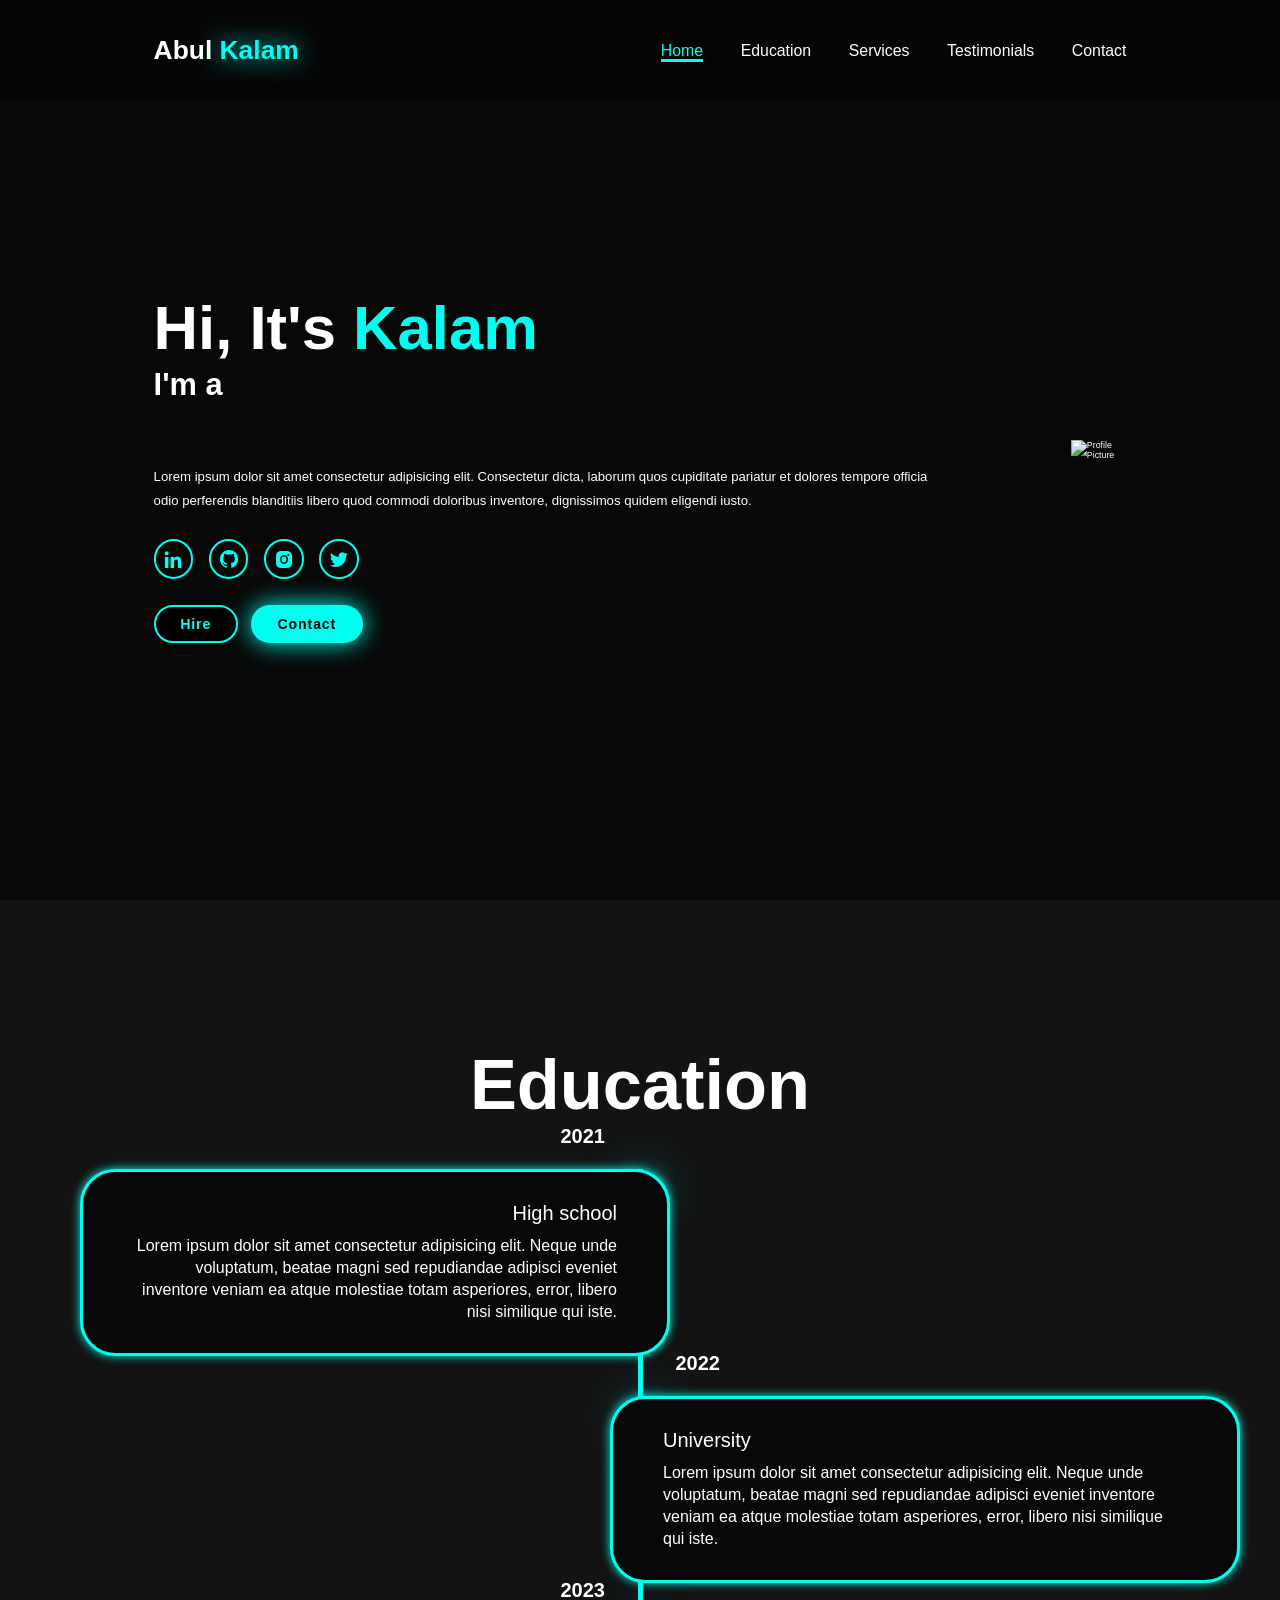
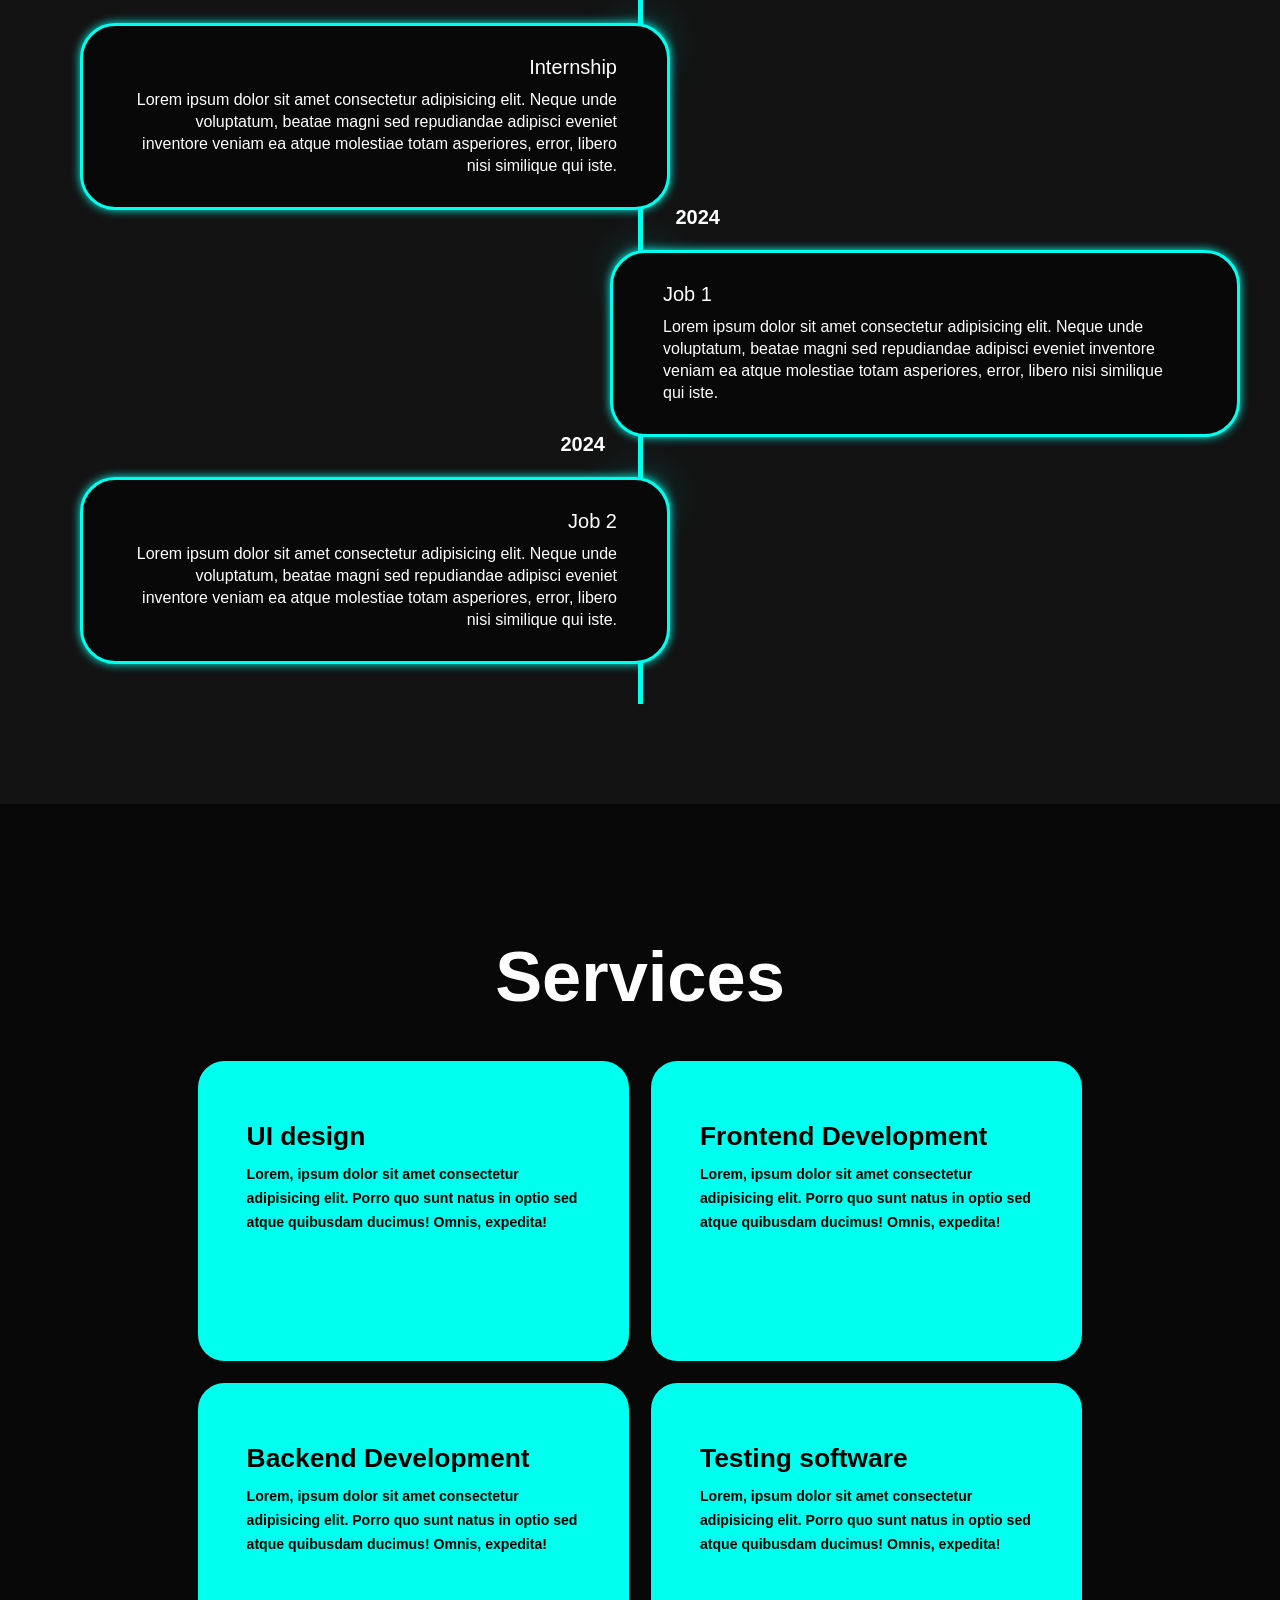
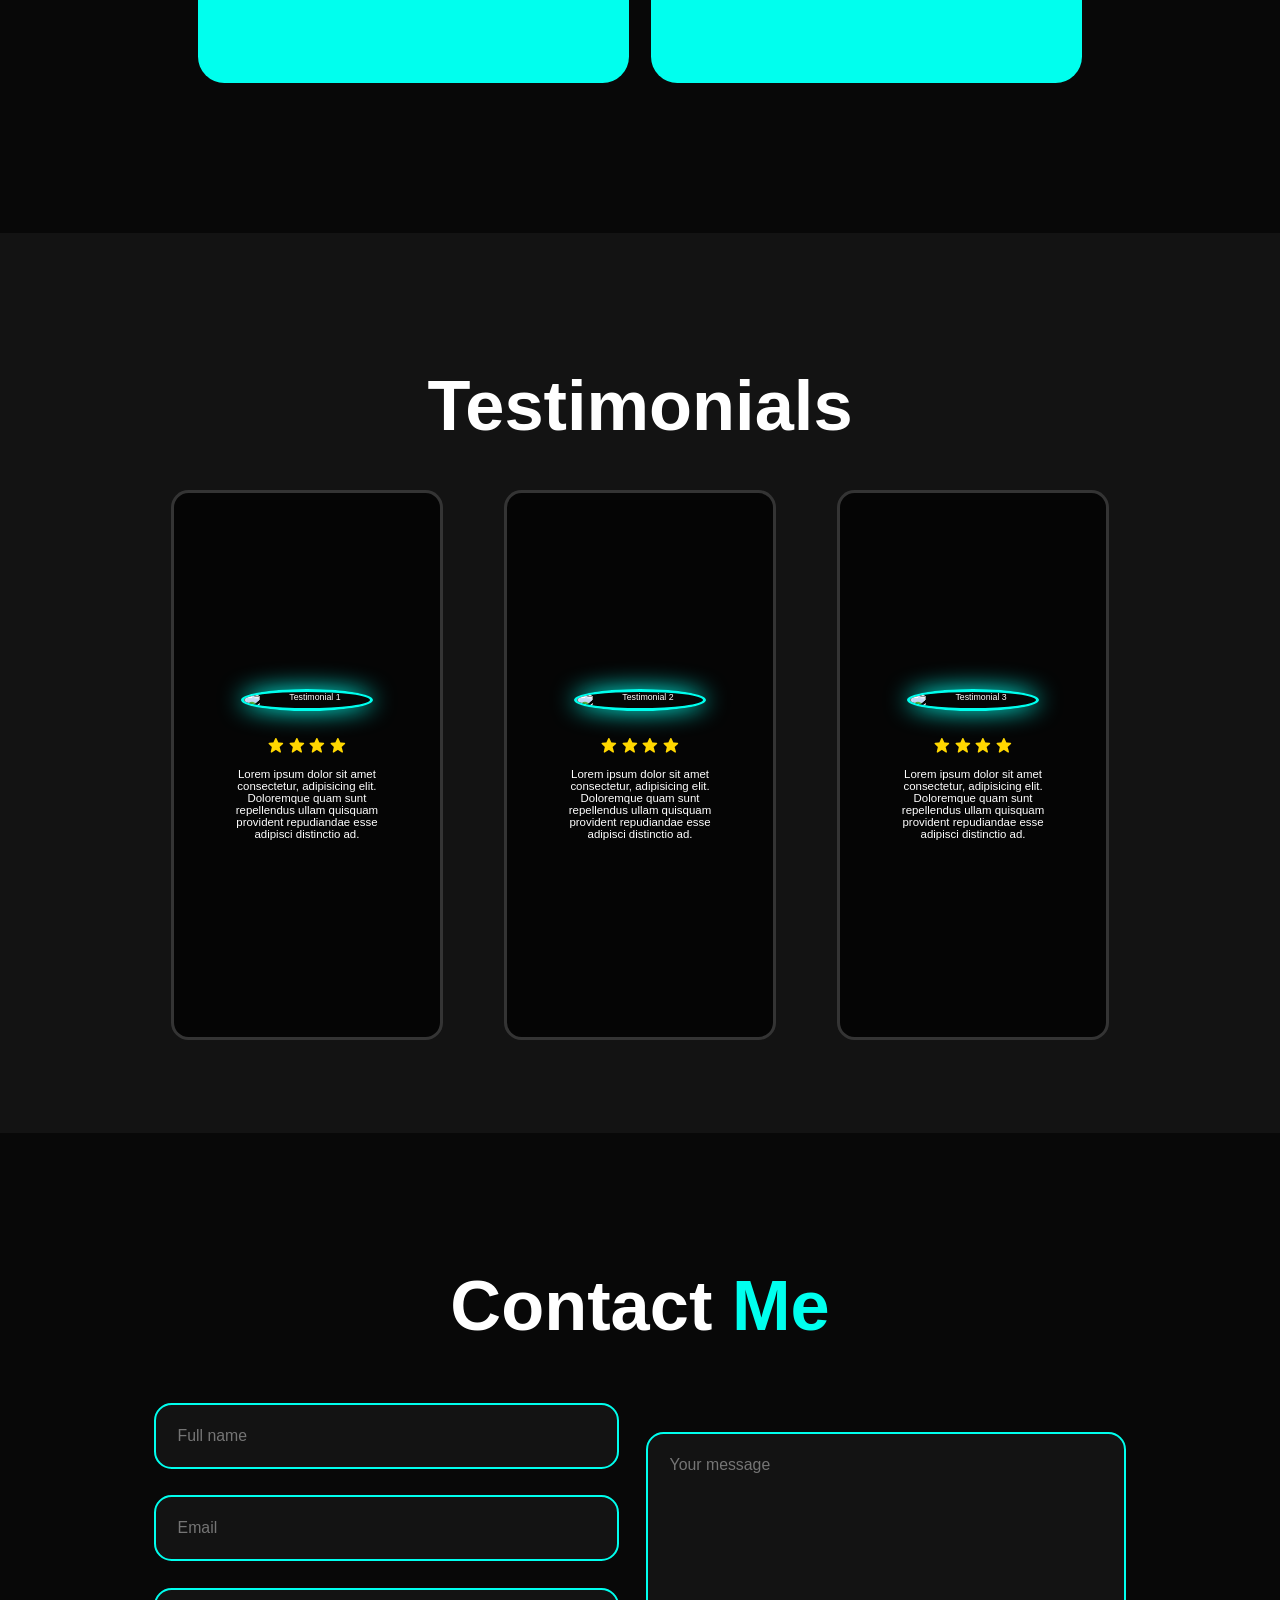
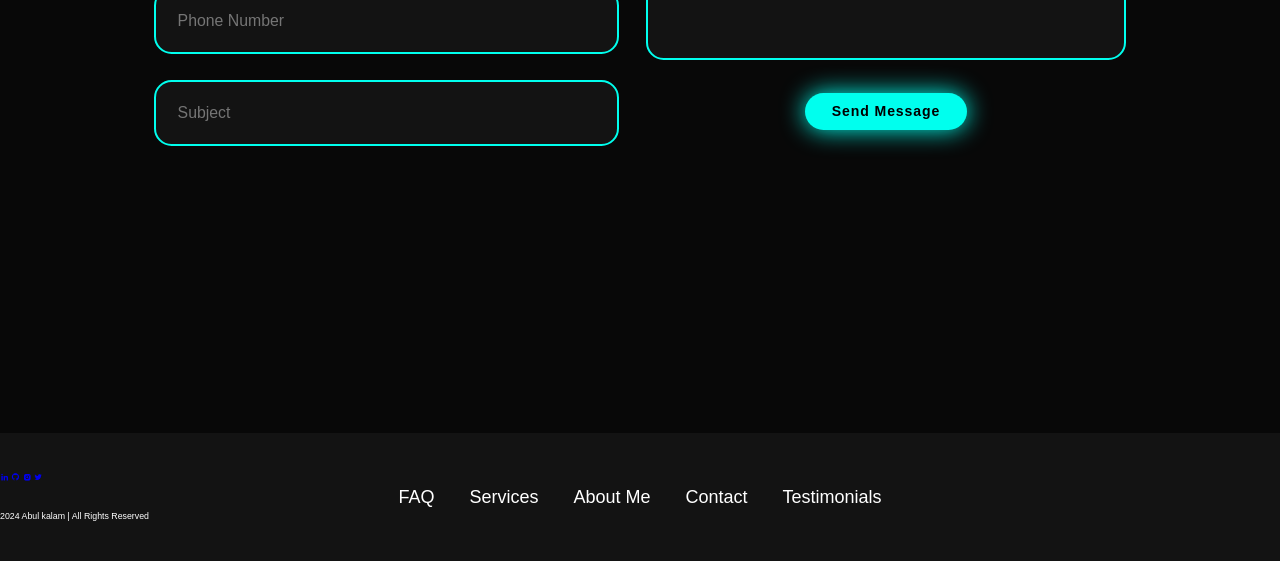
==== index.html @ e7400572 "Update index.html" ====
<!DOCTYPE html>
<html lang="en">
<head>
    <meta charset="UTF-8">
    <meta name="viewport" content="width=device-width, initial-scale=1.0">
    <title>Responsive Portfolio Website</title>
    <link rel="stylesheet" href="styles.css">
    <link href='https://unpkg.com/boxicons@2.1.4/css/boxicons.min.css' rel='stylesheet'>
    <style>
        .timeline-items {
            display: flex;
            flex-direction: column;
            position: relative;
        }

        .timeline-item {
            display: flex;
            align-items: flex-start;
            margin-bottom: 20px;
            padding-left: 40px;
        }

        .timeline-dot {
            position: absolute;
            left: 0;
            top: 10px;
            width: 20px;
            height: 20px;
            background: #333;
            border-radius: 50%;
        }

        .timeline-date {
            position: absolute;
            left: -60px;
            top: 10px;
            width: 50px;
            text-align: right;
            font-weight: bold;
        }

        .timeline-content {
            background: #f9f9f9;
            padding: 10px;
            border-radius: 5px;
            flex-grow: 1;
        }
        * {
    margin: 0;
    padding: 0;
    box-sizing: border-box;
    text-decoration: none;
    border: none;
    outline: none;
    scroll-behavior: smooth;
    font-family: "Poppins", sans-serif;
}
:root {
    --bg-color: #080808;
    --second-bg-color: #131313;
    --text-color: white;
    --main-color: #00ffee;
}

html {
    font-size: 60%;
    overflow-x: hidden;
}
body {
    background: var(--bg-color);
    color: var(--text-color);
}
.header {
    position: fixed;
    top: 0;
    left: 0;
    width: 100%;
    padding: 4rem 12%;
    background: rgba(0, 0, 0, 0.3);
    backdrop-filter: blur(10px);
    display: flex;
    justify-content: space-between;
    align-items: center;
    z-index: 5;
}
.logo {
    font-size: 3rem;
    color: var(--text-color);
    font-weight: 800;
    cursor: pointer;
    transition: 0.3s ease;
}
.logo:hover {
    transform: scale(1.1);
}
.logo span {
    text-shadow: 0 0 25px var(--main-color);
}
.navbar a {
    font-size: 1.8rem;
    color: var(--text-color);
    margin-left: 4rem;
    font-weight: 500;
    transition: 0.3s ease;
    border-bottom: 3px solid transparent;
}
.navbar a:hover,
.navbar a.active {
    color: var(--main-color);
    border-bottom: 3px solid var(--main-color);
}
#menu-icon {
    font-size: 3.6rem;
    color: var(--main-color);
    display: none;
}
section {
    min-height: 100vh;
    padding: 10rem 12%;
}
.home {
    display: flex;
    align-items: center;
    justify-content: center;
    gap: 15rem;
}
.home-content {
    display: flex;
    flex-direction: column;
    align-items: flex-start;
    text-align: left;
    justify-content: center;
    margin-top: 3rem;
}
span {
    color: var(--main-color);
}
.home-content h3 {
    margin-bottom: 7rem;
    margin-top: 1rem;
    font-size: 3.5rem;
}
.home-content h1 {
    font-size: 7rem;
    font-weight: 700;
    margin-top: 1.5rem;
    line-height: 1;
}
.home-img {
    border-radius: 50%;
}
.home-img img {
    position: relative;
    top: 3rem;
    width: 32vw;
    border-radius: 50%;
    box-shadow: 0 0 25px var(--main-color);
    cursor: pointer;
    transition: 0.4s ease-in-out;
}
.home-img img:hover {
    box-shadow: 0 0 25px var(--main-color),
                0 0 50px var(--main-color),
                0 0 100px var(--main-color);
}
.home-content p {
    font-size: 1.5rem;
    font-weight: 500;
    line-height: 1.8;
    max-width: 1000px;
}
.social-icons a {
    display: inline-flex;
    justify-content: center;
    align-items: center;
    width: 4.5rem;
    height: 4.5rem;
    background: transparent;
    border: 2px solid var(--main-color);
    font-size: 2.5rem;
    border-radius: 50%;
    color: var(--main-color);
    margin: 3rem 1.5rem 3rem 0;
    transition: 0.3s ease-in-out;
}
.social-icons a:hover {
    color: var(--main-color);
    transform: scale(1.3) translateY(-5px);
    box-shadow: 0 0 25px var(--main-color);
    background-color: var(--main-color);
}
.btn {
    display: inline-block;
    padding: 1rem 2.8rem;
    background: var(--main-color);
    box-shadow: 0 0 25px var(--main-color);
    border-radius: 4rem;
    font-size: 1.6rem;
    color: black;
    border: 2px solid transparent;
    letter-spacing: 0.1rem;
    font-weight: 600;
    transition: 0.3s ease-in-out;
    cursor: pointer;
}
.btn:hover {
    transform: scale(1.05);
    box-shadow: 0 0 50px var(--main-color);
}
.btn-group {
    display: flex;
    align-items: center;
    gap: 1.5rem;
}
.btn-group a:nth-last-of-type(2) {
    background-color: black;
    color: var(--main-color);
    border: 2px solid var(--main-color);
    box-shadow: 0 0 25px transparent;
}
.btn-group a:nth-of-type(2):hover {
    box-shadow: 0 0 25px var(--main-color);
    background-color: var(--main-color);
    color: black;
}
.text-animation {
    font-size: 3.4rem;
    font-weight: 600;
    min-width: 280px;
}
.text-animation span {
    position: relative;
}
.text-animation span::before {
    content: "Web Developer";
    color: var(--main-color);
    animation: words 20s infinite;
}
.text-animation span::after {
    content: "";
    background-color: var(--bg-color);
    position: absolute;
    width: calc(100% + 8px);
    height: 100%;
    border-left: 3px solid var(--bg-color);
    right: -8px;
    animation: cursor 0.6s infinite, typing 20s steps(14) infinite;
}
@keyframes cursor {
    to {
        border-left: 2px solid var(--main-color);
    }
}
@keyframes words {
    0%, 20% {
        content: " Frontend Designer";
    }
    21%, 40% {
        content: " Web Designer";
    }
    41%, 60% {
        content: " UI / UX Designer";
    }
    61%, 80% {
        content: " Web Developer";
    }
    81%, 100% {
        content: " Software Tester";
    }
}
@keyframes typing {
    10%, 15%, 30%, 35%, 50%, 55%, 70%, 75%, 90%, 95%{
        width: 0;
    }
    5%, 20%, 25%, 40%, 45%, 60%, 65%, 80%, 85% {
        width: calc(100% + 8px);
    }
}
.heading {
    font-size: 8rem;
    text-align: center;
    margin: 5rem 0;
}
.education {
    padding: 100px 15px;
    background: var(--second-bg-color);
}
.education h2 {
    margin-bottom: 5rem;
}
.timeline-items {
    max-width: 1200px;
    margin: auto;
    display: flex;
    flex-wrap: wrap;
    position: relative;
}
.timeline-items::before {
    content: "";
    position: absolute;
    width: 5px;
    height: 100%;
    background-color: var(--main-color);
    left: calc(50% - 2.5px);
}
.timeline-item {
    margin-bottom: 40px;
    width: 100%;
    position: relative;
}

.timeline-item:nth-child(odd) {
    padding-right: calc(50% - 30px);
    text-align: right;
}

.timeline-item:nth-child(even) {
    padding-left: calc(50% - 30px);
    text-align: left;
}

.timeline-date {
    font-size: 20px;
    font-weight: 800;
    color: white;
    margin: 6px 0 15px;
    position: absolute;
    top: -50px; /* Adjusted to move the years up */
}

.timeline-item:nth-child(odd) .timeline-date {
    left: calc(50% - 85px); /* Adjust this value as needed to position correctly */
}

.timeline-item:nth-child(even) .timeline-date {
    left: calc(50% + 30px); /* Adjust this value as needed to position correctly */
}

.timeline-content {
    background-color: var(--bg-color);
    border: 3px solid var(--main-color);
    padding: 30px 50px;
    border-radius: 4rem;
    box-shadow: 0 0 10px var(--main-color);
    cursor: pointer;
    transition: 0.3s ease-in-out;
    position: relative;
}

.timeline-dot {
    height: 21px;
    width: 21px;
    background-color: var(--main-color);
    box-shadow: 0 0 25px var(--main-color), 0 0 50px var(--main-color);
    position: absolute;
    left: calc(50% - 8px);
    border-radius: 50%;
    top: 10px;
}

.timeline-content:hover {
    transform: scale(1.05);
    box-shadow: 0 0 25px var(--main-color);
}

.timeline-content h3 {
    font-size: 20px;
    color: white;
    margin: 0 0 10px;
    font-weight: 500;
}

.timeline-content p {
    color: white;
    font-size: 16px;
    font-weight: 300;
    line-height: 22px;
}


::-webkit-scrollbar {
    width: 15px;
}
::-webkit-scrollbar-thumb {
    background-color: var(--main-color);
}
::-webkit-scrollbar-track {
    background-color: var(--bg-color);
    width: 50px;
}
.services{
    background: var(--bg-color);
    color: black;
}
.services h2{
    margin-bottom: 5rem;
    color: white;
}
.services-container{
    display: grid;
    grid-template-columns: repeat(2,1fr);
    align-items: center;
    gap: 2.5rem;
}
.service-box{
    background-color: var(--main-color);
    height: 300px;
    border-radius: 3rem;
    border: 5px solid transparent;
    cursor: pointer;
    transition: 0.4s ease-in-out;
}
.service-box:hover{
    background: white;
    color: black;
    border: 5px solid var(--main-color);
    transform: scale(1.03);
}
.service-box .service-info{
    display: flex;
    flex-direction: column;
    text-align: left;
    max-height: 200px;
    justify-content: left;
    align-items: baseline;
    padding: 5rem 5rem;
}
.service-info h4{
    font-size: 3rem;
    font-weight: 800;
    line-height: 2;
}
.service-info p{
    font-size: 1.6rem;
    font-weight: 600;
    max-height: 100px;
    line-height: 1.7;
    margin: auto;
}
.testimonials{
    background: var(--second-bg-color);
}
.testimonials-box{
    background-size: cover;
    display: flex;
    align-items: center;
    justify-content: center;
    flex-direction: column;
}
.testimonials .heading{
    margin-bottom: 5rem;
}
.testimonials-box img{
    width: 15rem;
    border-radius: 50%;
    border: 3px solid var(--main-color);
    box-shadow: 0 0 25px var(--main-color);
}
.wrapper{
    display: grid;
    grid-template-columns: repeat(3,1fr);
    gap: 3rem;
}
.testimonial-item{
    min-height: 550px;
    max-width: 450px;
    background: rgba(0, 0, 0, 0.7);
    border: 3px solid rgba(238, 238, 238, 0.2);
    border-radius: 2rem;
    margin: 0 2rem;
    padding: 30px 60px;
    cursor: pointer;
    display: flex;
    flex-direction: column;
    align-items: center;
    justify-content: center;
    text-align: center;
    gap: 1.5rem;
    color: white;
    transition: 0.4s ease-in-out;
}
.testimonial-item:hover{
    border: 3px solid var(--main-color);
    transform: translateY(-10px)scale(1.03);
    box-shadow: 0 0 50px var(--main-color);
}
.testimonial-item h2{
    font-size: 2.8rem;
}
.testimonial-item p{
    font-size: 1.3rem;
}
#star{
    color: gold;
    font-size: 2rem;
}
.contact{
background-color: var(--bg-color)
}
.contact h2{
    margin-bottom: 3rem;
    color: white;
}
.contact form{
    display: flex;
    align-items: center; 
    justify-content: center;
    gap: 3rem;
    margin: 5rem auto;
    text-align: center;
}
    .contact form .input-box{
    display: flex;
    justify-content: center;
    flex-wrap: wrap;
}
    .contact form .input-box input,
    .contact form textarea{
    width: 100%;
    padding: 2.5rem;
    font-size: 1.8rem;
    color: var(--text-color);
    background: var(--second-bg-color);
    border-radius: 2rem;
    border: 2px solid var(--main-color);
    margin: 1.5rem 0;
    resize: none;
}
.contact form .btn{
        margin-top: 2rem;
}
.footer {
        position: relative;
        bottom: 0;
        width: 100%;
        padding: 40px 0;
        background-color: var(--second-bg-color);
}
.footer.social{
        text-align: center;
        padding-bottom: 25px;
        color: var(--main-color);
}
.footer.social a{
    font-size: 25px;
    color: var(--main-color);
    border: 2px solid var(--main-color);
    width: 42px;
    height: 42px;
    line-height: 42px;
    display: inline-block;
    text-align: center;
    border-radius: 50%;
    margin: 0 10px;
    transition: 0.3s ease-in-out;
}
    .footer .social a:hover{
    transform: scale(1.2) translateY(-10px);
    background-color: var (main-color);
    color: black;
    box-shadow: 0 0 25px var(--main-color);
}
    
.footer ul{
        margin-top: 0;
        padding: 0;
        font-size: 18px;
        line-height: 1.6;
        margin-bottom: 0;
        text-align: center;
}
        footer ul li a{
        color: white;
        border-bottom: 3px solid transparent;
        transition: 0.3s ease-in-out;
}
        footer ul li a:hover{
        border-bottom: 3px solid var(--main-color);
}
        .footer ul li{
        display: inline-block;
        padding: 0 15px;
}
        footer.copyright{
        margin-top: 50px;
        text-align: center;
        font-size: 16px;
        color: white;
}
@media (max-width: 1285px){
    html{
    font-size: 55%;
    }
    .services-container{
    padding-bottom: 7rem;
    grid-template-columns: repeat(2,1fr);
    margin: 0 5rem;
    }
}
    @media (max-width:991px){
    header{
    padding: 2rem 3%;
    }
    section{
    padding: 10rem 3% 2rem;
    }
    .timeline-items::before{
    left: 7px;
    }
    .timeline-item:nth-child(odd){
    padding-right: 0;
text-align: left;
}
.timeline-item:nth-child(odd),
.timeline-item:nth-child(even) {
padding-left: 37px;
}
.timeline-dot{
left: 0;
}
.services{
padding-bottom: 7rem;
}
testimonials .wrapper{
grid-template-columns: repeat(1,1fr);
}
.contact form{
flex-direction: column;
}
.footer {
    padding: 2rem 3%;
    }
}
    @media (max-width:895px){
    #menu-icon{
    display: block;
    }
    .navbar{
    position: absolute;
    top: 100%;
    right: 0;
    width: 50%;
    padding: 1rem 3%;
    background: rgba(0, 0, 0, 0.8);
    backdrop-filter: blur (20px);
    border-bottom-left-radius: 2rem;
    border-left: 2px solid var(--main-color);
    border-bottom: 2px solid var(--main-color);
    display: none;
    }
    .navbar.active{
        display: block;
        }
        .navbar a{
        display: block;
        font-size: 2rem;
        margin: 3rem 0;
        color: white;
        }
        .home{
        flex-direction: column-reverse;
        margin: 5rem 4rem;
        }
        .home-content h3{
        font-size: 2.6rem;
        }
        .home-content h1{
        font-size: 8rem;
        margin-top: 3rem;
        }
        .home-content p{
            max-width: 600px;
            margin: 0 auto;
        }
        .home-img img{
            width: 56vw;
        }
        .services h2{
            margin-bottom: 3rem;
        }
        .services-container{
            grid-template-columns: repeat(1,1fr);
        }
    }


    </style>
</head>
<body>
    <header class="header">
        <a href="#home" class="logo">Abul <span>Kalam</span></a>
        <i class='bx bx-menu' id="menu-icon"></i>

        <nav class="navbar">
            <a href="#home" class="active">Home</a>
            <a href="#education">Education</a>
            <a href="#services">Services</a>
            <a href="#testimonials">Testimonials</a>
            <a href="#contact">Contact</a>
        </nav>
    </header>

    <section class="home" id="home">
        <div class="home-content">
            <h1>Hi, It's <span>Kalam</span></h1>
            <h3 class="text-animation">I'm a <span></span></h3>
            <p>Lorem ipsum dolor sit amet consectetur adipisicing elit.
                Consectetur dicta, laborum quos cupiditate pariatur et dolores
                tempore officia odio perferendis blanditiis libero quod commodi doloribus inventore,
                dignissimos quidem eligendi iusto.</p>

            <div class="social-icons">
                <a href="#"><i class='bx bxl-linkedin'></i></a>
                <a href="#"><i class='bx bxl-github'></i></a>
                <a href="#"><i class='bx bxl-instagram-alt'></i></a>
                <a href="#"><i class='bx bxl-twitter'></i></a>
            </div>
            <div class="btn-group">
                <a href="#" class="btn">Hire</a>
                <a href="#contact" class="btn">Contact</a>
            </div>
        </div>
        <div class="home-jpg">
            <img src="kalam.jpeg" alt="Profile Picture">
        </div>
    </section>

    <section class="education" id="education">
        <h2 class="heading">Education</h2>

        <div class="timeline-items">

            <div class="timeline-item">
                <div class="timeline-dot"></div>
                <div class="timeline-date">2021</div>
                <div class="timeline-content">
                    <h3>High school</h3>
                    <p>Lorem ipsum dolor sit amet consectetur adipisicing elit. Neque unde voluptatum, beatae magni sed repudiandae adipisci eveniet inventore veniam ea atque molestiae totam asperiores, error, libero nisi similique qui iste.</p>
                </div>
            </div>

            <div class="timeline-item">
                <div class="timeline-dot"></div>
                <div class="timeline-date">2022</div>
                <div class="timeline-content">
                    <h3>University</h3>
                    <p>Lorem ipsum dolor sit amet consectetur adipisicing elit. Neque unde voluptatum, beatae magni sed repudiandae adipisci eveniet inventore veniam ea atque molestiae totam asperiores, error, libero nisi similique qui iste.</p>
                </div>
            </div>

            <div class="timeline-item">
                <div class="timeline-dot"></div>
                <div class="timeline-date">2023</div>
                <div class="timeline-content">
                    <h3>Internship</h3>
                    <p>Lorem ipsum dolor sit amet consectetur adipisicing elit. Neque unde voluptatum, beatae magni sed repudiandae adipisci eveniet inventore veniam ea atque molestiae totam asperiores, error, libero nisi similique qui iste.</p>
                </div>
            </div>

            <div class="timeline-item">
                <div class="timeline-dot"></div>
                <div class="timeline-date">2024</div>
                <div class="timeline-content">
                    <h3>Job 1</h3>
                    <p>Lorem ipsum dolor sit amet consectetur adipisicing elit. Neque unde voluptatum, beatae magni sed repudiandae adipisci eveniet inventore veniam ea atque molestiae totam asperiores, error, libero nisi similique qui iste.</p>
                </div>
            </div>

            <div class="timeline-item">
                <div class="timeline-dot"></div>
                <div class="timeline-date">2024</div>
                <div class="timeline-content">
                    <h3>Job 2</h3>
                    <p>Lorem ipsum dolor sit amet consectetur adipisicing elit. Neque unde voluptatum, beatae magni sed repudiandae adipisci eveniet inventore veniam ea atque molestiae totam asperiores, error, libero nisi similique qui iste.</p>
                </div>
            </div>
        </div>
    </section>
    
    <section class="services" id="services">
        <h2 class="heading">Services</h2>
        <div class="services-container">
            <div class="service-box">
                <div class="service-info">
                    <h4> UI design</h4>
                    <p>Lorem, ipsum dolor sit amet consectetur adipisicing elit. Porro quo sunt natus in optio sed atque quibusdam ducimus! Omnis, expedita!</p>
                </div>
            </div>

            <div class="service-box">
                <div class="service-info">
                    <h4> Frontend Development</h4>
                    <p>Lorem, ipsum dolor sit amet consectetur adipisicing elit. Porro quo sunt natus in optio sed atque quibusdam ducimus! Omnis, expedita!</p>
                </div>
            </div>

            <div class="service-box">
                <div class="service-info">
                    <h4> Backend Development</h4>
                    <p>Lorem, ipsum dolor sit amet consectetur adipisicing elit. Porro quo sunt natus in optio sed atque quibusdam ducimus! Omnis, expedita!</p>
                </div>
            </div>

            <div class="service-box">
                <div class="service-info">
                    <h4> Testing software</h4>
                    <p>Lorem, ipsum dolor sit amet consectetur adipisicing elit. Porro quo sunt natus in optio sed atque quibusdam ducimus! Omnis, expedita!</p>
                </div>
            </div>
        </div>
    </section>
    
    <section class="testimonials" id="testimonials">
        <div class="testimonials-box">
            <h2 class="heading">Testimonials</h2>

            <div class="wrapper">
                <div class="testimonial-item">
                    <img src="1.jpg" alt="Testimonial 1">
                    <h2 class="Marilyn"></h2>
                    <div class="rating">
                        <i class='bx bxs-star' id="star"></i>
                        <i class='bx bxs-star' id="star"></i>
                        <i class='bx bxs-star' id="star"></i>
                        <i class='bx bxs-star' id="star"></i>
                    </div>
                    <p>Lorem ipsum dolor sit amet consectetur, adipisicing elit. Doloremque quam sunt repellendus ullam quisquam provident repudiandae esse adipisci distinctio ad.</p>
                </div>

                <div class="testimonial-item">
                    <img src="2.jpg" alt="Testimonial 2">
                    <h2 class="Juliya"></h2>
                    <div class="rating">
                        <i class='bx bxs-star' id="star"></i>
                        <i class='bx bxs-star' id="star"></i>
                        <i class='bx bxs-star' id="star"></i>
                        <i class='bx bxs-star' id="star"></i>
                    </div>
                    <p>Lorem ipsum dolor sit amet consectetur, adipisicing elit. Doloremque quam sunt repellendus ullam quisquam provident repudiandae esse adipisci distinctio ad.</p>
                </div>

                <div class="testimonial-item">
                    <img src="3.jpg" alt="Testimonial 3">
                    <h2 class="Rabecca"></h2>
                    <div class="rating">
                        <i class='bx bxs-star' id="star"></i>
                        <i class='bx bxs-star' id="star"></i>
                        <i class='bx bxs-star' id="star"></i>
                        <i class='bx bxs-star' id="star"></i>
                    </div>
                    <p>Lorem ipsum dolor sit amet consectetur, adipisicing elit. Doloremque quam sunt repellendus ullam quisquam provident repudiandae esse adipisci distinctio ad.</p>
                </div>
            </div>
        </div>
    </section>
    
    <section class="contact" id="contact">
        <h2 class="heading">Contact <span>Me</span></h2>
        
        <form action="">
            <div class="input-group">
                <div class="input-box">
                    <input type="text" placeholder="Full name">
                    <input type="email" placeholder="Email">
                </div>
                <div class="input-box">
                    <input type="number" placeholder="Phone Number">
                    <input type="text" placeholder="Subject">
                </div>
            </div>
            <div class="input-group-2">
                <textarea name="" id="" cols="30" rows="10" placeholder="Your message"></textarea>
                <input type="submit" value="Send Message" class="btn">
            </div>
        </form>
    </section>

    <footer class="footer">
        <div class="social">
            <a href="#"><i class='bx bxl-linkedin'></i></a>
            <a href="#"><i class='bx bxl-github'></i></a>
            <a href="#"><i class='bx bxl-instagram-alt'></i></a>
            <a href="#"><i class='bx bxl-twitter'></i></a>
        </div>

        <ul class="list">
            <li>
                <a href="#">FAQ</a>
            </li>

            <li>
                <a href="#">Services</a>
            </li>

            <li>
                <a href="#">About Me</a>
            </li>

            <li>
                <a href="#">Contact</a>
            </li>

            <li>
                <a href="#">Testimonials</a>
            </li>
        </ul>
        <p class="copyright">
            2024 Abul kalam | All Rights Reserved 
        </p>
    </footer>
    <script>
        let menuIcon = document.querySelector('#menu-icon');
let navbar = document.querySelector('.navbar');
let sections = document.querySelectorAll('section');
let navLinks = document.querySelectorAll('header nava');
window.onscroll = () => {
sections.forEach(sec => {
let top = window.scrollY;
let offset = sec.offsetTop - 150;
let height = sec.offsetHeight;
let id = sec.getAttribute('id');

if(top >= offset && top < offset + height){
navLinks.forEach (links => {
links.classList.remove('active');
document.querySelector('header nav a[href*=' + id +' ]').classList.add
('active')
})
}
})
}
menuIcon.onclick = () => {
    menuIcon.classList.toggle('bx-x');
    navbar.classList.toggle('active')
}
    </script>
</body>
</html>
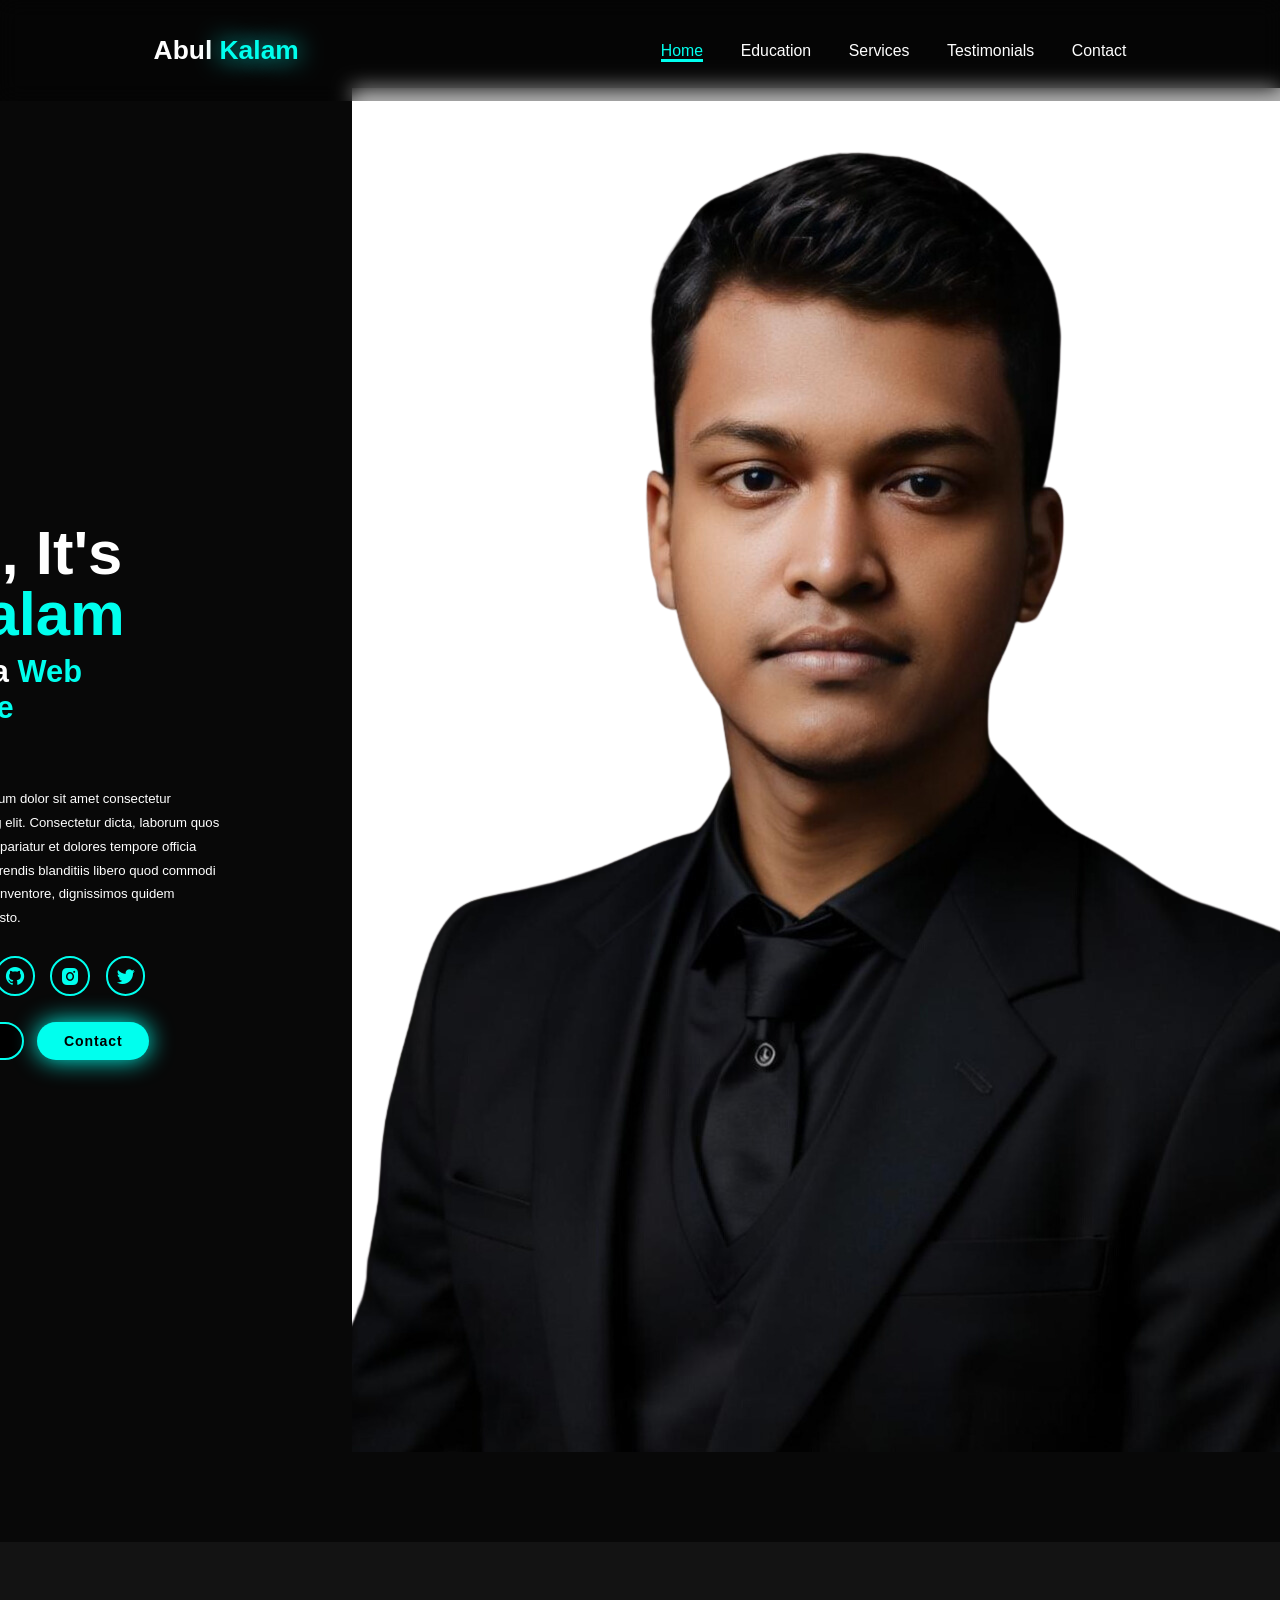
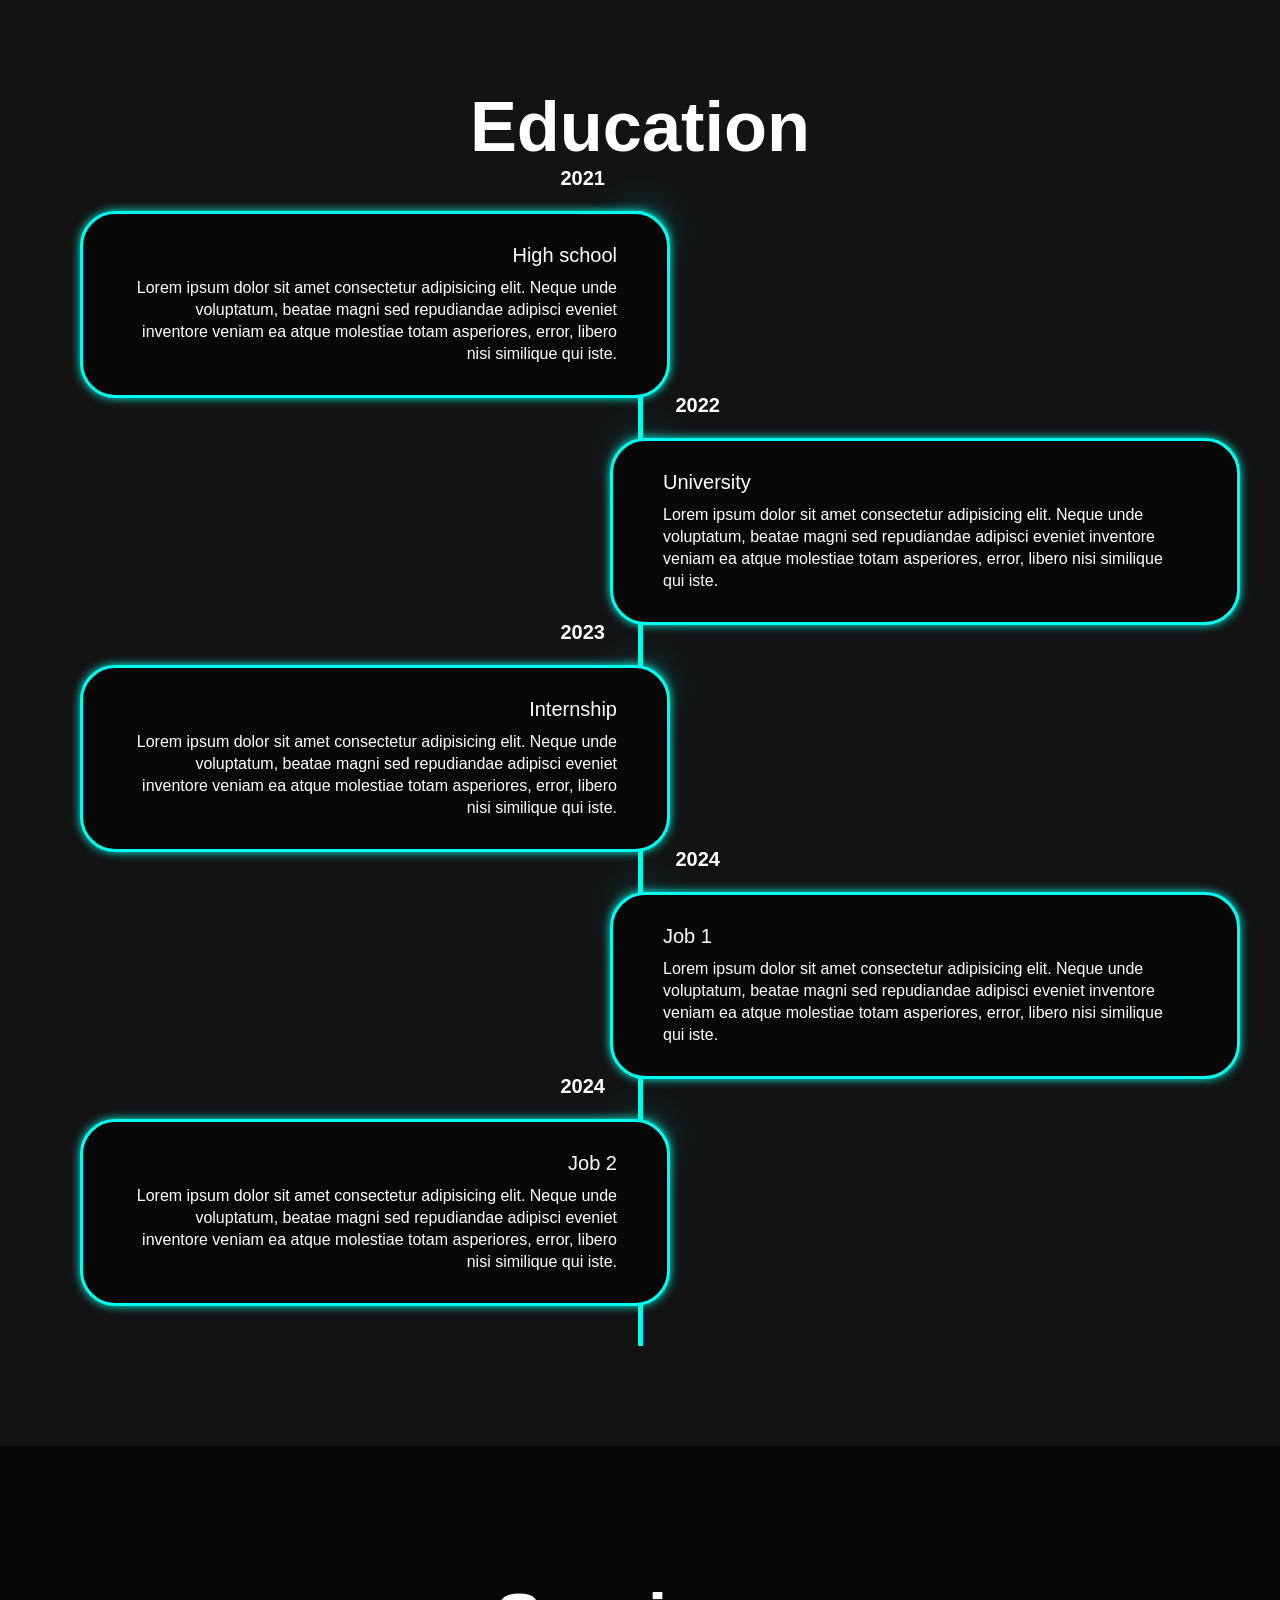
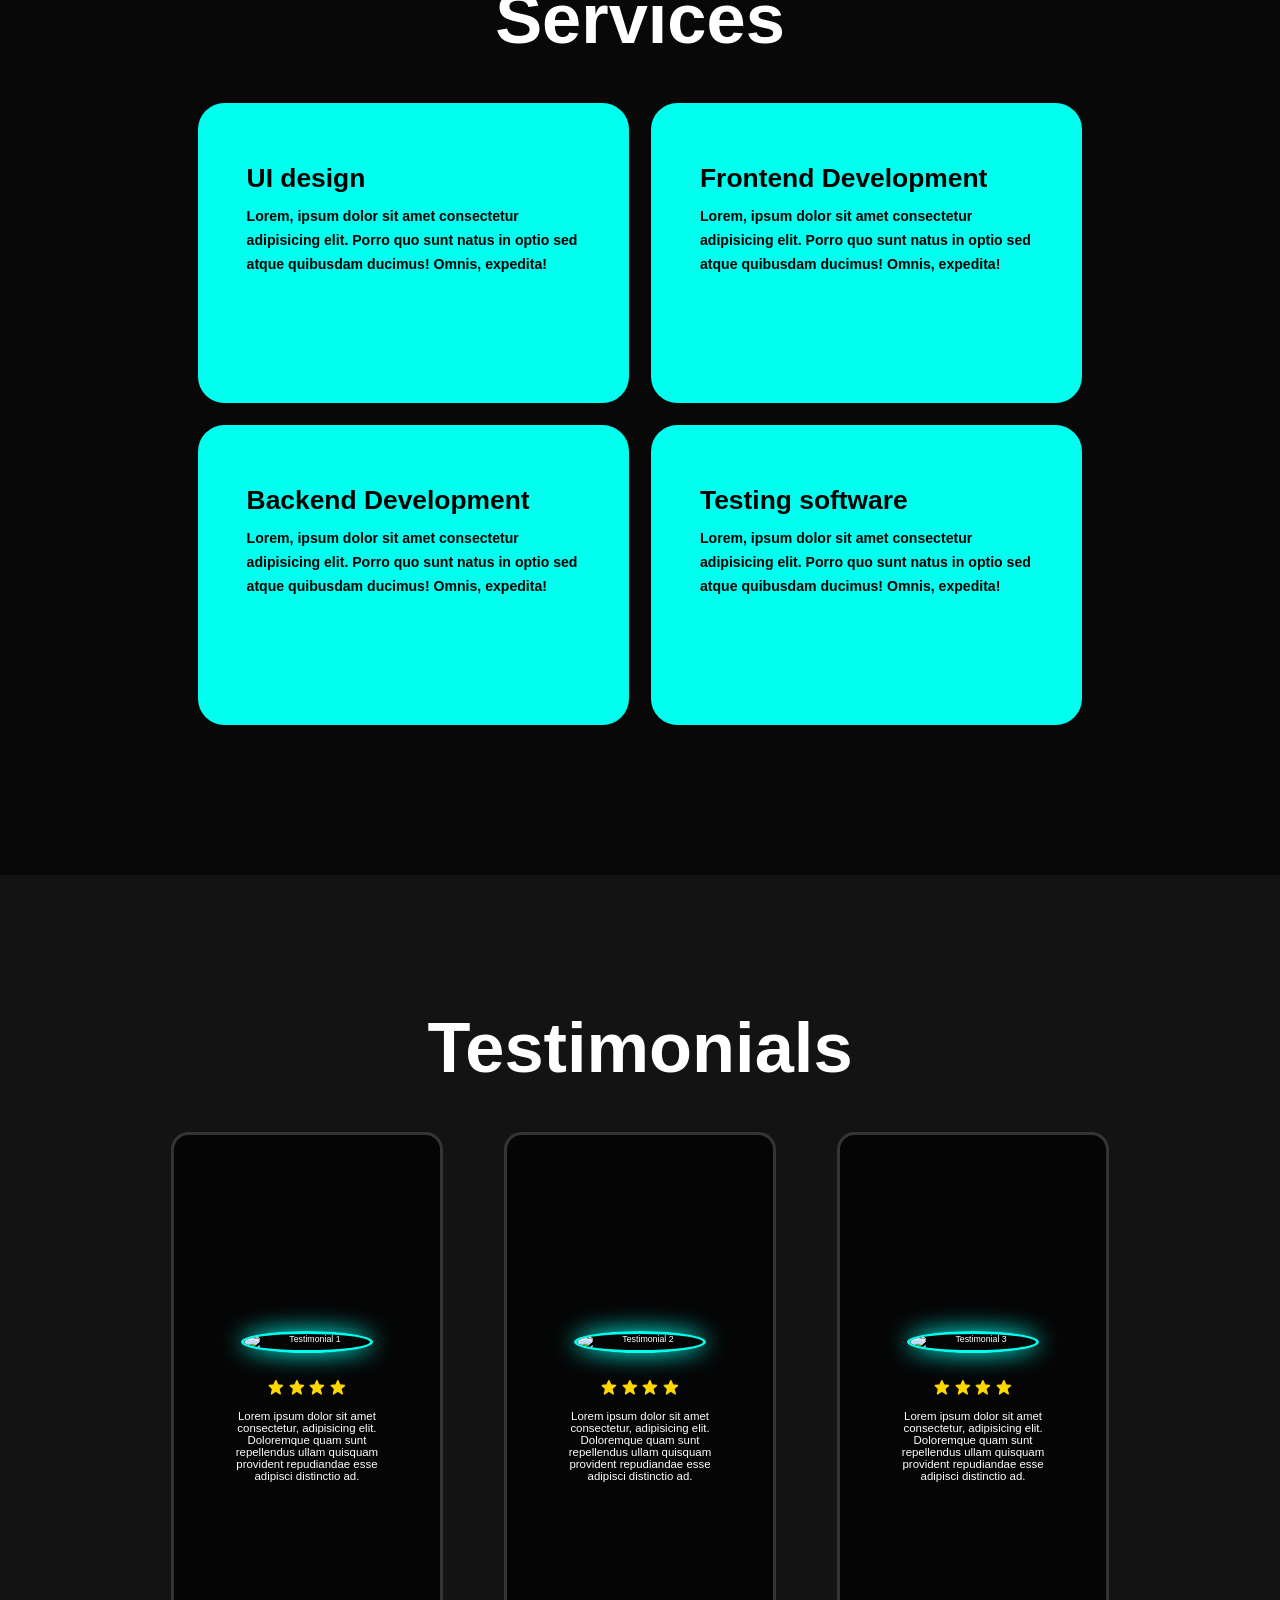
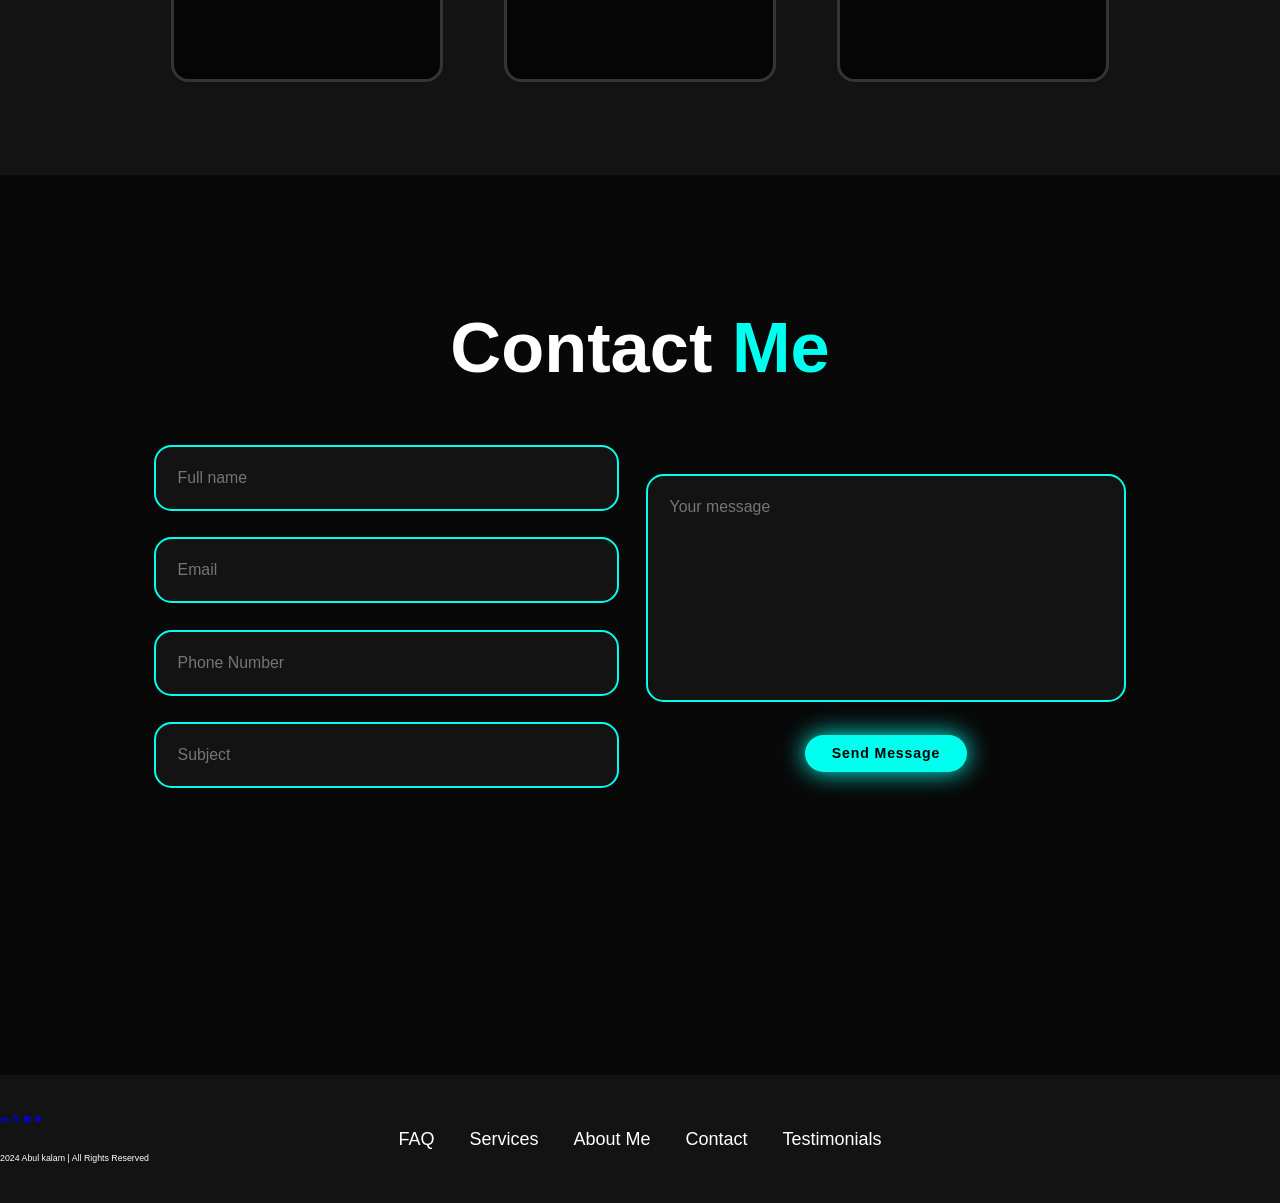
==== commit 5b6b54c3: "Update index.html" ====
--- a/index.html
+++ b/index.html
@@ -721,7 +721,7 @@
             </div>
         </div>
         <div class="home-jpg">
-            <img src="kalam.jpeg" alt="Profile Picture">
+            <img src="Untitled design.png" alt="Profile Picture">
         </div>
     </section>
 
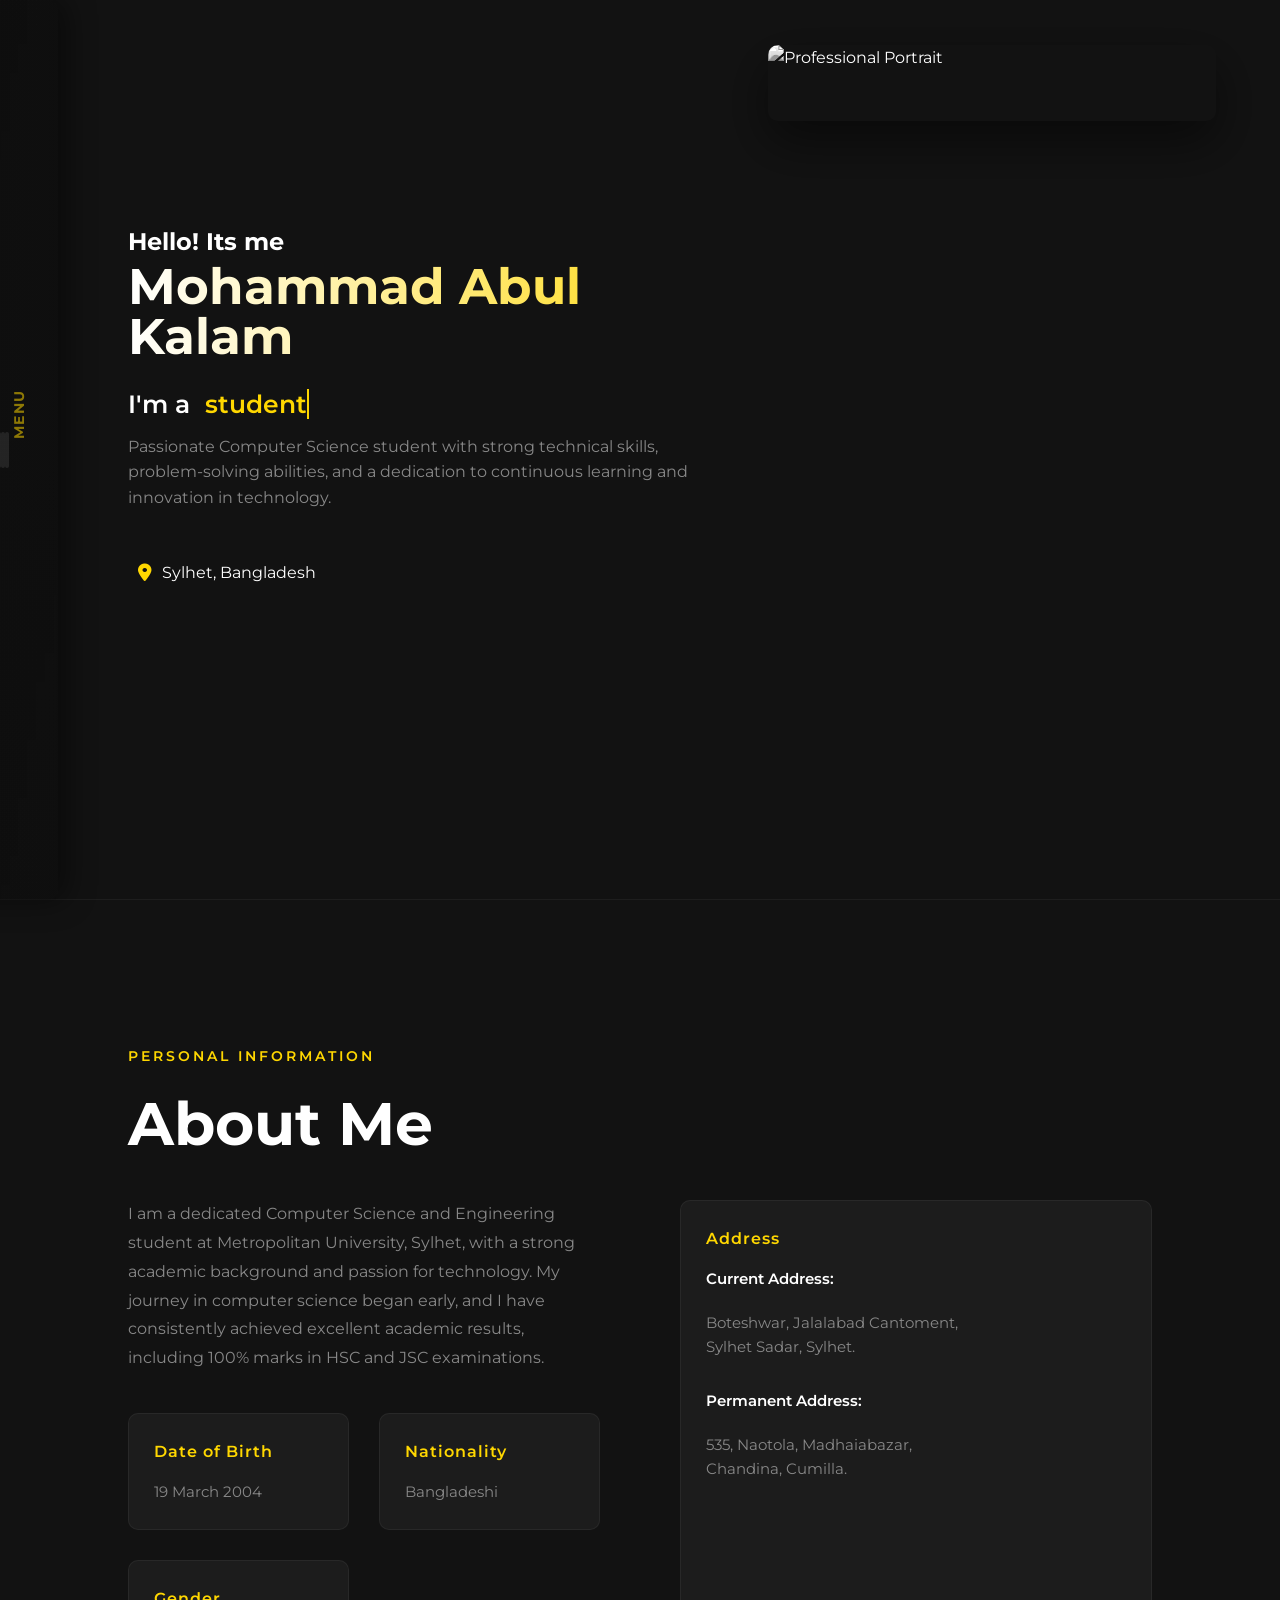
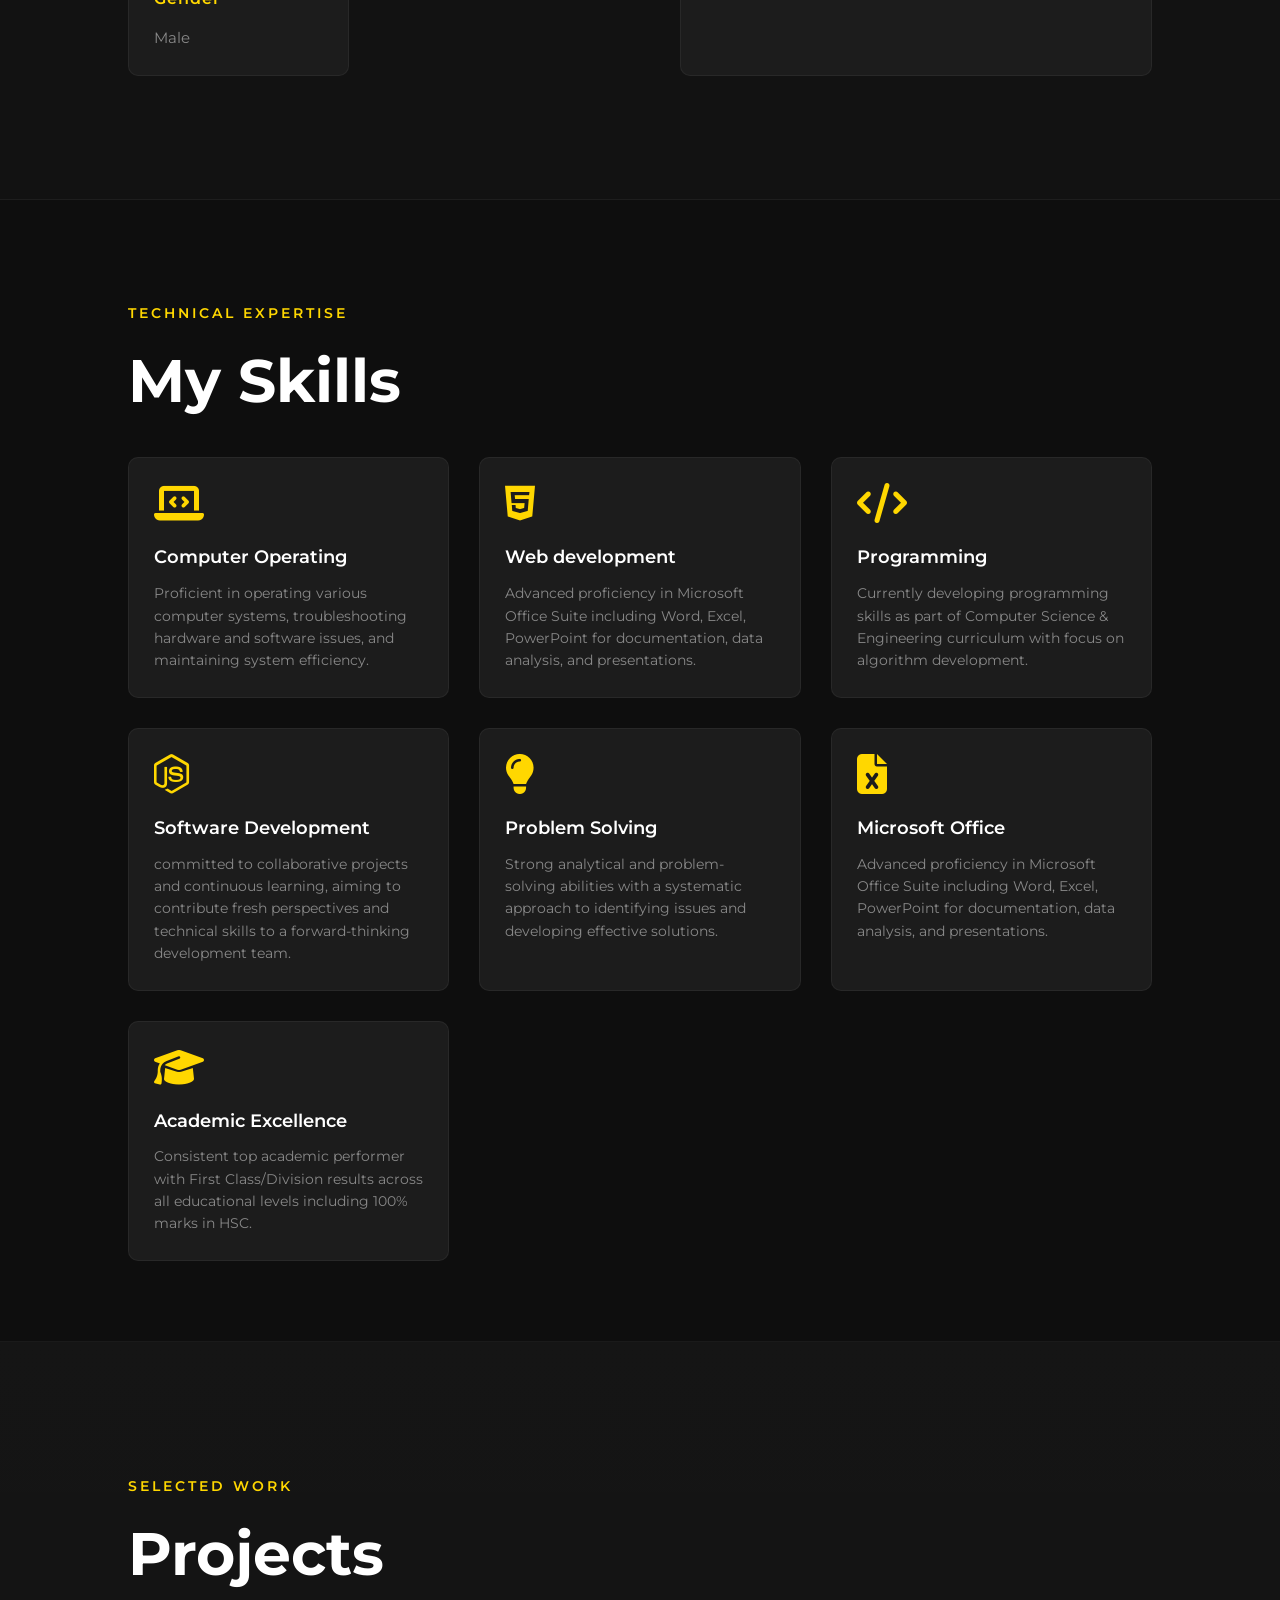
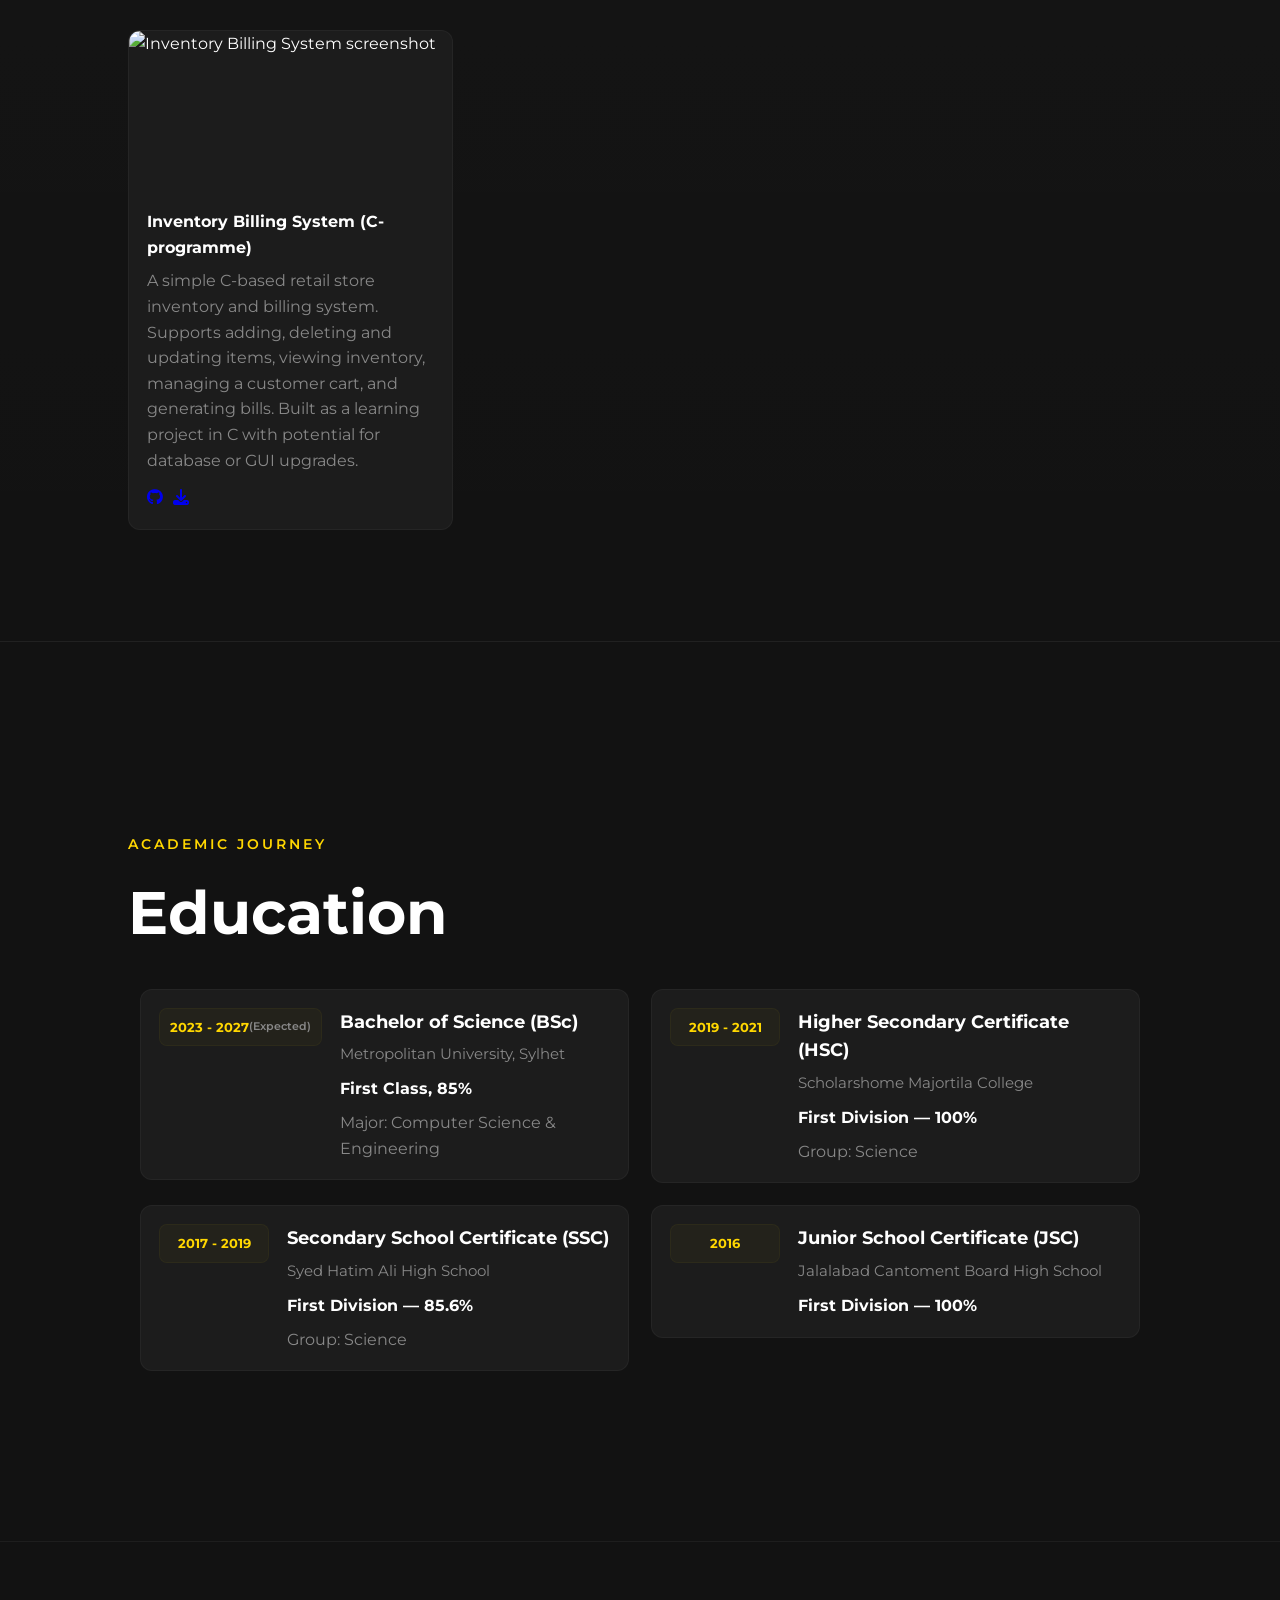
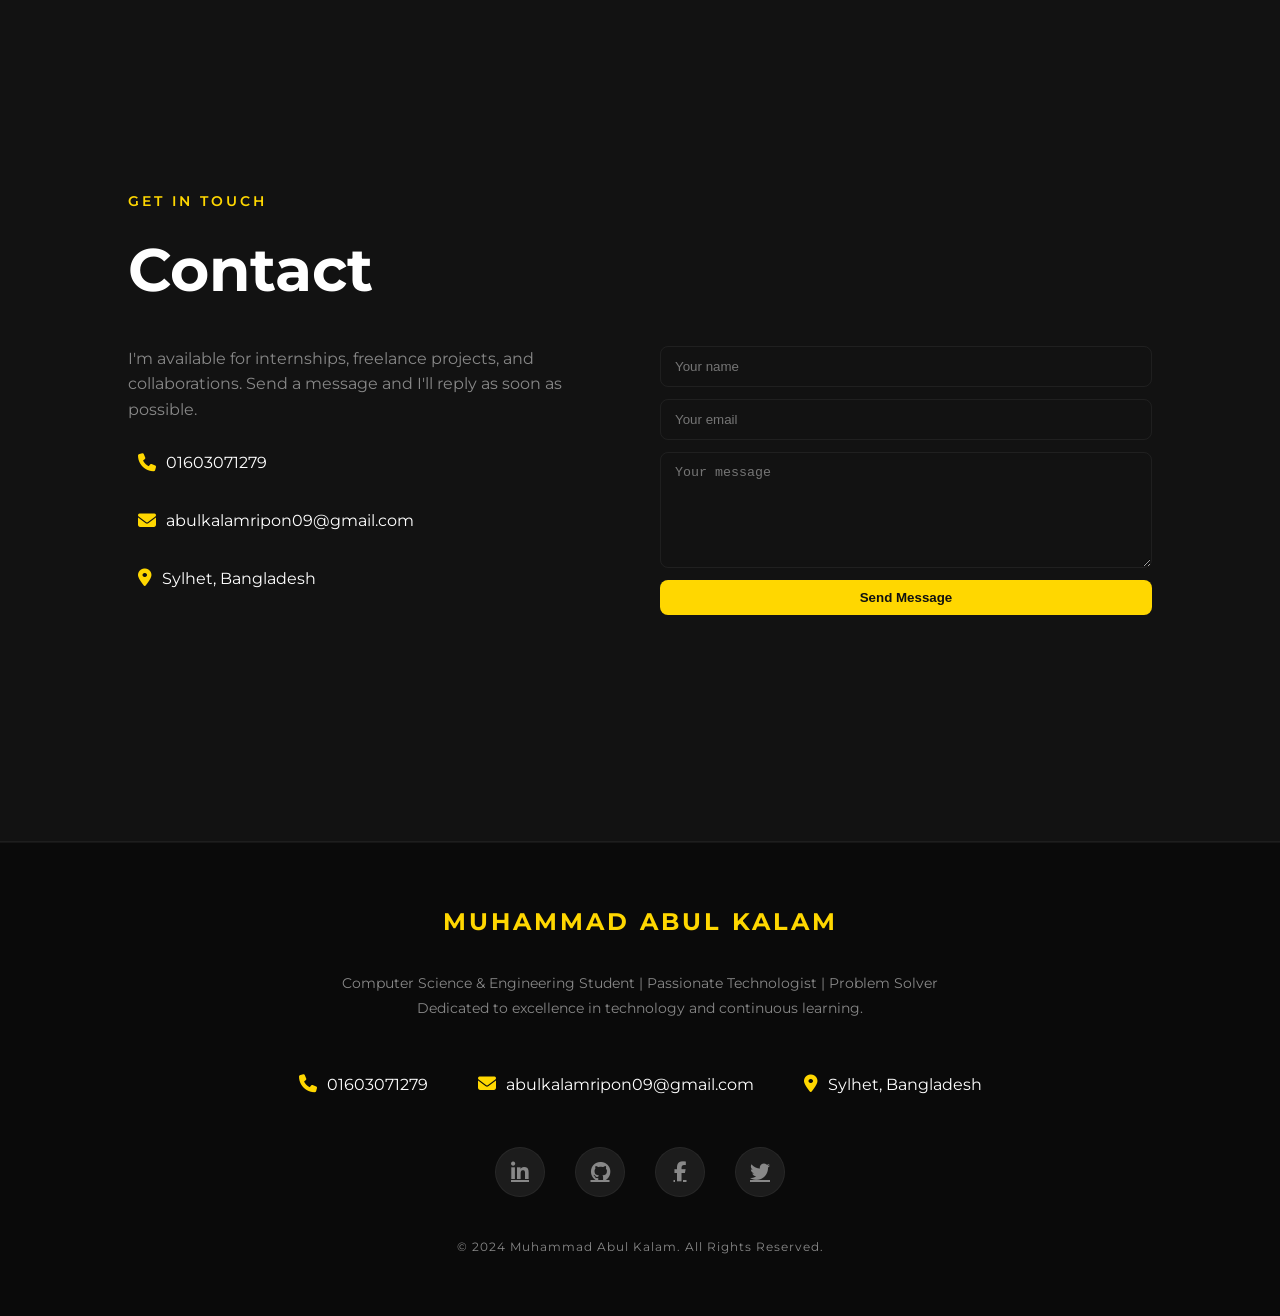
==== commit 6edd97da: "Rename Index.html to index.html" ====
--- a/index.html
+++ b/index.html
@@ -3,936 +3,1424 @@
 <head>
     <meta charset="UTF-8">
     <meta name="viewport" content="width=device-width, initial-scale=1.0">
-    <title>Responsive Portfolio Website</title>
-    <link rel="stylesheet" href="styles.css">
-    <link href='https://unpkg.com/boxicons@2.1.4/css/boxicons.min.css' rel='stylesheet'>
+    <title>Muhammad Abul Kalam | Portfolio</title>
+    <meta name="description" content="Muhammad Abul Kalam — Computer Science & Engineering student. Portfolio showcasing projects, skills, education and contact details." />
+    <meta name="keywords" content="Muhammad Abul Kalam, portfolio, computer science, programming, projects, Sylhet" />
+    <meta name="author" content="Muhammad Abul Kalam" />
+    <meta name="theme-color" content="#121212" />
+    <link rel="icon" href="https://fav.farm/🅼" />
+    <meta property="og:title" content="Muhammad Abul Kalam — Portfolio" />
+    <meta property="og:description" content="Portfolio of Muhammad Abul Kalam — Computer Science & Engineering student. View projects, skills and contact information." />
+    <meta property="og:image" content="https://images.unsplash.com/photo-1516321318423-f06f85e504b3?auto=format&fit=crop&w=1200&q=80" />
+    <meta property="og:type" content="website" />
+    <link href="https://fonts.googleapis.com/css2?family=Montserrat:wght@300;400;500;600;700&family=Playfair+Display:ital@0;1&display=swap" rel="stylesheet">
+    <link rel="stylesheet" href="https://cdnjs.cloudflare.com/ajax/libs/font-awesome/6.4.0/css/all.min.css">
     <style>
-        .timeline-items {
+        /* --- CSS STYLES --- */
+        :root {
+            --bg-dark: #121212;
+            --bg-card: #1c1c1c;
+            --text-main: #ffffff;
+            --text-dim: #888888;
+            --accent: #ffffff;
+            --accent-gold: #FFD700;
+            --transition-smooth: cubic-bezier(0.4, 0, 0.2, 1);
+        }
+
+        * {
+            margin: 0;
+            padding: 0;
+            box-sizing: border-box;
+        }
+
+        body {
+            font-family: 'Montserrat', sans-serif;
+            background-color: var(--bg-dark);
+            color: var(--text-main);
+            line-height: 1.6;
+            overflow-x: hidden;
+        }
+
+        /* Navigation: left sidebar (hidden by default; slides in when opened) */
+        nav {
+            position: fixed;
+            left: 0;
+            top: 0;
+            height: 100vh;
+            width: 220px;
+            padding: 36px 18px;
             display: flex;
             flex-direction: column;
+            gap: 28px;
+            align-items: flex-start;
+            z-index: 1400;
+            background: transparent;
+            border-right: none;
+            transform: translateX(-260px);
+            transition: transform 0.35s var(--transition-smooth), background 0.35s;
+        }
+
+        /* Collapsed, scrolled look (keeps readability on small screens) */
+        nav.scrolled {
+            box-shadow: 0 5px 30px rgba(0,0,0,0.4);
+            background: rgba(12,12,12,0.9);
+            backdrop-filter: blur(8px);
+        }
+
+        /* Main content (no permanent offset; nav overlays when opened) */
+        main {
+            margin-left: 0;
+            transition: margin 0.3s var(--transition-smooth);
+        }
+
+        .logo {
+            font-weight: 700;
+            letter-spacing: 2px;
+            text-transform: uppercase;
+            font-size: 16px;
             position: relative;
-        }
-
-        .timeline-item {
+            overflow: hidden;
+            padding-bottom: 5px;
+            color: var(--accent-gold);
+            display:flex; align-items:center; gap:10px;
+        }
+
+        .logo::after {
+            content: '';
+            position: absolute;
+            bottom: 0;
+            left: 0;
+            width: 100%;
+            height: 2px;
+            background: var(--accent-gold);
+            transform: translateX(-100%);
+            transition: transform 0.6s var(--transition-smooth);
+        }
+
+        .logo:hover::after {
+            transform: translateX(0);
+        }
+
+        .nav-links {
             display: flex;
-            align-items: flex-start;
+            flex-direction: column;
+            gap: 18px;
+            list-style: none;
+            width: 100%;
+        }
+
+        .nav-links li {
+            position: relative;
+            overflow: visible;
+            width: 100%;
+        }
+
+        .nav-links a {
+            color: var(--text-dim);
+            text-decoration: none;
+            font-size: 14px;
+            font-weight: 600;
+            transition: color 220ms var(--transition-smooth), transform 240ms cubic-bezier(0.22,1,0.36,1);
+            position: relative;
+            display: inline-flex;
+            align-items: center;
+            gap: 10px;
+            padding: 8px 12px;
+            width: 100%;
+            border-radius: 8px;
+            will-change: transform;
+            transform: translate3d(0,0,0);
+        }
+
+        /* Slight lift on hover to complement magnetic movement */
+        .nav-links a:hover {
+            transform: translateY(-3px) scale(1.02);
+            color: var(--text-main);
+        }
+
+        .nav-links a::before {
+            content: '';
+            position: absolute;
+            left: 8px;
+            top: 50%;
+            width: 6px;
+            height: 6px;
+            border-radius: 50%;
+            transform: translateY(-50%) scale(0.6);
+            background: transparent;
+            transition: background 240ms var(--transition-smooth), transform 240ms var(--transition-smooth);
+        }
+
+        .nav-links a:hover {
+            color: var(--text-main);
+            transform: translateY(-2px);
+            background: rgba(255,255,255,0.02);
+        }
+
+        .nav-links a:hover::before {
+            background: var(--accent-gold);
+            transform: translateY(-50%) scale(1.1);
+        }
+
+        /* Section Layouts */
+        section {
+            min-height: 100vh;
+            width: 100%;
+            display: flex;
+            align-items: center;
+            position: relative;
+            padding: 100px 10% 80px;
+            overflow: hidden;
+            border-bottom: 1px solid rgba(255, 255, 255, 0.05);
+        }
+
+        /* Hero Section */
+        .hero-section {
+            padding-top: 0px;
+        }
+
+        .hero-content {
+            width: 60%;
+            z-index: 2;
+        }
+
+        .hero-content h1 {
+            font-size: 50px;
+            font-weight: 700;
+            line-height: 1;
             margin-bottom: 20px;
-            padding-left: 40px;
-        }
-
-        .timeline-dot {
+            background: linear-gradient(to right, var(--text-main) 0%, var(--accent-gold) 100%);
+            -webkit-background-clip: text;
+            -webkit-text-fill-color: transparent;
+            background-clip: text;
+        }
+
+        .hero-content .title {
+            font-family: 'Playfair Display', serif;
+            font-style: italic;
+            color: var(--text-dim);
+            font-size: 24px;
+            margin-bottom: 30px;
+            letter-spacing: 1px;
+            display: inline-block;
+            position: relative;
+            padding-left: 60px;
+        }
+
+        .hero-content .title::before {
+            content: '';
             position: absolute;
             left: 0;
-            top: 10px;
-            width: 20px;
-            height: 20px;
-            background: #333;
-            border-radius: 50%;
-        }
-
-        .timeline-date {
-            position: absolute;
-            left: -60px;
-            top: 10px;
+            top: 50%;
             width: 50px;
-            text-align: right;
-            font-weight: bold;
-        }
-
-        .timeline-content {
-            background: #f9f9f9;
+            height: 1px;
+            background: var(--accent-gold);
+        }
+
+        /* Typewriter (small) */
+        .typewrite {
+            color: var(--text-dim);
+            font-size: 25px;
+            font-weight: 600;
+            margin-top: 2px;
+            display: inline-block;
+            padding-bottom: 10px;
+        }
+        .typewrite .prefix { color: var(--text-main); margin-right: 8px; }
+        .typewrite .wrap { border-right: 0.08em solid var(--accent-gold); color: var(--accent-gold); }
+
+        .contact-info {
+            display: flex;
+            flex-wrap: wrap;
+            gap: 30px;
+            margin-top: 40px;
+        }
+
+        .contact-item {
+            display: flex;
+            align-items: center;
+            gap: 10px;
+            transition: all 0.3s var(--transition-smooth);
             padding: 10px;
             border-radius: 5px;
-            flex-grow: 1;
-        }
-        * {
-    margin: 0;
-    padding: 0;
-    box-sizing: border-box;
-    text-decoration: none;
-    border: none;
-    outline: none;
-    scroll-behavior: smooth;
-    font-family: "Poppins", sans-serif;
-}
-:root {
-    --bg-color: #080808;
-    --second-bg-color: #131313;
-    --text-color: white;
-    --main-color: #00ffee;
-}
-
-html {
-    font-size: 60%;
-    overflow-x: hidden;
-}
-body {
-    background: var(--bg-color);
-    color: var(--text-color);
-}
-.header {
-    position: fixed;
-    top: 0;
-    left: 0;
-    width: 100%;
-    padding: 4rem 12%;
-    background: rgba(0, 0, 0, 0.3);
-    backdrop-filter: blur(10px);
-    display: flex;
-    justify-content: space-between;
-    align-items: center;
-    z-index: 5;
-}
-.logo {
-    font-size: 3rem;
-    color: var(--text-color);
-    font-weight: 800;
-    cursor: pointer;
-    transition: 0.3s ease;
-}
-.logo:hover {
-    transform: scale(1.1);
-}
-.logo span {
-    text-shadow: 0 0 25px var(--main-color);
-}
-.navbar a {
-    font-size: 1.8rem;
-    color: var(--text-color);
-    margin-left: 4rem;
-    font-weight: 500;
-    transition: 0.3s ease;
-    border-bottom: 3px solid transparent;
-}
-.navbar a:hover,
-.navbar a.active {
-    color: var(--main-color);
-    border-bottom: 3px solid var(--main-color);
-}
-#menu-icon {
-    font-size: 3.6rem;
-    color: var(--main-color);
-    display: none;
-}
-section {
-    min-height: 100vh;
-    padding: 10rem 12%;
-}
-.home {
-    display: flex;
-    align-items: center;
-    justify-content: center;
-    gap: 15rem;
-}
-.home-content {
-    display: flex;
-    flex-direction: column;
-    align-items: flex-start;
-    text-align: left;
-    justify-content: center;
-    margin-top: 3rem;
-}
-span {
-    color: var(--main-color);
-}
-.home-content h3 {
-    margin-bottom: 7rem;
-    margin-top: 1rem;
-    font-size: 3.5rem;
-}
-.home-content h1 {
-    font-size: 7rem;
-    font-weight: 700;
-    margin-top: 1.5rem;
-    line-height: 1;
-}
-.home-img {
-    border-radius: 50%;
-}
-.home-img img {
-    position: relative;
-    top: 3rem;
-    width: 32vw;
-    border-radius: 50%;
-    box-shadow: 0 0 25px var(--main-color);
-    cursor: pointer;
-    transition: 0.4s ease-in-out;
-}
-.home-img img:hover {
-    box-shadow: 0 0 25px var(--main-color),
-                0 0 50px var(--main-color),
-                0 0 100px var(--main-color);
-}
-.home-content p {
-    font-size: 1.5rem;
-    font-weight: 500;
-    line-height: 1.8;
-    max-width: 1000px;
-}
-.social-icons a {
-    display: inline-flex;
-    justify-content: center;
-    align-items: center;
-    width: 4.5rem;
-    height: 4.5rem;
-    background: transparent;
-    border: 2px solid var(--main-color);
-    font-size: 2.5rem;
-    border-radius: 50%;
-    color: var(--main-color);
-    margin: 3rem 1.5rem 3rem 0;
-    transition: 0.3s ease-in-out;
-}
-.social-icons a:hover {
-    color: var(--main-color);
-    transform: scale(1.3) translateY(-5px);
-    box-shadow: 0 0 25px var(--main-color);
-    background-color: var(--main-color);
-}
-.btn {
-    display: inline-block;
-    padding: 1rem 2.8rem;
-    background: var(--main-color);
-    box-shadow: 0 0 25px var(--main-color);
-    border-radius: 4rem;
-    font-size: 1.6rem;
-    color: black;
-    border: 2px solid transparent;
-    letter-spacing: 0.1rem;
-    font-weight: 600;
-    transition: 0.3s ease-in-out;
-    cursor: pointer;
-}
-.btn:hover {
-    transform: scale(1.05);
-    box-shadow: 0 0 50px var(--main-color);
-}
-.btn-group {
-    display: flex;
-    align-items: center;
-    gap: 1.5rem;
-}
-.btn-group a:nth-last-of-type(2) {
-    background-color: black;
-    color: var(--main-color);
-    border: 2px solid var(--main-color);
-    box-shadow: 0 0 25px transparent;
-}
-.btn-group a:nth-of-type(2):hover {
-    box-shadow: 0 0 25px var(--main-color);
-    background-color: var(--main-color);
-    color: black;
-}
-.text-animation {
-    font-size: 3.4rem;
-    font-weight: 600;
-    min-width: 280px;
-}
-.text-animation span {
-    position: relative;
-}
-.text-animation span::before {
-    content: "Web Developer";
-    color: var(--main-color);
-    animation: words 20s infinite;
-}
-.text-animation span::after {
-    content: "";
-    background-color: var(--bg-color);
-    position: absolute;
-    width: calc(100% + 8px);
-    height: 100%;
-    border-left: 3px solid var(--bg-color);
-    right: -8px;
-    animation: cursor 0.6s infinite, typing 20s steps(14) infinite;
-}
-@keyframes cursor {
-    to {
-        border-left: 2px solid var(--main-color);
-    }
-}
-@keyframes words {
-    0%, 20% {
-        content: " Frontend Designer";
-    }
-    21%, 40% {
-        content: " Web Designer";
-    }
-    41%, 60% {
-        content: " UI / UX Designer";
-    }
-    61%, 80% {
-        content: " Web Developer";
-    }
-    81%, 100% {
-        content: " Software Tester";
-    }
-}
-@keyframes typing {
-    10%, 15%, 30%, 35%, 50%, 55%, 70%, 75%, 90%, 95%{
-        width: 0;
-    }
-    5%, 20%, 25%, 40%, 45%, 60%, 65%, 80%, 85% {
-        width: calc(100% + 8px);
-    }
-}
-.heading {
-    font-size: 8rem;
-    text-align: center;
-    margin: 5rem 0;
-}
-.education {
-    padding: 100px 15px;
-    background: var(--second-bg-color);
-}
-.education h2 {
-    margin-bottom: 5rem;
-}
-.timeline-items {
-    max-width: 1200px;
-    margin: auto;
-    display: flex;
-    flex-wrap: wrap;
-    position: relative;
-}
-.timeline-items::before {
-    content: "";
-    position: absolute;
-    width: 5px;
-    height: 100%;
-    background-color: var(--main-color);
-    left: calc(50% - 2.5px);
-}
-.timeline-item {
-    margin-bottom: 40px;
-    width: 100%;
-    position: relative;
-}
-
-.timeline-item:nth-child(odd) {
-    padding-right: calc(50% - 30px);
-    text-align: right;
-}
-
-.timeline-item:nth-child(even) {
-    padding-left: calc(50% - 30px);
-    text-align: left;
-}
-
-.timeline-date {
-    font-size: 20px;
-    font-weight: 800;
-    color: white;
-    margin: 6px 0 15px;
-    position: absolute;
-    top: -50px; /* Adjusted to move the years up */
-}
-
-.timeline-item:nth-child(odd) .timeline-date {
-    left: calc(50% - 85px); /* Adjust this value as needed to position correctly */
-}
-
-.timeline-item:nth-child(even) .timeline-date {
-    left: calc(50% + 30px); /* Adjust this value as needed to position correctly */
-}
-
-.timeline-content {
-    background-color: var(--bg-color);
-    border: 3px solid var(--main-color);
-    padding: 30px 50px;
-    border-radius: 4rem;
-    box-shadow: 0 0 10px var(--main-color);
-    cursor: pointer;
-    transition: 0.3s ease-in-out;
-    position: relative;
-}
-
-.timeline-dot {
-    height: 21px;
-    width: 21px;
-    background-color: var(--main-color);
-    box-shadow: 0 0 25px var(--main-color), 0 0 50px var(--main-color);
-    position: absolute;
-    left: calc(50% - 8px);
-    border-radius: 50%;
-    top: 10px;
-}
-
-.timeline-content:hover {
-    transform: scale(1.05);
-    box-shadow: 0 0 25px var(--main-color);
-}
-
-.timeline-content h3 {
-    font-size: 20px;
-    color: white;
-    margin: 0 0 10px;
-    font-weight: 500;
-}
-
-.timeline-content p {
-    color: white;
-    font-size: 16px;
-    font-weight: 300;
-    line-height: 22px;
-}
-
-
-::-webkit-scrollbar {
-    width: 15px;
-}
-::-webkit-scrollbar-thumb {
-    background-color: var(--main-color);
-}
-::-webkit-scrollbar-track {
-    background-color: var(--bg-color);
-    width: 50px;
-}
-.services{
-    background: var(--bg-color);
-    color: black;
-}
-.services h2{
-    margin-bottom: 5rem;
-    color: white;
-}
-.services-container{
-    display: grid;
-    grid-template-columns: repeat(2,1fr);
-    align-items: center;
-    gap: 2.5rem;
-}
-.service-box{
-    background-color: var(--main-color);
-    height: 300px;
-    border-radius: 3rem;
-    border: 5px solid transparent;
-    cursor: pointer;
-    transition: 0.4s ease-in-out;
-}
-.service-box:hover{
-    background: white;
-    color: black;
-    border: 5px solid var(--main-color);
-    transform: scale(1.03);
-}
-.service-box .service-info{
-    display: flex;
-    flex-direction: column;
-    text-align: left;
-    max-height: 200px;
-    justify-content: left;
-    align-items: baseline;
-    padding: 5rem 5rem;
-}
-.service-info h4{
-    font-size: 3rem;
-    font-weight: 800;
-    line-height: 2;
-}
-.service-info p{
-    font-size: 1.6rem;
-    font-weight: 600;
-    max-height: 100px;
-    line-height: 1.7;
-    margin: auto;
-}
-.testimonials{
-    background: var(--second-bg-color);
-}
-.testimonials-box{
-    background-size: cover;
-    display: flex;
-    align-items: center;
-    justify-content: center;
-    flex-direction: column;
-}
-.testimonials .heading{
-    margin-bottom: 5rem;
-}
-.testimonials-box img{
-    width: 15rem;
-    border-radius: 50%;
-    border: 3px solid var(--main-color);
-    box-shadow: 0 0 25px var(--main-color);
-}
-.wrapper{
-    display: grid;
-    grid-template-columns: repeat(3,1fr);
-    gap: 3rem;
-}
-.testimonial-item{
-    min-height: 550px;
-    max-width: 450px;
-    background: rgba(0, 0, 0, 0.7);
-    border: 3px solid rgba(238, 238, 238, 0.2);
-    border-radius: 2rem;
-    margin: 0 2rem;
-    padding: 30px 60px;
-    cursor: pointer;
-    display: flex;
-    flex-direction: column;
-    align-items: center;
-    justify-content: center;
-    text-align: center;
-    gap: 1.5rem;
-    color: white;
-    transition: 0.4s ease-in-out;
-}
-.testimonial-item:hover{
-    border: 3px solid var(--main-color);
-    transform: translateY(-10px)scale(1.03);
-    box-shadow: 0 0 50px var(--main-color);
-}
-.testimonial-item h2{
-    font-size: 2.8rem;
-}
-.testimonial-item p{
-    font-size: 1.3rem;
-}
-#star{
-    color: gold;
-    font-size: 2rem;
-}
-.contact{
-background-color: var(--bg-color)
-}
-.contact h2{
-    margin-bottom: 3rem;
-    color: white;
-}
-.contact form{
-    display: flex;
-    align-items: center; 
-    justify-content: center;
-    gap: 3rem;
-    margin: 5rem auto;
-    text-align: center;
-}
-    .contact form .input-box{
-    display: flex;
-    justify-content: center;
-    flex-wrap: wrap;
-}
-    .contact form .input-box input,
-    .contact form textarea{
-    width: 100%;
-    padding: 2.5rem;
-    font-size: 1.8rem;
-    color: var(--text-color);
-    background: var(--second-bg-color);
-    border-radius: 2rem;
-    border: 2px solid var(--main-color);
-    margin: 1.5rem 0;
-    resize: none;
-}
-.contact form .btn{
-        margin-top: 2rem;
-}
-.footer {
-        position: relative;
-        bottom: 0;
-        width: 100%;
-        padding: 40px 0;
-        background-color: var(--second-bg-color);
-}
-.footer.social{
-        text-align: center;
-        padding-bottom: 25px;
-        color: var(--main-color);
-}
-.footer.social a{
-    font-size: 25px;
-    color: var(--main-color);
-    border: 2px solid var(--main-color);
-    width: 42px;
-    height: 42px;
-    line-height: 42px;
-    display: inline-block;
-    text-align: center;
-    border-radius: 50%;
-    margin: 0 10px;
-    transition: 0.3s ease-in-out;
-}
-    .footer .social a:hover{
-    transform: scale(1.2) translateY(-10px);
-    background-color: var (main-color);
-    color: black;
-    box-shadow: 0 0 25px var(--main-color);
-}
-    
-.footer ul{
-        margin-top: 0;
-        padding: 0;
-        font-size: 18px;
-        line-height: 1.6;
-        margin-bottom: 0;
-        text-align: center;
-}
-        footer ul li a{
-        color: white;
-        border-bottom: 3px solid transparent;
-        transition: 0.3s ease-in-out;
-}
-        footer ul li a:hover{
-        border-bottom: 3px solid var(--main-color);
-}
-        .footer ul li{
-        display: inline-block;
-        padding: 0 15px;
-}
-        footer.copyright{
-        margin-top: 50px;
-        text-align: center;
-        font-size: 16px;
-        color: white;
-}
-@media (max-width: 1285px){
-    html{
-    font-size: 55%;
-    }
-    .services-container{
-    padding-bottom: 7rem;
-    grid-template-columns: repeat(2,1fr);
-    margin: 0 5rem;
-    }
-}
-    @media (max-width:991px){
-    header{
-    padding: 2rem 3%;
-    }
-    section{
-    padding: 10rem 3% 2rem;
-    }
-    .timeline-items::before{
-    left: 7px;
-    }
-    .timeline-item:nth-child(odd){
-    padding-right: 0;
-text-align: left;
-}
-.timeline-item:nth-child(odd),
-.timeline-item:nth-child(even) {
-padding-left: 37px;
-}
-.timeline-dot{
-left: 0;
-}
-.services{
-padding-bottom: 7rem;
-}
-testimonials .wrapper{
-grid-template-columns: repeat(1,1fr);
-}
-.contact form{
-flex-direction: column;
-}
-.footer {
-    padding: 2rem 3%;
-    }
-}
-    @media (max-width:895px){
-    #menu-icon{
-    display: block;
-    }
-    .navbar{
-    position: absolute;
-    top: 100%;
-    right: 0;
-    width: 50%;
-    padding: 1rem 3%;
-    background: rgba(0, 0, 0, 0.8);
-    backdrop-filter: blur (20px);
-    border-bottom-left-radius: 2rem;
-    border-left: 2px solid var(--main-color);
-    border-bottom: 2px solid var(--main-color);
-    display: none;
-    }
-    .navbar.active{
-        display: block;
-        }
-        .navbar a{
-        display: block;
-        font-size: 2rem;
-        margin: 3rem 0;
-        color: white;
-        }
-        .home{
-        flex-direction: column-reverse;
-        margin: 5rem 4rem;
-        }
-        .home-content h3{
-        font-size: 2.6rem;
-        }
-        .home-content h1{
-        font-size: 8rem;
-        margin-top: 3rem;
-        }
-        .home-content p{
-            max-width: 600px;
+        }
+
+        .contact-item:hover {
+            background: rgba(28, 28, 28, 0.5);
+            transform: translateY(-5px);
+        }
+
+        .contact-item i {
+            color: var(--accent-gold);
+            font-size: 18px;
+        }
+
+        .hero-image {
+            position: absolute;
+            right: 5%;
+            top: 5%;
+            transform: translateY(-50%);
+            width: 35%;
+            height: auto;
+            z-index: 1;
+            filter: grayscale(100%) contrast(110%);
+            border-radius: 10px;
+            box-shadow: 0 20px 50px rgba(0, 0, 0, 0.5);
+            transition: all 1.2s var(--transition-smooth);
+            padding-bottom: 50px;
+        }
+
+        .hero-image:hover {
+            filter: grayscale(0%) contrast(120%);
+            transform: translateY(-50%) scale(1.02);
+        }
+
+        /* About Section */
+        .section-title {
+            font-size: 14px;
+            letter-spacing: 3px;
+            text-transform: uppercase;
+            color: var(--accent-gold);
+            margin-bottom: 20px;
+            font-weight: 600;
+        }
+
+        /* Section title highlight / underline effect (hover/focus) */
+        .section-title {
+            display: inline-block;
+            /* stronger, slightly taller gold highlight for better visibility */
+            background: linear-gradient(0deg, rgba(255, 217, 0, 0.445), rgba(255, 217, 0, 0.89)) no-repeat right bottom / 0 var(--bg-h);
+            --bg-h: 55em; /* height of the highlight */
+            transition: background-size 320ms cubic-bezier(.22,.9,.35,1);
+            padding-bottom: 1px; /* small padding to help highlight show under text */
+            border-radius: 5px;
+        }
+
+        .section-title:where(:hover, :focus-visible) {
+            background-size: 100% var(--bg-h);
+            background-position-x: left;
+        }
+
+        .section-heading {
+            font-size: clamp(40px, 5vw, 60px);
+            font-weight: 700;
+            margin-bottom: 40px;
+            line-height: 1.2;
+        }
+
+        .about-content {
+            display: grid;
+            grid-template-columns: 1fr 1fr;
+            gap: 80px;
+            width: 100%;
+        }
+
+        .personal-info {
+            display: grid;
+            grid-template-columns: 1fr 1fr;
+            gap: 30px;
+        }
+
+        .info-card {
+            padding: 25px;
+            background: var(--bg-card);
+            border-radius: 10px;
+            transition: all 0.4s var(--transition-smooth);
+            border: 1px solid rgba(255, 255, 255, 0.05);
+        }
+
+        .info-card:hover {
+            transform: translateY(-10px);
+            box-shadow: 0 15px 30px rgba(0, 0, 0, 0.3);
+            border-color: rgba(255, 215, 0, 0.2);
+        }
+
+        .info-card h3 {
+            font-size: 16px;
+            color: var(--accent-gold);
+            margin-bottom: 15px;
+            font-weight: 600;
+            letter-spacing: 1px;
+        }
+
+        .info-card p {
+            font-size: 15px;
+            color: var(--text-dim);
+        }
+
+        /* Skills Section */
+        .skills-container {
+            display: grid;
+            grid-template-columns: repeat(auto-fill, minmax(250px, 1fr));
+            gap: 30px;
+            width: 100%;
+        }
+
+        .skill-item {
+            padding: 25px;
+            background: var(--bg-card);
+            border-radius: 10px;
+            transition: all 0.4s var(--transition-smooth);
+            border: 1px solid rgba(255, 255, 255, 0.05);
+        }
+
+        .skill-item:hover {
+            transform: translateY(-10px);
+            box-shadow: 0 15px 30px rgba(0, 0, 0, 0.3);
+            border-color: rgba(255, 215, 0, 0.2);
+        }
+
+        .skill-item i {
+            font-size: 40px;
+            color: var(--accent-gold);
+            margin-bottom: 20px;
+        }
+
+        .skill-item h3 {
+            font-size: 18px;
+            margin-bottom: 10px;
+            font-weight: 600;
+        }
+
+        .skill-item p {
+            font-size: 14px;
+            color: var(--text-dim);
+            line-height: 1.6;
+        }
+
+        /* Education Section - professional card layout */
+        .education-grid {
+            width: 100%;
+            max-width: 1000px;
             margin: 0 auto;
-        }
-        .home-img img{
-            width: 56vw;
-        }
-        .services h2{
-            margin-bottom: 3rem;
-        }
-        .services-container{
-            grid-template-columns: repeat(1,1fr);
-        }
-    }
-
-
+            display: grid;
+            grid-template-columns: repeat(2, 1fr);
+            gap: 22px;
+            align-items: start;
+        }
+
+        .edu-card {
+            display: flex;
+            gap: 18px;
+            align-items: flex-start;
+            background: var(--bg-card);
+            border-radius: 12px;
+            padding: 18px;
+            border: 1px solid rgba(255,255,255,0.04);
+            transition: transform 0.35s var(--transition-smooth), box-shadow 0.35s var(--transition-smooth), border-color 0.35s;
+        }
+
+        .edu-card:focus-within,
+        .edu-card:hover {
+            transform: translateY(-8px);
+            box-shadow: 0 20px 44px rgba(0,0,0,0.5);
+            border-color: rgba(255,215,0,0.12);
+        }
+
+        .edu-date {
+            min-width: 110px;
+            padding: 8px 10px;
+            border-radius: 8px;
+            background: rgba(255,215,0,0.03);
+            color: var(--accent-gold);
+            font-weight: 700;
+            font-size: 13px;
+            text-align: center;
+            border: 1px solid rgba(255,215,0,0.04);
+            flex-shrink: 0;
+            display: flex;
+            align-items: center;
+            justify-content: center;
+        }
+
+        .edu-body h3 { margin: 0; font-size: 18px; font-weight: 700; }
+        .edu-body .institute { color: var(--text-dim); margin-top: 6px; font-size: 15px; }
+        .edu-body .result { margin-top: 10px; font-weight: 700; color: var(--text-main); }
+        .edu-body p { color: var(--text-dim); margin-top: 8px; }
+
+        @media (max-width: 900px) {
+            .education-grid { grid-template-columns: 1fr; }
+            .edu-card { align-items: center; }
+            .edu-date { min-width: 90px; }
+        }
+
+        /* Footer */
+        footer {
+            padding: 60px 10%;
+            background: #0a0a0a;
+            text-align: center;
+            border-top: 1px solid rgba(255, 255, 255, 0.05);
+        }
+
+        .footer-content {
+            max-width: 800px;
+            margin: 0 auto;
+        }
+
+        .footer-logo {
+            font-size: 24px;
+            font-weight: 700;
+            color: var(--accent-gold);
+            letter-spacing: 3px;
+            margin-bottom: 30px;
+        }
+
+        .footer-text {
+            color: var(--text-dim);
+            font-size: 14px;
+            margin-bottom: 40px;
+            line-height: 1.8;
+        }
+
+        .social-links {
+            display: flex;
+            justify-content: center;
+            gap: 30px;
+            margin-bottom: 40px;
+        }
+
+        .social-link {
+            width: 50px;
+            height: 50px;
+            border-radius: 50%;
+            background: var(--bg-card);
+            display: flex;
+            align-items: center;
+            justify-content: center;
+            color: var(--text-dim);
+            font-size: 20px;
+            transition: all 0.4s var(--transition-smooth);
+            border: 1px solid rgba(255, 255, 255, 0.05);
+        }
+
+        .social-link:hover {
+            background: var(--accent-gold);
+            color: var(--bg-dark);
+            transform: translateY(-5px);
+            box-shadow: 0 10px 20px rgba(255, 215, 0, 0.2);
+        }
+
+        .copyright {
+            color: var(--text-dim);
+            font-size: 12px;
+            letter-spacing: 1px;
+        }
+
+        /* Scroll Indicator */
+        .scroll-indicator {
+            position: absolute;
+            bottom: 40px;
+            left: 50%;
+            transform: translateX(-50%);
+            display: flex;
+            flex-direction: column;
+            align-items: center;
+            color: var(--text-dim);
+            font-size: 12px;
+            letter-spacing: 2px;
+            z-index: 100;
+        }
+
+        .mouse {
+            width: 30px;
+            height: 50px;
+            border: 2px solid var(--text-dim);
+            border-radius: 20px;
+            margin-bottom: 10px;
+            position: relative;
+        }
+
+        .wheel {
+            width: 4px;
+            height: 10px;
+            background: var(--accent-gold);
+            border-radius: 2px;
+            position: absolute;
+            top: 10px;
+            left: 50%;
+            transform: translateX(-50%);
+            animation: scroll 2s infinite;
+        }
+
+        @keyframes scroll {
+            0% { top: 10px; opacity: 1; }
+            100% { top: 30px; opacity: 0; }
+        }
+
+        /* Responsive Design */
+        @media (max-width: 1024px) {
+            .about-content {
+                grid-template-columns: 1fr;
+                gap: 60px;
+            }
+            
+            .hero-content {
+                width: 100%;
+            }
+            
+            .hero-image {
+                position: relative;
+                width: 80%;
+                max-width: 500px;
+                margin: 50px auto 0;
+                right: auto;
+                top: auto;
+                transform: none;
+            }
+        }
+
+        @media (max-width: 768px) {
+            /* Compact top nav for mobile */
+            nav {
+                left: 0;
+                top: 0;
+                width: 100%;
+                height: auto;
+                padding: 10px 14px;
+                flex-direction: row;
+                justify-content: space-between;
+                align-items: center;
+                border-right: none;
+                border-bottom: 1px solid rgba(255,255,255,0.03);
+                background: rgba(18,18,18,0.94);
+            }
+
+            .nav-links { display: none; }
+            .nav-toggle { display: flex; }
+            main { margin-left: 0; }
+
+            /* Reduce section paddings for mobile */
+            section { padding: 48px 5% 36px; }
+
+            /* Force hero to stack: content first, image after */
+            .hero-section { display: flex; flex-direction: column; align-items: stretch; padding-top: 24px; }
+            .hero-content { order: 1; width: 100%; padding: 0 4%; z-index: 3; }
+
+            .hero-content h1 { font-size: clamp(26px, 7vw, 38px); }
+            .typewrite { font-size: 17px; }
+
+            /* Image becomes full-width block below content to avoid overlap */
+            .hero-image {
+                order: 2;
+                position: relative !important;
+                width: 100%;
+                max-width: 680px;
+                margin: 18px auto 0;
+                right: auto;
+                top: auto;
+                transform: none !important;
+                max-height: none;
+                object-fit: cover;
+                border-radius: 8px;
+                box-shadow: 0 18px 40px rgba(0,0,0,0.5);
+            }
+
+            /* Ensure the left menu trigger is a small reachable square */
+            .menu-trigger { width: 56px !important; height: 56px !important; top: 12px; left: 12px; border-radius: 10px; }
+            .menu-trigger p { display:none; }
+
+            .menu { padding: 22px 18px; }
+
+            .section-heading { font-size: clamp(26px, 6vw, 34px); }
+            .education-grid { gap: 14px; }
+            .personal-info { grid-template-columns: 1fr; }
+        }
+
+        /* Animations */
+        .reveal {
+            opacity: 0;
+            transform: translateY(30px);
+            transition: all 1s var(--transition-smooth);
+        }
+
+        .reveal.active {
+            opacity: 1;
+            transform: translateY(0);
+        }
+
+        /* Accessibility: Skip link */
+        .skip-link {
+            position: absolute;
+            left: -9999px;
+            top: auto;
+            width: 1px;
+            height: 1px;
+            overflow: hidden;
+        }
+
+        .skip-link:focus {
+            left: 20px;
+            top: 20px;
+            width: auto;
+            height: auto;
+            padding: 8px 12px;
+            background: var(--bg-card);
+            color: var(--text-main);
+            border-radius: 6px;
+            z-index: 2000;
+        }
+
+        /* Mobile Navigation (hamburger visible on all sizes) */
+        .nav-toggle {
+            display: flex;
+            width: 42px;
+            height: 42px;
+            border-radius: 8px;
+            background: rgba(255,255,255,0.03);
+            border: 1px solid rgba(255,255,255,0.03);
+            align-items: center;
+            justify-content: center;
+            cursor: pointer;
+            position: fixed;
+            left: 12px;
+            top: 12px;
+            z-index: 1200;
+        }
+
+        .nav-toggle .bar {
+            width: 22px;
+            height: 2px;
+            background: var(--text-dim);
+            display: block;
+            position: relative;
+            transition: transform 0.3s ease, opacity 0.3s ease;
+        }
+
+        .nav-toggle .bar::before,
+        .nav-toggle .bar::after {
+            content: '';
+            position: absolute;
+            left: 0;
+            width: 22px;
+            height: 2px;
+            background: var(--text-dim);
+            transition: transform 0.3s ease;
+        }
+
+            /* Hamburger -> X */
+            .nav-toggle.open .bar { background: transparent; }
+            .nav-toggle.open .bar::before { transform: translateY(6px) rotate(45deg); }
+            .nav-toggle.open .bar::after { transform: translateY(-6px) rotate(-45deg); }
+        .nav-toggle .bar::before { top: -6px; }
+        .nav-toggle .bar::after { top: 6px; }
+
+        html.nav-open .nav-links {
+            display: flex !important;
+            position: fixed;
+            left: 20px;
+            top: 80px;
+            flex-direction: column;
+            gap: 18px;
+            background: transparent;
+            padding: 20px;
+            border-radius: 10px;
+            box-shadow: 0 10px 30px rgba(0,0,0,0.12);
+            z-index: 2250;
+        }
+
+        /* Re-styled left sliding menu (converted from stylus) */
+            .menu-trigger {
+                position: fixed;
+                top: 0;
+                left: 0;
+                width: 56px;
+                height: 100%;
+                cursor: pointer;
+                display: flex;
+                align-items: center;
+                justify-content: center;
+                z-index: 1400;
+                background: linear-gradient(180deg, rgba(17,17,17,0.18), rgba(17,17,17,0.06));
+                color: #ddd;
+                transition: background .25s ease, transform .25s ease;
+                backdrop-filter: blur(0px);
+                pointer-events: auto;
+            }
+
+            .menu-trigger p { margin: 0; transform: rotate(-90deg); transform-origin: left top; font-weight:700; letter-spacing:.08rem; font-size:.85rem; color: var(--accent-gold); }
+
+            .menu-trigger .bars { width: 46%; display:flex; align-items:center; justify-content:space-between; }
+            .menu-trigger .bars span { display:block; width:4px; height:36px; background:rgba(255,255,255,0.18); transition: all .35s ease; border-radius:2px; }
+
+            /* On mobile (Android) hide the left menu entirely per user request */
+            html.is-mobile .menu-trigger { display: none !important; pointer-events: none !important; }
+            html.is-mobile .menu { display: none !important; transform: translateX(-120%) !important; }
+            /* Also hide the 'nav' sidebar so no stray elements remain on mobile */
+            html.is-mobile nav { display: none !important; }
+
+        /* Fallback: ensure nav is hidden on narrow screens even if JS doesn't run */
+        @media (max-width: 768px) {
+            .menu-trigger, .menu, nav { display: none !important; visibility: hidden !important; pointer-events: none !important; }
+        }
+
+        /* When JS detects mobile, switch the left strip into a compact top-left toggle */
+        html.is-mobile .menu-trigger {
+            width: 56px;
+            height: 56px !important;
+            top: 12px;
+            left: 12px;
+            border-radius: 10px;
+            align-items: center;
+            justify-content: center;
+            background: linear-gradient(180deg, rgba(17,17,17,0.22), rgba(17,17,17,0.08));
+        }
+        html.is-mobile .menu-trigger p { display: none; }
+
+        /* Fully hide menu off-canvas on mobile until opened */
+        html.is-mobile .menu { transform: translateX(-100%); box-shadow: 0 12px 30px rgba(0,0,0,0.45); }
+        html.is-mobile .menu-trigger.open .menu { transform: translateX(0); }
+
+        .menu-trigger p { margin: 0; transform: rotate(-90deg); transform-origin: left top; font-weight:700; letter-spacing:.08rem; font-size:.85rem; color: var(--accent-gold); }
+
+        .menu-trigger .bars { width: 46%; display:flex; align-items:center; justify-content:space-between; }
+        .menu-trigger .bars span { display:block; width:4px; height:36px; background:rgba(255,255,255,0.18); transition: all .35s ease; border-radius:2px; }
+
+        .menu { position: absolute; top:0; left:0; background: linear-gradient(90deg, rgba(12,12,12,0.55), rgba(12,12,12,0.45)); height:100%; border-right:none; transform: translateX(calc(-100% + 58px)); transition: all .5s cubic-bezier(.785,.135,.15,.86); padding:60px 48px; will-change: transform; z-index:1450; box-shadow: 8px 0 30px rgba(0,0,0,0.45); border-top-right-radius:10px; border-bottom-right-radius:10px; overflow: hidden; }
+
+        .menu ul { list-style:none; padding:0; margin:0; }
+        .menu ul li { color:var(--text-dim); font-size:18px; cursor:pointer; padding:8px 0; width:100%; overflow:hidden; box-sizing: border-box; }
+        .menu ul li p { margin:0; transform: translateY(calc(100% + 10px)); transition: transform .45s cubic-bezier(.785,.135,.15,.86); }
+        .menu ul li a { color: var(--text-dim); text-decoration: none; display: block; width:100%; padding: 8px 12px; border-radius: 8px; box-sizing: border-box; }
+        .menu ul li a:hover { color: var(--accent-gold); background: rgba(255,215,0,0.04); }
+
+        /* Open state (click) */
+        .menu-trigger.open .bars span:first-of-type,
+        .menu-trigger.open .bars span:last-of-type { transform: translateY(-5px); opacity: 0; }
+        .menu-trigger.open .bars span:nth-of-type(2) { transform: scaleY(1.2); transform-origin: center bottom; }
+        .menu-trigger.open p { transform: translateY(40px) rotate(-90deg); opacity:1; }
+        .menu-trigger.open .menu { transform: translateX(0); }
+        .menu-trigger.open .menu ul li p { transform: translateY(0); }
+
+        /* Hover state: expand menu on mouse hover */
+        .menu-trigger:hover .bars span:first-of-type,
+        .menu-trigger:hover .bars span:last-of-type { transform: translateY(-5px); opacity: 0; }
+        .menu-trigger:hover .bars span:nth-of-type(2) { transform: scaleY(1.2); transform-origin: center bottom; }
+        .menu-trigger:hover p { transform: translateY(40px) rotate(-90deg); opacity:1; }
+        .menu-trigger:hover .menu { transform: translateX(0); }
+        .menu-trigger:hover .menu ul li p { transform: translateY(0); }
+
+        /* keep menu items readable on small screens */
+        @media (max-width: 600px) {
+            .menu { padding: 40px 20px; }
+            .menu ul li { font-size: 1.4rem; width: auto; }
+        }
+
+        /* When nav is opened (desktop or mobile) slide the sidebar into view */
+        html.nav-open nav {
+            transform: translateX(0);
+            box-shadow: 0 18px 40px rgba(0,0,0,0.12);
+            background: transparent;
+        }
+
+        /* On wider screens, push the page content to avoid overlap when nav opens */
+        @media (min-width: 769px) {
+            html.nav-open main {
+                margin-left: 240px;
+                transition: margin 0.35s var(--transition-smooth);
+            }
+            /* keep nav positioned as sidebar on desktop */
+            nav { transform: translateX(-260px); }
+            html.nav-open nav { transform: translateX(0); }
+        }
+
+        /* Keep page scrollable when nav is open (allow background scrolling) */
+        html.nav-open body {
+            overflow: auto; /* allow scrolling while nav overlays */
+        }
+
+        /* Projects */
+        .projects-grid {
+            display: grid;
+            grid-template-columns: repeat(auto-fill, minmax(260px, 1fr));
+            gap: 24px;
+            width: 100%;
+        }
+
+        .project-card {
+            background: var(--bg-card);
+            border-radius: 12px;
+            overflow: hidden;
+            border: 1px solid rgba(255,255,255,0.04);
+            transition: transform 0.35s var(--transition-smooth), box-shadow 0.35s;
+        }
+
+        .project-card:hover {
+            transform: translateY(-8px);
+            box-shadow: 0 20px 40px rgba(0,0,0,0.4);
+            border-color: rgba(255,215,0,0.12);
+        }
+
+        .project-thumb { width: 100%; height: 160px; object-fit: cover; display: block; }
+
+        .project-body { padding: 18px; }
+
+        .project-body h4 { margin-bottom: 8px; }
+
+        .project-links { display:flex; gap:10px; margin-top:12px; }
+
+        /* Contact form */
+        .contact-form { max-width:720px; margin: 0 auto; display:flex; flex-direction:column; gap:12px; }
+
+        .input, textarea { width:100%; padding:12px 14px; border-radius:8px; border:1px solid rgba(255,255,255,0.06); background:transparent; color:var(--text-main); }
+
+        .btn { display:inline-block; padding:10px 18px; background:var(--accent-gold); color:#111; border-radius:8px; border:none; cursor:pointer; font-weight:600; }
+
+        .toast { position: fixed; right: 20px; bottom: 20px; background: rgba(0,0,0,0.8); color: var(--text-main); padding: 12px 16px; border-radius: 8px; display:none; z-index: 2000; }
     </style>
 </head>
 <body>
-    <header class="header">
-        <a href="#home" class="logo">Abul <span>Kalam</span></a>
-        <i class='bx bx-menu' id="menu-icon"></i>
-
-        <nav class="navbar">
-            <a href="#home" class="active">Home</a>
-            <a href="#education">Education</a>
-            <a href="#services">Services</a>
-            <a href="#testimonials">Testimonials</a>
-            <a href="#contact">Contact</a>
+
+    <a class="skip-link" href="#main">Skip to content</a>
+
+    <!-- Left sliding category menu (replaces previous sidebar) -->
+    <div class="menu-trigger" id="menuTrigger" role="button" aria-label="Open menu" aria-expanded="false" tabindex="0">
+        <div class="bars">
+            <span></span>
+            <span></span>
+            <span></span>
+        </div>
+        <p>MENU</p>
+        <nav class="menu" aria-label="Main menu">
+            <ul>
+                <li><p><a href="#home">Home</a></p></li>
+                <li><p><a href="#about">About</a></p></li>
+                <li><p><a href="#skills">Skills</a></p></li>
+                <li><p><a href="#projects">Projects</a></p></li>
+                <li><p><a href="#education">Education</a></p></li>
+                <li><p><a href="#contact">Contact</a></p></li>
+                <li><p><a href="resume.pdf" download>Resume</a></p></li>
+            </ul>
         </nav>
-    </header>
-
-    <section class="home" id="home">
-        <div class="home-content">
-            <h1>Hi, It's <span>Kalam</span></h1>
-            <h3 class="text-animation">I'm a <span></span></h3>
-            <p>Lorem ipsum dolor sit amet consectetur adipisicing elit.
-                Consectetur dicta, laborum quos cupiditate pariatur et dolores
-                tempore officia odio perferendis blanditiis libero quod commodi doloribus inventore,
-                dignissimos quidem eligendi iusto.</p>
-
-            <div class="social-icons">
-                <a href="#"><i class='bx bxl-linkedin'></i></a>
-                <a href="#"><i class='bx bxl-github'></i></a>
-                <a href="#"><i class='bx bxl-instagram-alt'></i></a>
-                <a href="#"><i class='bx bxl-twitter'></i></a>
-            </div>
-            <div class="btn-group">
-                <a href="#" class="btn">Hire</a>
-                <a href="#contact" class="btn">Contact</a>
+    </div>
+
+    <main id="main">
+
+    <!-- Hero Section -->
+    <section id="home" class="hero-section">
+        <div class="hero-content reveal">
+            <h2>Hello! Its me</h2>
+            <h1>Mohammad Abul Kalam</h1>
+            
+
+            <!-- Typewriter intro (static prefix "I'm a ", dynamic roles typed) -->
+            <h3 class="typewrite" data-period="2000" data-type='["student","UI/UX designer","freelancer", "web developer","programmer"]'>
+                <span class="prefix">I&#39;m a</span>
+                <span class="wrap"></span>
+            </h3>
+
+            <p style="color: var(--text-dim); max-width: 600px; margin-bottom: 30px; font-size: 16px;">
+                Passionate Computer Science student with strong technical skills, problem-solving abilities, and a dedication to continuous learning and innovation in technology.
+            </p>
+            
+            <div class="contact-info">
+                
+                <div class="contact-item">
+                    <i class="fas fa-map-marker-alt"></i>
+                    <span>Sylhet, Bangladesh</span>
+                </div>
             </div>
         </div>
-        <div class="home-jpg">
-            <img src="Untitled design.png" alt="Profile Picture">
-        </div>
+        
+        <img src="https://github.com/dev-kalam/Pics/blob/main/1754150635363_1.jpg?raw=true" alt="Professional Portrait" class="hero-image reveal">
+        
+        
     </section>
 
-    <section class="education" id="education">
-        <h2 class="heading">Education</h2>
-
-        <div class="timeline-items">
-
-            <div class="timeline-item">
-                <div class="timeline-dot"></div>
-                <div class="timeline-date">2021</div>
-                <div class="timeline-content">
-                    <h3>High school</h3>
-                    <p>Lorem ipsum dolor sit amet consectetur adipisicing elit. Neque unde voluptatum, beatae magni sed repudiandae adipisci eveniet inventore veniam ea atque molestiae totam asperiores, error, libero nisi similique qui iste.</p>
-                </div>
-            </div>
-
-            <div class="timeline-item">
-                <div class="timeline-dot"></div>
-                <div class="timeline-date">2022</div>
-                <div class="timeline-content">
-                    <h3>University</h3>
-                    <p>Lorem ipsum dolor sit amet consectetur adipisicing elit. Neque unde voluptatum, beatae magni sed repudiandae adipisci eveniet inventore veniam ea atque molestiae totam asperiores, error, libero nisi similique qui iste.</p>
-                </div>
-            </div>
-
-            <div class="timeline-item">
-                <div class="timeline-dot"></div>
-                <div class="timeline-date">2023</div>
-                <div class="timeline-content">
-                    <h3>Internship</h3>
-                    <p>Lorem ipsum dolor sit amet consectetur adipisicing elit. Neque unde voluptatum, beatae magni sed repudiandae adipisci eveniet inventore veniam ea atque molestiae totam asperiores, error, libero nisi similique qui iste.</p>
-                </div>
-            </div>
-
-            <div class="timeline-item">
-                <div class="timeline-dot"></div>
-                <div class="timeline-date">2024</div>
-                <div class="timeline-content">
-                    <h3>Job 1</h3>
-                    <p>Lorem ipsum dolor sit amet consectetur adipisicing elit. Neque unde voluptatum, beatae magni sed repudiandae adipisci eveniet inventore veniam ea atque molestiae totam asperiores, error, libero nisi similique qui iste.</p>
-                </div>
-            </div>
-
-            <div class="timeline-item">
-                <div class="timeline-dot"></div>
-                <div class="timeline-date">2024</div>
-                <div class="timeline-content">
-                    <h3>Job 2</h3>
-                    <p>Lorem ipsum dolor sit amet consectetur adipisicing elit. Neque unde voluptatum, beatae magni sed repudiandae adipisci eveniet inventore veniam ea atque molestiae totam asperiores, error, libero nisi similique qui iste.</p>
+    <!-- About Section -->
+    <section id="about">
+        <div class="reveal" style="width: 100%;">
+            <div class="section-title">Personal Information</div>
+            <h2 class="section-heading">About Me</h2>
+            
+            <div class="about-content">
+                <div>
+                    <p style="color: var(--text-dim); font-size: 16px; margin-bottom: 40px; line-height: 1.8;">
+                        I am a dedicated Computer Science and Engineering student at Metropolitan University, Sylhet, with a strong academic background and passion for technology. My journey in computer science began early, and I have consistently achieved excellent academic results, including 100% marks in HSC and JSC examinations.
+                    </p>
+                    
+                    <div class="personal-info">
+                        
+                        <div class="info-card">
+                            <h3>Date of Birth</h3>
+                            <p>19 March 2004</p>
+                        </div>
+                        <div class="info-card">
+                            <h3>Nationality</h3>
+                            <p>Bangladeshi</p>
+                        </div>
+                        <div class="info-card">
+                            <h3>Gender</h3>
+                            <p>Male</p>
+                        </div>
+                        
+                    </div>
+                </div>
+                
+                <div>
+                    <div class="info-card" style="height: 100%;">
+                        <h3>Address</h3>
+                        <p style="margin-bottom: 20px; font-weight: 600; color: var(--text-main);">Current Address:</p>
+                        <p style="color: var(--text-dim); margin-bottom: 30px;">
+                            Boteshwar, Jalalabad Cantoment,<br>
+                            Sylhet Sadar, Sylhet.
+                        </p>
+                        
+                        <p style="margin-bottom: 20px; font-weight: 600; color: var(--text-main);">Permanent Address:</p>
+                        <p style="color: var(--text-dim);">
+                            535, Naotola, Madhaiabazar,<br>
+                            Chandina, Cumilla.
+                        </p>
+                    </div>
                 </div>
             </div>
         </div>
     </section>
-    
-    <section class="services" id="services">
-        <h2 class="heading">Services</h2>
-        <div class="services-container">
-            <div class="service-box">
-                <div class="service-info">
-                    <h4> UI design</h4>
-                    <p>Lorem, ipsum dolor sit amet consectetur adipisicing elit. Porro quo sunt natus in optio sed atque quibusdam ducimus! Omnis, expedita!</p>
-                </div>
-            </div>
-
-            <div class="service-box">
-                <div class="service-info">
-                    <h4> Frontend Development</h4>
-                    <p>Lorem, ipsum dolor sit amet consectetur adipisicing elit. Porro quo sunt natus in optio sed atque quibusdam ducimus! Omnis, expedita!</p>
-                </div>
-            </div>
-
-            <div class="service-box">
-                <div class="service-info">
-                    <h4> Backend Development</h4>
-                    <p>Lorem, ipsum dolor sit amet consectetur adipisicing elit. Porro quo sunt natus in optio sed atque quibusdam ducimus! Omnis, expedita!</p>
-                </div>
-            </div>
-
-            <div class="service-box">
-                <div class="service-info">
-                    <h4> Testing software</h4>
-                    <p>Lorem, ipsum dolor sit amet consectetur adipisicing elit. Porro quo sunt natus in optio sed atque quibusdam ducimus! Omnis, expedita!</p>
+
+    <!-- Skills Section -->
+    <section id="skills" style="background: rgba(0, 0, 0, 0.2);">
+        <div class="reveal" style="width: 100%;">
+            <div class="section-title">Technical Expertise</div>
+            <h2 class="section-heading">My Skills</h2>
+            
+            <div class="skills-container">
+                <div class="skill-item reveal">
+                    <i class="fas fa-laptop-code"></i>
+                    <h3>Computer Operating</h3>
+                    <p>Proficient in operating various computer systems, troubleshooting hardware and software issues, and maintaining system efficiency.</p>
+                </div>
+                <div class="skill-item reveal">
+                    <i class="fa-brands fa-html5"></i>
+                    <h3>Web development</h3>
+                    <p>Advanced proficiency in Microsoft Office Suite including Word, Excel, PowerPoint for documentation, data analysis, and presentations.</p>
+                </div>
+                <div class="skill-item reveal">
+                    <i class="fas fa-code"></i>
+                    <h3>Programming</h3>
+                    <p>Currently developing programming skills as part of Computer Science & Engineering curriculum with focus on algorithm development.</p>
+                </div>
+                <div class="skill-item reveal">
+                    <i class="fa-brands fa-node-js"></i>
+                    <h3>Software Development</h3>
+                    <p>committed to collaborative projects and continuous learning, aiming to contribute fresh perspectives and technical skills to a forward-thinking development team.</p>
+                </div>
+                <div class="skill-item reveal">
+                    <i class="fas fa-lightbulb"></i>
+                    <h3>Problem Solving</h3>
+                    <p>Strong analytical and problem-solving abilities with a systematic approach to identifying issues and developing effective solutions.</p>
+                </div>
+                <div class="skill-item reveal">
+                    <i class="fas fa-file-excel"></i>
+                    <h3>Microsoft Office</h3>
+                    <p>Advanced proficiency in Microsoft Office Suite including Word, Excel, PowerPoint for documentation, data analysis, and presentations.</p>
+                </div>
+                
+                <div class="skill-item reveal">
+                    <i class="fas fa-graduation-cap"></i>
+                    <h3>Academic Excellence</h3>
+                    <p>Consistent top academic performer with First Class/Division results across all educational levels including 100% marks in HSC.</p>
                 </div>
             </div>
         </div>
     </section>
-    
-    <section class="testimonials" id="testimonials">
-        <div class="testimonials-box">
-            <h2 class="heading">Testimonials</h2>
-
-            <div class="wrapper">
-                <div class="testimonial-item">
-                    <img src="1.jpg" alt="Testimonial 1">
-                    <h2 class="Marilyn"></h2>
-                    <div class="rating">
-                        <i class='bx bxs-star' id="star"></i>
-                        <i class='bx bxs-star' id="star"></i>
-                        <i class='bx bxs-star' id="star"></i>
-                        <i class='bx bxs-star' id="star"></i>
+
+    <!-- Education Section -->
+    <!-- Projects Section -->
+    <section id="projects" style="background: linear-gradient(180deg, rgba(255,255,255,0.01), transparent);">
+        <div class="reveal" style="width:100%;">
+            <div class="section-title">Selected Work</div>
+            <h2 class="section-heading">Projects</h2>
+
+            <div class="projects-grid">
+                <article class="project-card reveal">
+                    <img class="project-thumb" src="https://images.unsplash.com/photo-1555066931-4365d14bab8c?auto=format&fit=crop&w=1200&q=60" alt="Inventory Billing System screenshot">
+                    <div class="project-body">
+                        <h4>Inventory Billing System (C-programme)</h4>
+                        <p style="color:var(--text-dim);">A simple C-based retail store inventory and billing system. Supports adding, deleting and updating items, viewing inventory, managing a customer cart, and generating bills. Built as a learning project in C with potential for database or GUI upgrades.</p>
+                        <div class="project-links">
+                            <a href="https://github.com/dev-kalam/C-programme" target="_blank" rel="noopener" aria-label="View project on GitHub"><i class="fab fa-github"></i></a>
+                            <a href="https://github.com/dev-kalam/C-programme/archive/refs/heads/main.zip" aria-label="Download source" target="_blank" rel="noopener"><i class="fas fa-download"></i></a>
+                        </div>
                     </div>
-                    <p>Lorem ipsum dolor sit amet consectetur, adipisicing elit. Doloremque quam sunt repellendus ullam quisquam provident repudiandae esse adipisci distinctio ad.</p>
-                </div>
-
-                <div class="testimonial-item">
-                    <img src="2.jpg" alt="Testimonial 2">
-                    <h2 class="Juliya"></h2>
-                    <div class="rating">
-                        <i class='bx bxs-star' id="star"></i>
-                        <i class='bx bxs-star' id="star"></i>
-                        <i class='bx bxs-star' id="star"></i>
-                        <i class='bx bxs-star' id="star"></i>
-                    </div>
-                    <p>Lorem ipsum dolor sit amet consectetur, adipisicing elit. Doloremque quam sunt repellendus ullam quisquam provident repudiandae esse adipisci distinctio ad.</p>
-                </div>
-
-                <div class="testimonial-item">
-                    <img src="3.jpg" alt="Testimonial 3">
-                    <h2 class="Rabecca"></h2>
-                    <div class="rating">
-                        <i class='bx bxs-star' id="star"></i>
-                        <i class='bx bxs-star' id="star"></i>
-                        <i class='bx bxs-star' id="star"></i>
-                        <i class='bx bxs-star' id="star"></i>
-                    </div>
-                    <p>Lorem ipsum dolor sit amet consectetur, adipisicing elit. Doloremque quam sunt repellendus ullam quisquam provident repudiandae esse adipisci distinctio ad.</p>
-                </div>
+                </article>
             </div>
         </div>
     </section>
-    
-    <section class="contact" id="contact">
-        <h2 class="heading">Contact <span>Me</span></h2>
-        
-        <form action="">
-            <div class="input-group">
-                <div class="input-box">
-                    <input type="text" placeholder="Full name">
-                    <input type="email" placeholder="Email">
-                </div>
-                <div class="input-box">
-                    <input type="number" placeholder="Phone Number">
-                    <input type="text" placeholder="Subject">
+    <section id="education">
+        <div class="reveal" style="width: 100%;">
+            <div class="section-title">Academic Journey</div>
+            <h2 class="section-heading">Education</h2>
+            
+            <div class="education-grid">
+                <div class="edu-card">
+                    <div class="edu-date">2023 - 2027<br><small style="font-weight:600;color:var(--text-dim);">(Expected)</small></div>
+                    <div class="edu-body">
+                        <h3>Bachelor of Science (BSc)</h3>
+                        <div class="institute">Metropolitan University, Sylhet</div>
+                        <div class="result">First Class, 85%</div>
+                        <p>Major: Computer Science & Engineering</p>
+                    </div>
+                </div>
+
+                <div class="edu-card">
+                    <div class="edu-date">2019 - 2021</div>
+                    <div class="edu-body">
+                        <h3>Higher Secondary Certificate (HSC)</h3>
+                        <div class="institute">Scholarshome Majortila College</div>
+                        <div class="result">First Division — 100%</div>
+                        <p>Group: Science</p>
+                    </div>
+                </div>
+
+                <div class="edu-card">
+                    <div class="edu-date">2017 - 2019</div>
+                    <div class="edu-body">
+                        <h3>Secondary School Certificate (SSC)</h3>
+                        <div class="institute">Syed Hatim Ali High School</div>
+                        <div class="result">First Division — 85.6%</div>
+                        <p>Group: Science</p>
+                    </div>
+                </div>
+
+                <div class="edu-card">
+                    <div class="edu-date">2016</div>
+                    <div class="edu-body">
+                        <h3>Junior School Certificate (JSC)</h3>
+                        <div class="institute">Jalalabad Cantoment Board High School</div>
+                        <div class="result">First Division — 100%</div>
+                    </div>
                 </div>
             </div>
-            <div class="input-group-2">
-                <textarea name="" id="" cols="30" rows="10" placeholder="Your message"></textarea>
-                <input type="submit" value="Send Message" class="btn">
+        </div>
+    </section>
+
+    <!-- Contact Section -->
+    <section id="contact">
+        <div class="reveal" style="width:100%;">
+            <div class="section-title">Get In Touch</div>
+            <h2 class="section-heading">Contact</h2>
+
+            <div style="display:grid; grid-template-columns: 1fr 1fr; gap:40px; align-items:start;">
+                <div>
+                    <p style="color:var(--text-dim); max-width:520px; margin-bottom:18px;">I'm available for internships, freelance projects, and collaborations. Send a message and I'll reply as soon as possible.</p>
+
+                    <div style="display:flex; flex-direction:column; gap:12px;">
+                        <div class="contact-item">
+                            <i class="fas fa-phone"></i>
+                            <span>01603071279</span>
+                        </div>
+                        <div class="contact-item">
+                            <i class="fas fa-envelope"></i>
+                            <span>abulkalamripon09@gmail.com</span>
+                        </div>
+                        <div class="contact-item">
+                            <i class="fas fa-map-marker-alt"></i>
+                            <span>Sylhet, Bangladesh</span>
+                        </div>
+                    </div>
+                </div>
+
+                <div>
+                    <form id="contactForm" class="contact-form" aria-label="Contact form">
+                        <input class="input" id="name" name="name" placeholder="Your name" required />
+                        <input class="input" id="email" type="email" name="email" placeholder="Your email" required />
+                        <textarea id="message" name="message" rows="6" placeholder="Your message" required></textarea>
+                        <button class="btn" type="submit">Send Message</button>
+                    </form>
+                </div>
             </div>
-        </form>
+        </div>
     </section>
 
-    <footer class="footer">
-        <div class="social">
-            <a href="#"><i class='bx bxl-linkedin'></i></a>
-            <a href="#"><i class='bx bxl-github'></i></a>
-            <a href="#"><i class='bx bxl-instagram-alt'></i></a>
-            <a href="#"><i class='bx bxl-twitter'></i></a>
+    </main>
+
+    <!-- Footer -->
+    <footer>
+        <div class="footer-content">
+            <div class="footer-logo">MUHAMMAD ABUL KALAM</div>
+            <div class="footer-text">
+                Computer Science & Engineering Student | Passionate Technologist | Problem Solver<br>
+                Dedicated to excellence in technology and continuous learning.
+            </div>
+            
+            <div class="contact-info" style="justify-content: center; margin-bottom: 40px;">
+                <div class="contact-item">
+                    <i class="fas fa-phone"></i>
+                    <span>01603071279</span>
+                </div>
+                <div class="contact-item">
+                    <i class="fas fa-envelope"></i>
+                    <span>abulkalamripon09@gmail.com</span>
+                </div>
+                <div class="contact-item">
+                    <i class="fas fa-map-marker-alt"></i>
+                    <span>Sylhet, Bangladesh</span>
+                </div>
+            </div>
+            
+            <div class="social-links">
+                <a href="https://www.linkedin.com/in/abul-kalam-b87728360?utm_source=share&utm_campaign=share_via&utm_content=profile&utm_medium=android_app" class="social-link">
+                    <i class="fab fa-linkedin-in"></i>
+                </a>
+                <a href="https://github.com/dev-kalam" class="social-link">
+                    <i class="fab fa-github"></i>
+                </a>
+                <a href="https://www.facebook.com/share/17aMjq1MYo/" class="social-link">
+                    <i class="fab fa-facebook-f"></i>
+                </a>
+                <a href="#" class="social-link">
+                    <i class="fab fa-twitter"></i>
+                </a>
+            </div>
+            
+            <div class="copyright">
+                © 2024 Muhammad Abul Kalam. All Rights Reserved.
+            </div>
         </div>
-
-        <ul class="list">
-            <li>
-                <a href="#">FAQ</a>
-            </li>
-
-            <li>
-                <a href="#">Services</a>
-            </li>
-
-            <li>
-                <a href="#">About Me</a>
-            </li>
-
-            <li>
-                <a href="#">Contact</a>
-            </li>
-
-            <li>
-                <a href="#">Testimonials</a>
-            </li>
-        </ul>
-        <p class="copyright">
-            2024 Abul kalam | All Rights Reserved 
-        </p>
     </footer>
+
     <script>
-        let menuIcon = document.querySelector('#menu-icon');
-let navbar = document.querySelector('.navbar');
-let sections = document.querySelectorAll('section');
-let navLinks = document.querySelectorAll('header nava');
-window.onscroll = () => {
-sections.forEach(sec => {
-let top = window.scrollY;
-let offset = sec.offsetTop - 150;
-let height = sec.offsetHeight;
-let id = sec.getAttribute('id');
-
-if(top >= offset && top < offset + height){
-navLinks.forEach (links => {
-links.classList.remove('active');
-document.querySelector('header nav a[href*=' + id +' ]').classList.add
-('active')
-})
-}
-})
-}
-menuIcon.onclick = () => {
-    menuIcon.classList.toggle('bx-x');
-    navbar.classList.toggle('active')
-}
+        /* --- JAVASCRIPT FOR INTERACTION --- */
+
+        // Simple reveal using IntersectionObserver for better performance
+        (function() {
+            const reveals = document.querySelectorAll('.reveal');
+            if('IntersectionObserver' in window) {
+                const obs = new IntersectionObserver((entries) => {
+                    entries.forEach(entry => {
+                        if(entry.isIntersecting) {
+                            entry.target.classList.add('active');
+                            obs.unobserve(entry.target);
+                        }
+                    });
+                }, { threshold: 0.06 });
+                reveals.forEach(r => obs.observe(r));
+            } else {
+                // fallback
+                const onScroll = () => {
+                    reveals.forEach(r => {
+                        const rect = r.getBoundingClientRect();
+                        if(rect.top < window.innerHeight - 120) r.classList.add('active');
+                    });
+                };
+                window.addEventListener('scroll', onScroll);
+                onScroll();
+            }
+        })();
+
+        // Navigation hover simplified (magnetic effect removed)
+
+        // Navbar scroll effect
+        (function() {
+            const nav = document.querySelector('nav');
+            const onScroll = () => nav.classList.toggle('scrolled', window.scrollY > 50);
+            window.addEventListener('scroll', onScroll);
+            onScroll();
+        })();
+
+        // Mobile nav toggle
+        (function(){
+            const html = document.documentElement;
+            const trigger = document.getElementById('menuTrigger');
+            const sidebar = document.querySelector('nav');
+            const navLinks = document.querySelector('.menu ul');
+            if(!toggle) return;
+            // migrate to new trigger-based menu
+            const toggle = trigger; // keep name used below
+            if(sidebar) sidebar.setAttribute('aria-hidden', 'true');
+            toggle.addEventListener('click', () => {
+                const open = html.classList.toggle('nav-open');
+                toggle.setAttribute('aria-expanded', open ? 'true' : 'false');
+                toggle.classList.toggle('open', open);
+                toggle.classList.toggle('open');
+                // also toggle visual open state on trigger
+                trigger.classList.toggle('open', open);
+                if(sidebar) sidebar.setAttribute('aria-hidden', open ? 'false' : 'true');
+                if(open) {
+                    setTimeout(()=>{ navLinks?.querySelector('a')?.focus(); }, 150);
+                } else {
+                    toggle.focus();
+                }
+            });
+
+            // Close menu on Escape
+            document.addEventListener('keydown', (e) => {
+                if(e.key === 'Escape' && html.classList.contains('nav-open')){
+                    html.classList.remove('nav-open');
+                    toggle.setAttribute('aria-expanded', 'false');
+                    if(sidebar) sidebar.setAttribute('aria-hidden', 'true');
+                    trigger.classList.remove('open');
+                    toggle.classList.remove('open');
+                    trigger.focus();
+                }
+            });
+
+            // Close menu when clicking any anchor
+            document.querySelectorAll('.menu a[href^="#"]').forEach(a => {
+                a.addEventListener('click', () => {
+                    html.classList.remove('nav-open');
+                    toggle.setAttribute('aria-expanded', 'false');
+                    trigger.classList.remove('open');
+                    toggle.classList.remove('open');
+                    if(sidebar) sidebar.setAttribute('aria-hidden', 'true');
+                });
+            });
+
+            // Close when clicking outside the nav
+            document.addEventListener('click', (e) => {
+                const target = e.target;
+                if(!html.classList.contains('nav-open')) return;
+                if(target.closest('nav')) return; // clicked inside nav
+                if(target.closest('#menuTrigger')) return; // clicked the toggle
+                html.classList.remove('nav-open');
+                toggle.setAttribute('aria-expanded', 'false');
+                trigger.classList.remove('open');
+                toggle.classList.remove('open');
+                if(sidebar) sidebar.setAttribute('aria-hidden', 'true');
+            });
+        })();
+
+        // Ensure html has `is-mobile` while resizing so styles/scripts adapt
+        (function(){
+            const htmlEl = document.documentElement;
+            function setFlag(){
+                const mobile = window.innerWidth <= 768 || /Android|iPhone|iPad|iPod/i.test(navigator.userAgent);
+                htmlEl.classList.toggle('is-mobile', mobile);
+            }
+            setFlag();
+            window.addEventListener('resize', setFlag);
+            window.addEventListener('orientationchange', setFlag);
+        })();
+
+        // Smooth scrolling for navigation links (and skip link)
+        document.querySelectorAll('a[href^="#"]').forEach(anchor => {
+            anchor.addEventListener('click', function(e) {
+                const targetId = this.getAttribute('href');
+                if(!targetId || targetId === '#') return;
+                const targetElement = document.querySelector(targetId);
+                if(targetElement) {
+                    e.preventDefault();
+                    const offset = 80; // header offset
+                    const top = targetElement.getBoundingClientRect().top + window.scrollY - offset;
+                    window.scrollTo({ top, behavior: 'smooth' });
+                    targetElement.setAttribute('tabindex', '-1');
+                    targetElement.focus({ preventScroll: true });
+                }
+            });
+        });
+
+        // Small hover cursor hints
+        document.querySelectorAll('.timeline-content, .skill-item, .info-card, .project-card').forEach(item => {
+            item.addEventListener('mouseenter', function() { this.style.cursor = 'pointer'; });
+        });
+
+        // Contact form handling — uses mailto as fallback for static hosting
+        (function(){
+            const form = document.getElementById('contactForm');
+            const toast = document.createElement('div');
+            toast.className = 'toast';
+            document.body.appendChild(toast);
+
+            function showToast(msg, ms=2600){
+                toast.textContent = msg;
+                toast.style.display = 'block';
+                setTimeout(()=>{ toast.style.display = 'none'; }, ms);
+            }
+
+            if(!form) return;
+            form.addEventListener('submit', (e) => {
+                e.preventDefault();
+                const name = document.getElementById('name').value.trim();
+                const email = document.getElementById('email').value.trim();
+                const message = document.getElementById('message').value.trim();
+                if(!name || !email || !message) { showToast('Please complete all fields.'); return; }
+                const subject = encodeURIComponent(`Portfolio inquiry from ${name}`);
+                const body = encodeURIComponent(`${message}\n\nFrom: ${name}\nEmail: ${email}`);
+                showToast('Opening your email client...');
+                // Use mailto to open user's email client
+                window.location.href = `mailto:abulkalamripon09@gmail.com?subject=${subject}&body=${body}`;
+                form.reset();
+            });
+        })();
+
+        // Update copyright year
+        document.querySelector('.copyright').innerHTML = `© ${new Date().getFullYear()} Muhammad Abul Kalam. All Rights Reserved.`;
+
+        // Add subtle loading fade-in
+        window.addEventListener('load', () => {
+            document.body.style.opacity = '0';
+            document.body.style.transition = 'opacity 0.45s ease';
+            requestAnimationFrame(() => setTimeout(()=>{ document.body.style.opacity = '1'; }, 80));
+        });
+    </script>
+    <script>
+    /* Typewriter: non-intrusive init (won't overwrite existing window.onload) */
+    (function(){
+        var TxtType = function(el, toRotate, period) {
+            this.toRotate = toRotate;
+            this.el = el;
+            this.loopNum = 0;
+            this.period = parseInt(period, 10) || 2000;
+            this.txt = '';
+            this.isDeleting = false;
+            this.tick();
+        };
+
+        TxtType.prototype.tick = function() {
+            var i = this.loopNum % this.toRotate.length;
+            var fullTxt = this.toRotate[i];
+
+            if (this.isDeleting) {
+                this.txt = fullTxt.substring(0, this.txt.length - 1);
+            } else {
+                this.txt = fullTxt.substring(0, this.txt.length + 1);
+            }
+
+            var wrapEl = this.el.querySelector('.wrap');
+            if (wrapEl) {
+                wrapEl.innerHTML = this.txt;
+            } else {
+                this.el.innerHTML = '<span class="wrap">' + this.txt + '</span>';
+            }
+
+            var that = this;
+            var delta = 200 - Math.random() * 100;
+
+            if (this.isDeleting) { delta /= 2; }
+
+            if (!this.isDeleting && this.txt === fullTxt) {
+                delta = this.period;
+                this.isDeleting = true;
+            } else if (this.isDeleting && this.txt === '') {
+                this.isDeleting = false;
+                this.loopNum++;
+                delta = 500;
+            }
+
+            setTimeout(function() { that.tick(); }, delta);
+        };
+
+        function initTypewriters() {
+            var elements = document.getElementsByClassName('typewrite');
+            for (var i = 0; i < elements.length; i++) {
+                var toRotate = elements[i].getAttribute('data-type');
+                var period = elements[i].getAttribute('data-period');
+                if (toRotate) {
+                    try {
+                        new TxtType(elements[i], JSON.parse(toRotate), period);
+                    } catch (e) {
+                        // silently fail if JSON parse fails
+                        console.warn('typewrite JSON parse failed', e);
+                    }
+                }
+            }
+        }
+
+        if (document.readyState === 'loading') {
+            document.addEventListener('DOMContentLoaded', initTypewriters);
+        } else {
+            initTypewriters();
+        }
+    })();
     </script>
 </body>
 </html>
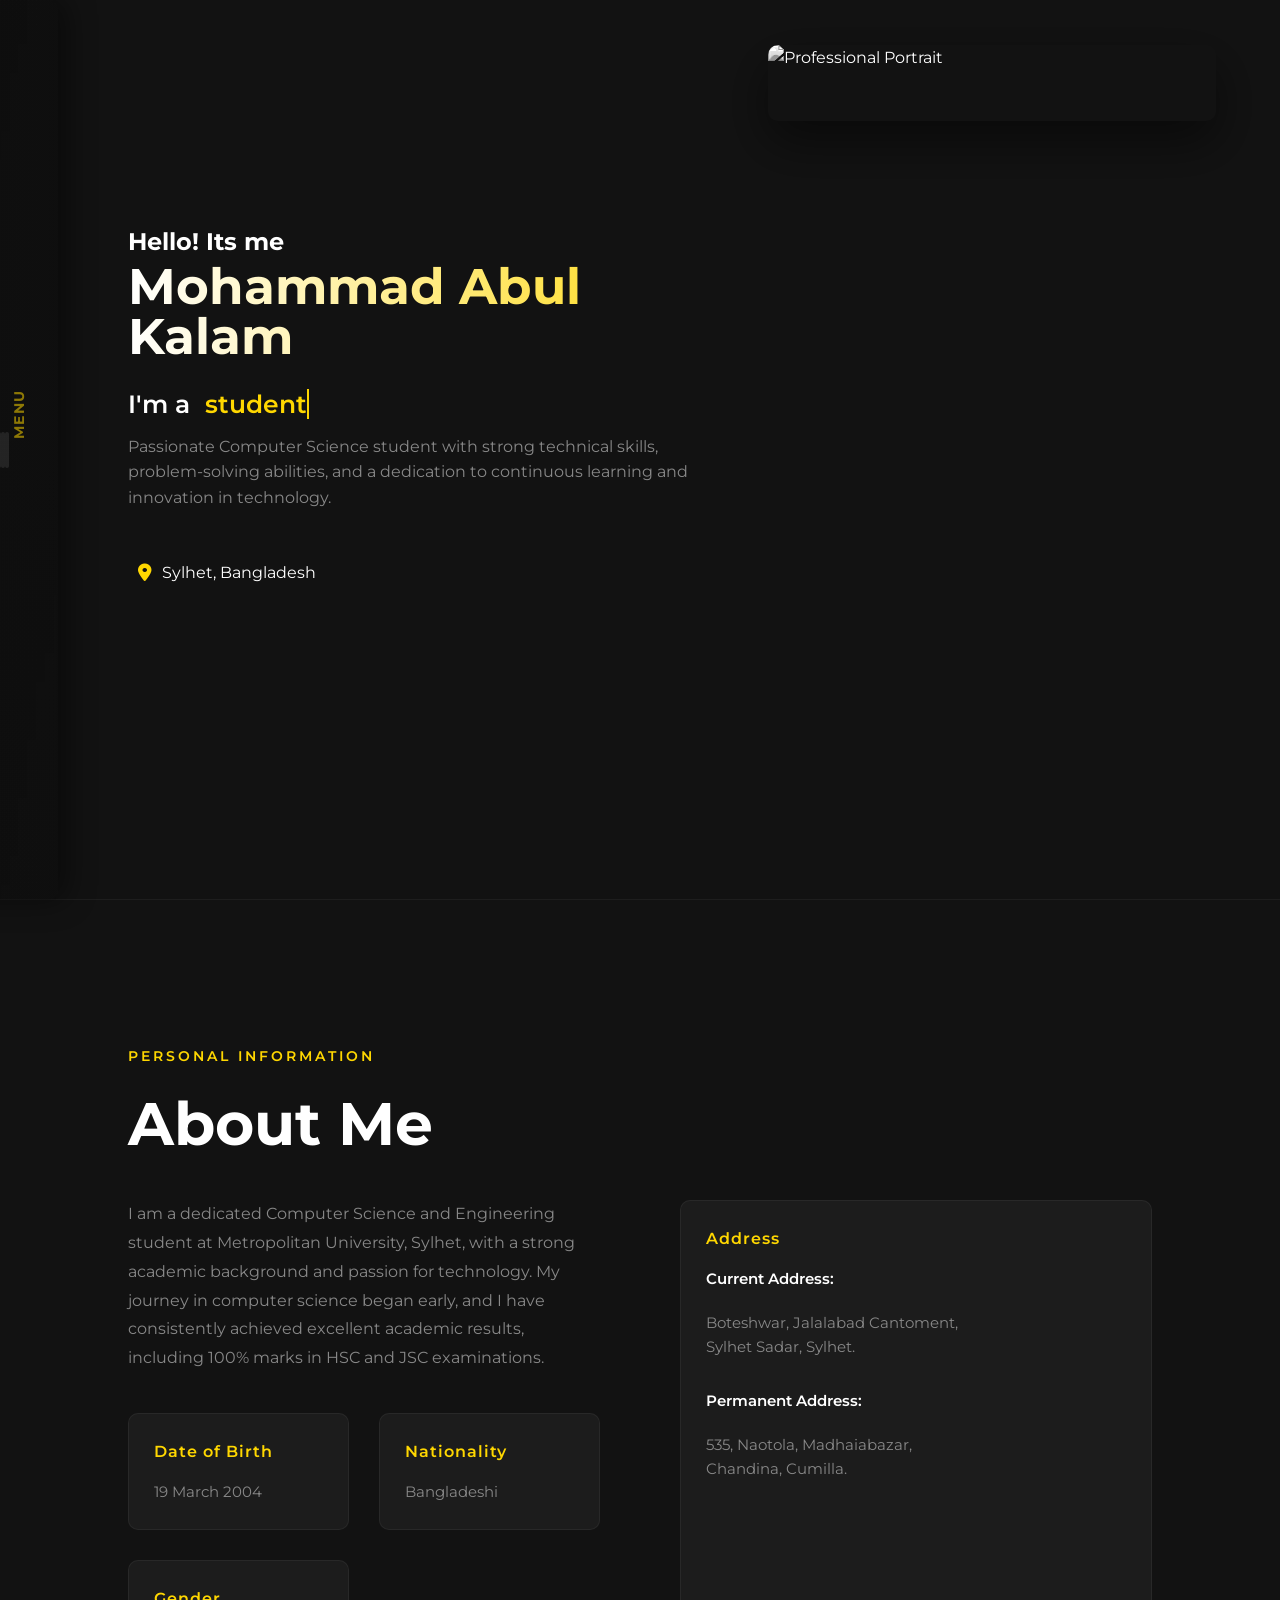
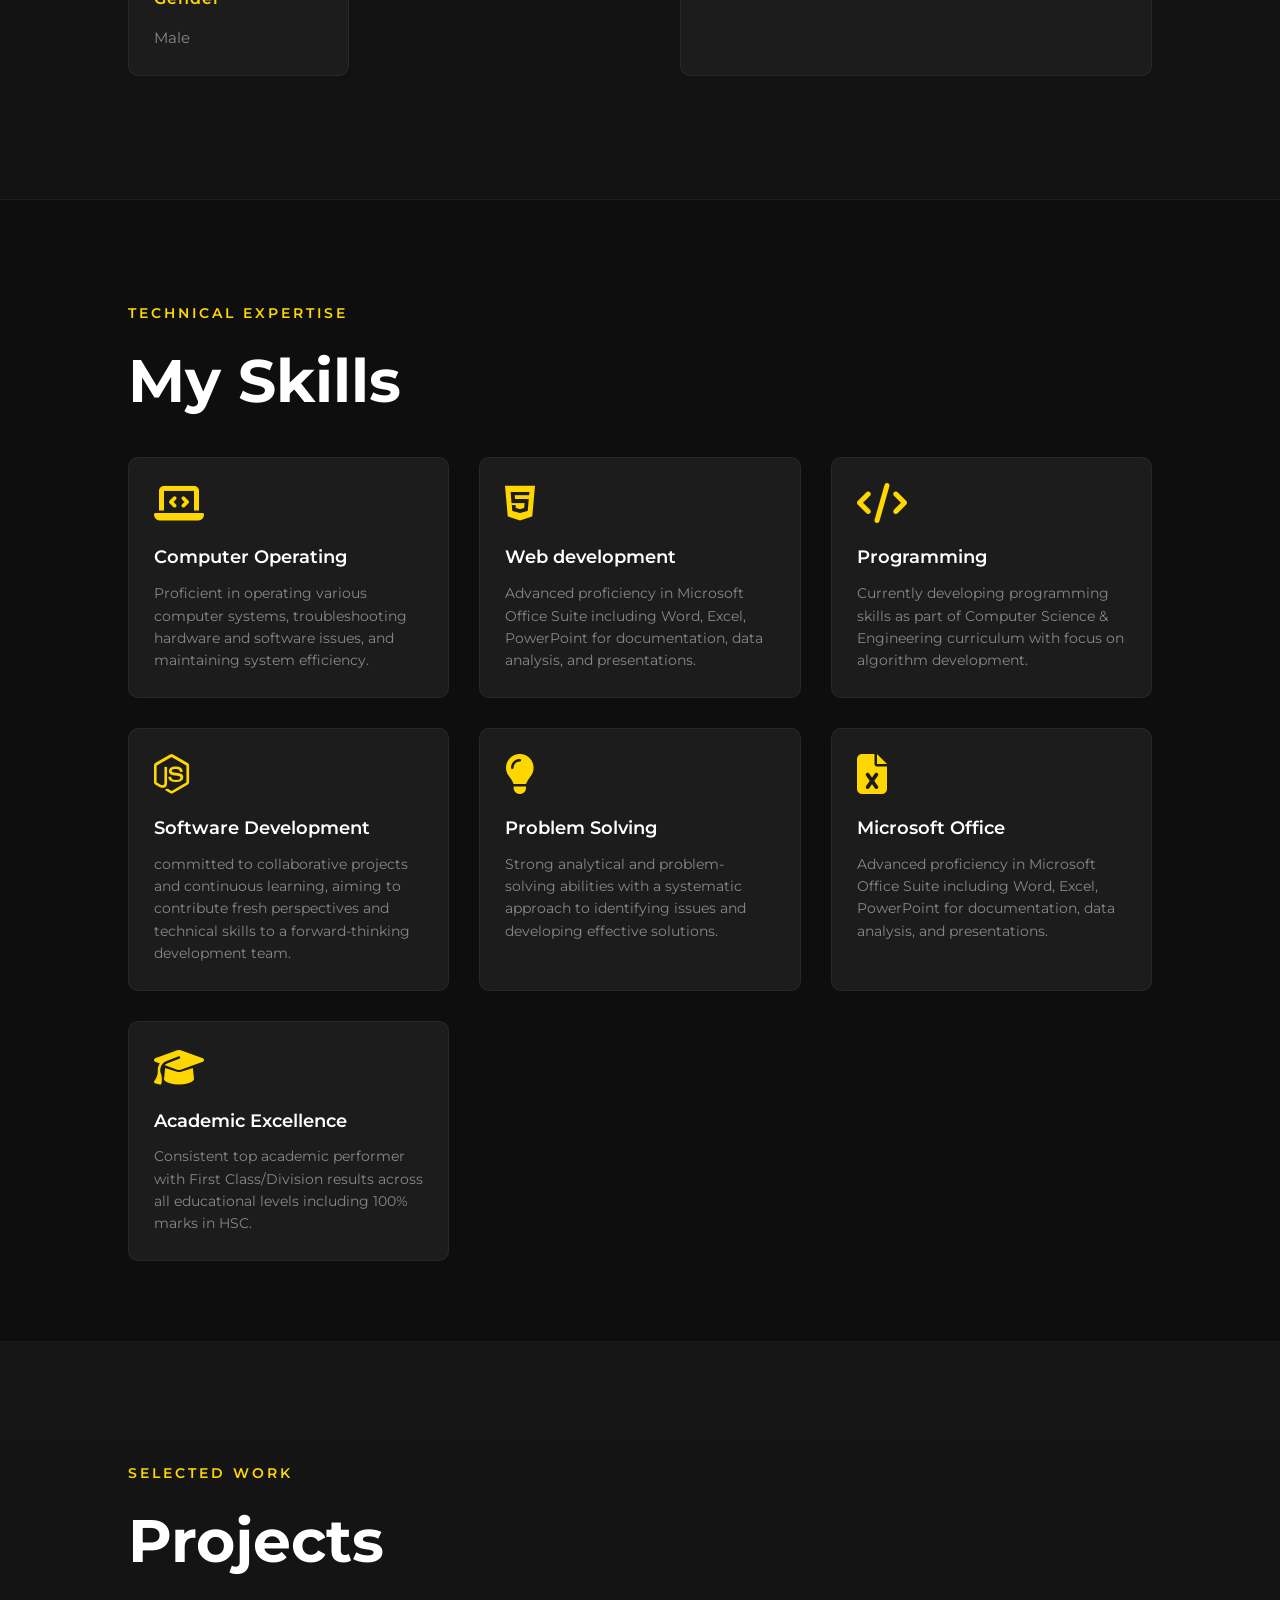
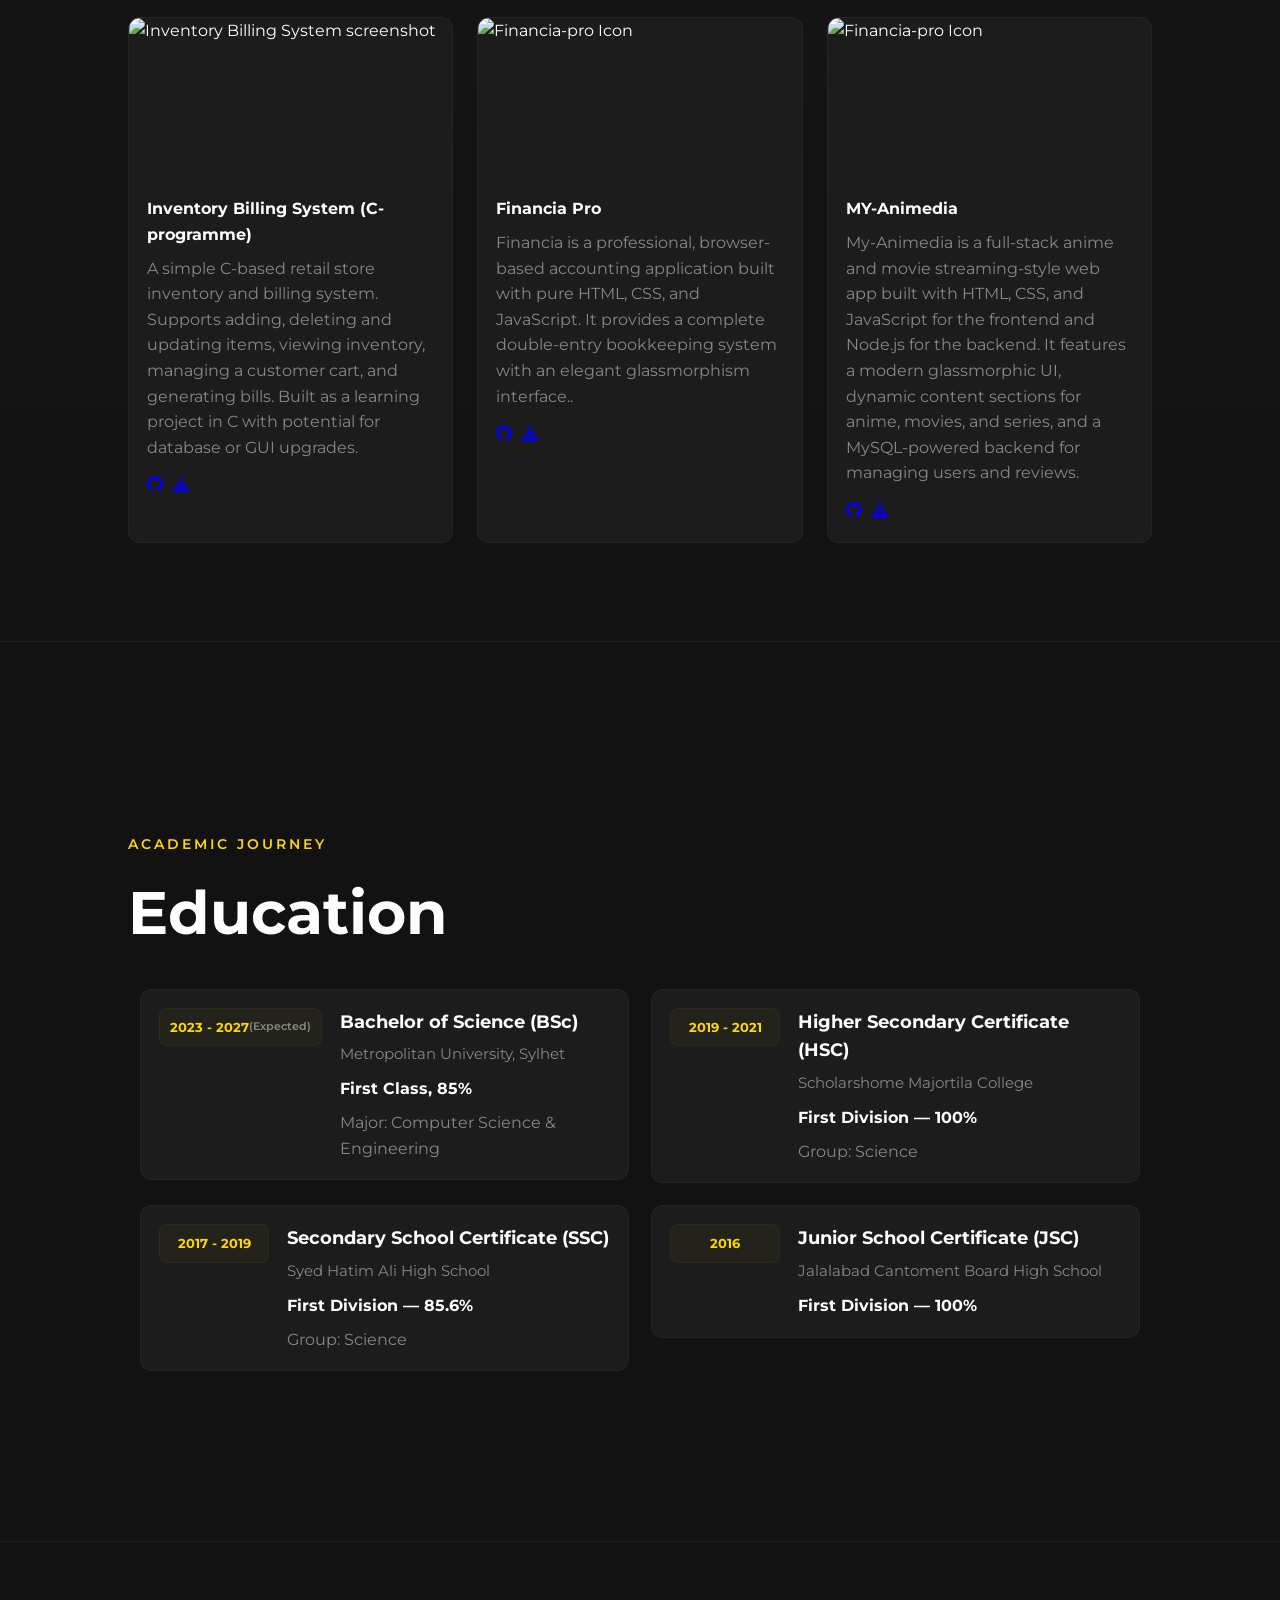
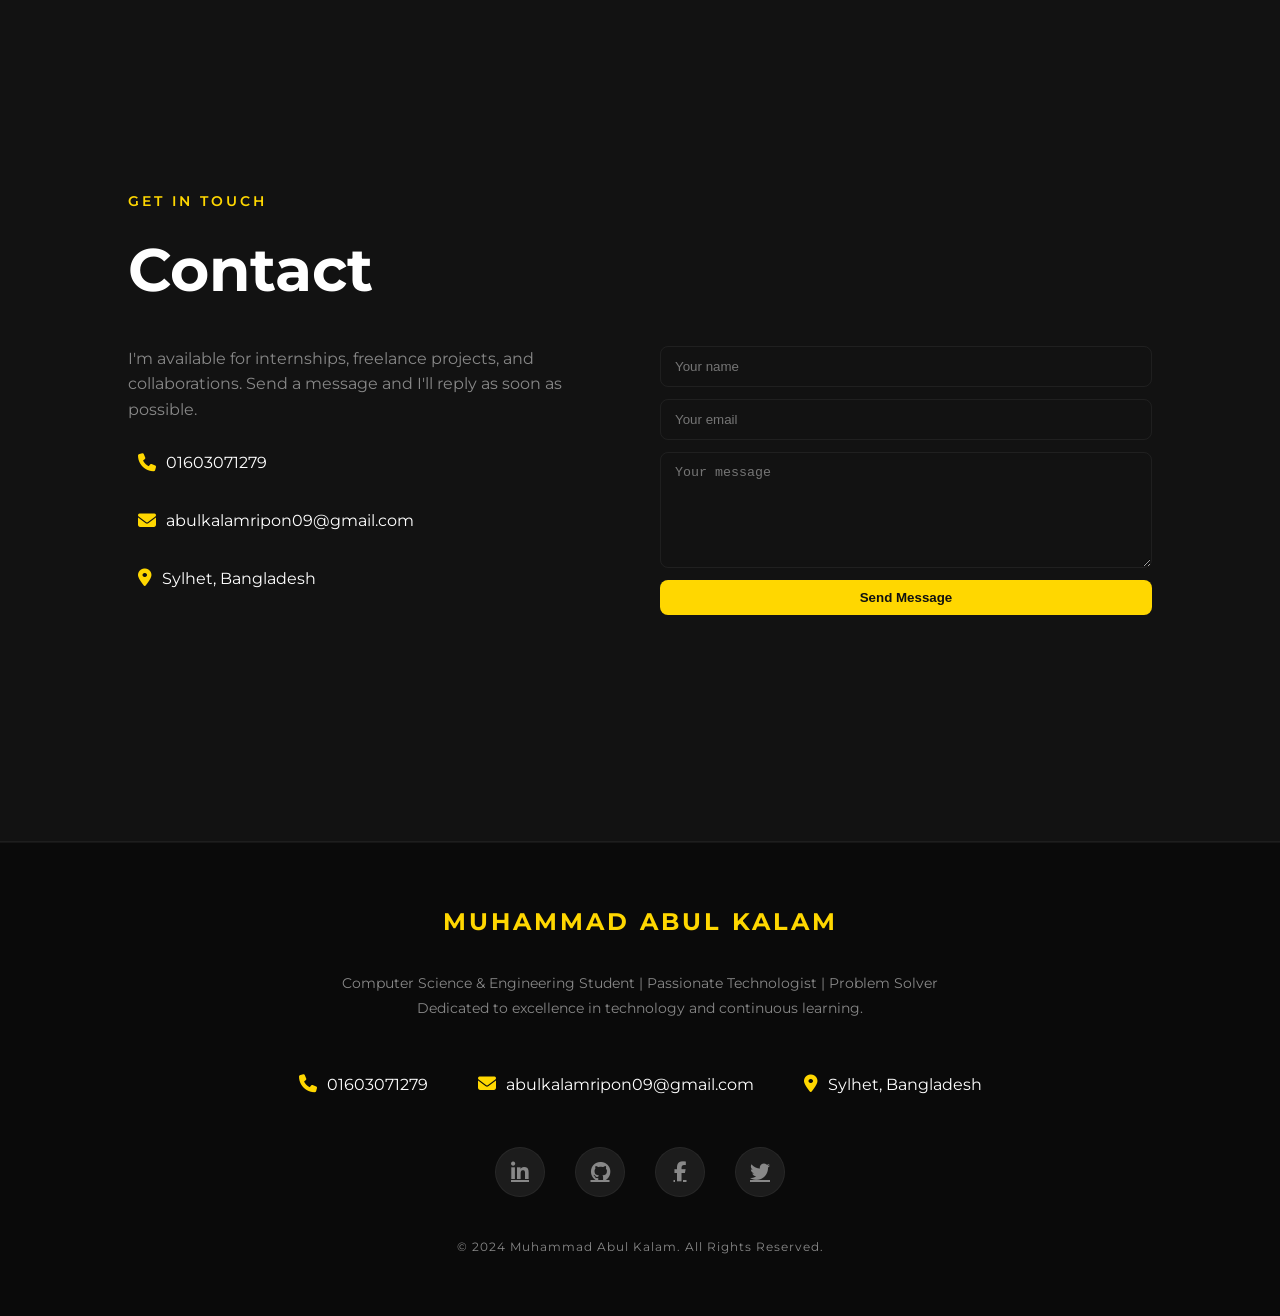
==== commit d0e94bfa: "Update index.html" ====
--- a/index.html
+++ b/index.html
@@ -1041,6 +1041,31 @@
                             <a href="https://github.com/dev-kalam/C-programme/archive/refs/heads/main.zip" aria-label="Download source" target="_blank" rel="noopener"><i class="fas fa-download"></i></a>
                         </div>
                     </div>
+                    
+                </article>
+                <article class="project-card reveal">
+                    <img class="project-thumb" src="https://plus.unsplash.com/premium_photo-1678566154673-a728037f3f00?q=80&w=402&auto=format&fit=crop&ixlib=rb-4.1.0&ixid=M3wxMjA3fDB8MHxwaG90by1wYWdlfHx8fGVufDB8fHx8fA%3D%3D" alt="Financia-pro Icon">
+                    <div class="project-body">
+                        <h4>Financia Pro</h4>
+                        <p style="color:var(--text-dim);">Financia is a professional, browser-based accounting application built with pure HTML, CSS, and JavaScript. It provides a complete double-entry bookkeeping system with an elegant glassmorphism interface..</p>
+                        <div class="project-links">
+                            <a href="https://github.com/dev-kalam/Financia-pro.git" target="_blank" rel="noopener" aria-label="View project on GitHub"><i class="fab fa-github"></i></a>
+                            <a href="https://github.com/dev-kalam/Financia-pro/archive/refs/heads/main.zip" aria-label="Download source" target="_blank" rel="noopener"><i class="fas fa-download"></i></a>
+                        </div>
+                    </div>
+                    
+                </article>
+                <article class="project-card reveal">
+                    <img class="project-thumb" src="https://images.unsplash.com/photo-1699885960867-56d5f5262d38?q=80&w=870&auto=format&fit=crop&ixlib=rb-4.1.0&ixid=M3wxMjA3fDB8MHxwaG90by1wYWdlfHx8fGVufDB8fHx8fA%3D%3D" alt="Financia-pro Icon">
+                    <div class="project-body">
+                        <h4>MY-Animedia</h4>
+                        <p style="color:var(--text-dim);">My-Animedia is a full-stack anime and movie streaming-style web app built with HTML, CSS, and JavaScript for the frontend and Node.js for the backend. It features a modern glassmorphic UI, dynamic content sections for anime, movies, and series, and a MySQL-powered backend for managing users and reviews.</p>
+                        <div class="project-links">
+                            <a href="https://github.com/dev-kalam/MY-Animedia.git" target="_blank" rel="noopener" aria-label="View project on GitHub"><i class="fab fa-github"></i></a>
+                            <a href="https://github.com/dev-kalam/MY-Animedia/archive/refs/heads/main.zip" aria-label="Download source" target="_blank" rel="noopener"><i class="fas fa-download"></i></a>
+                        </div>
+                    </div>
+                    
                 </article>
             </div>
         </div>
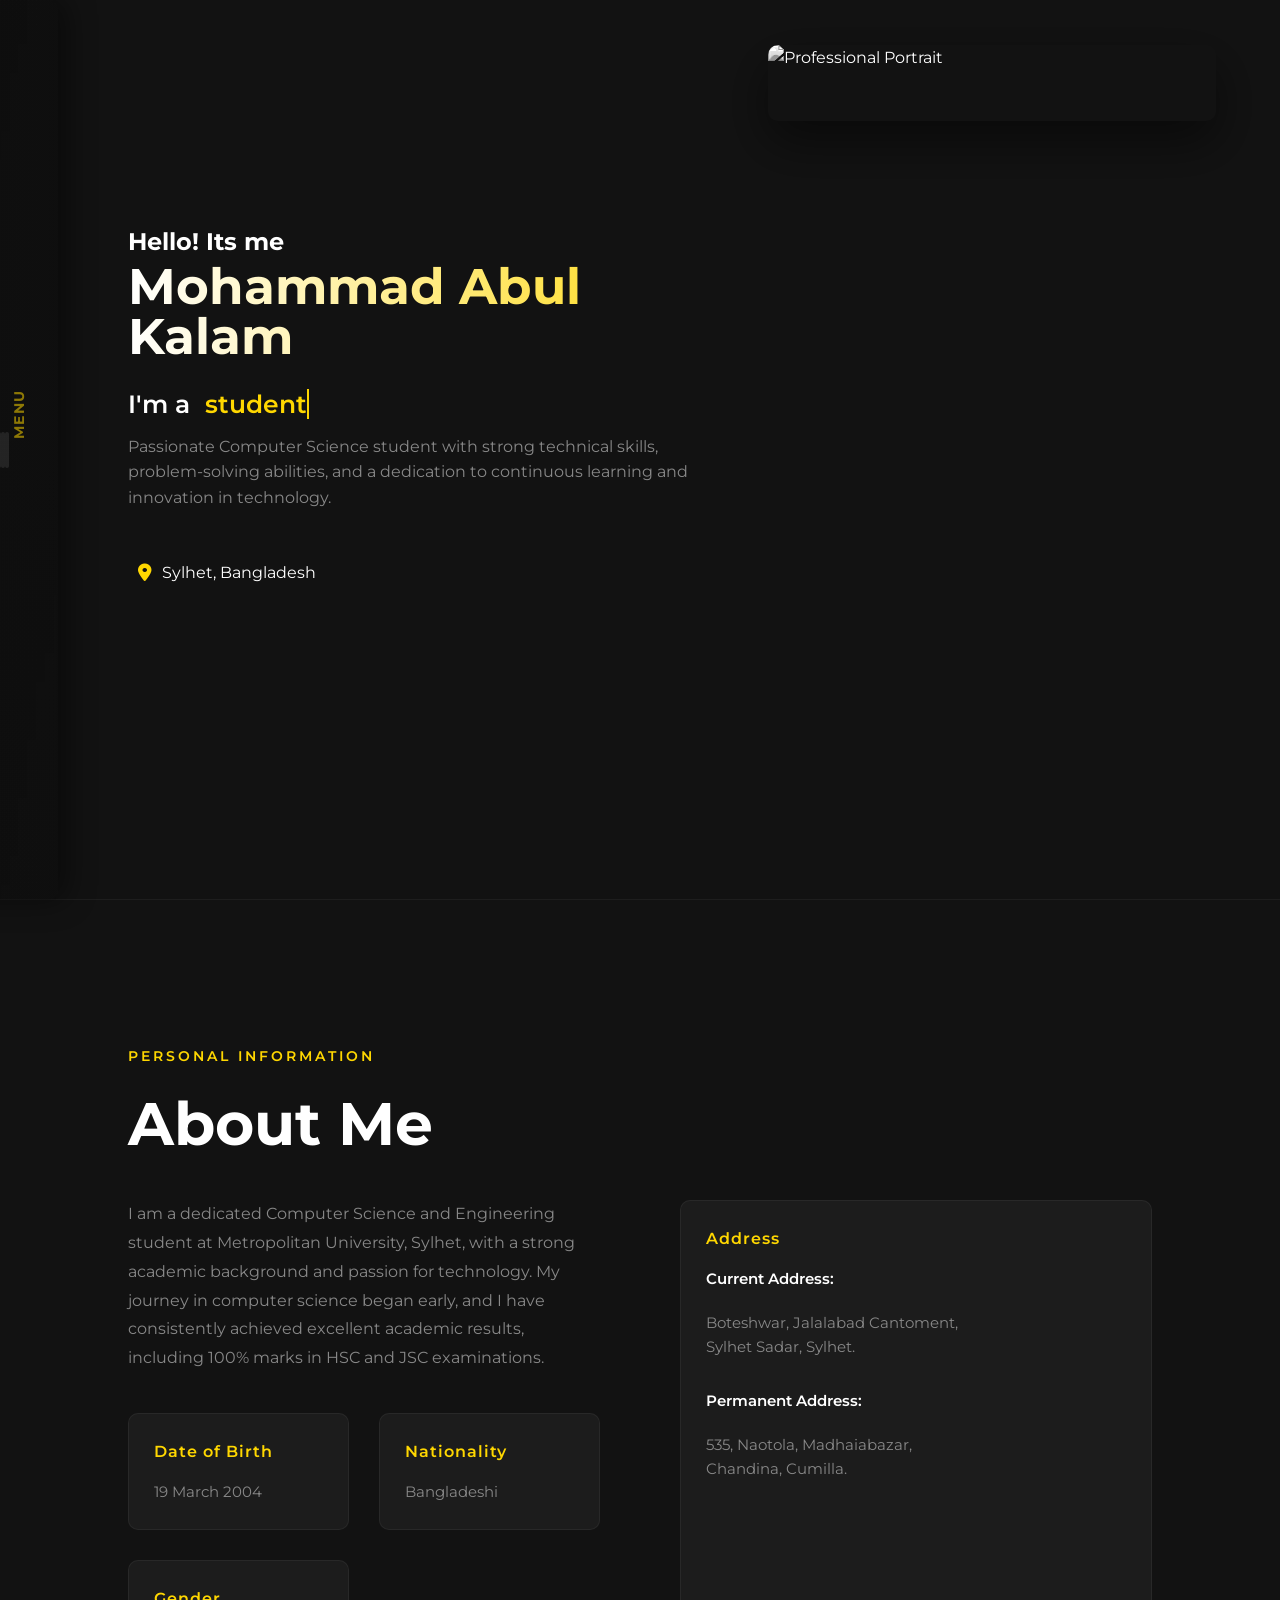
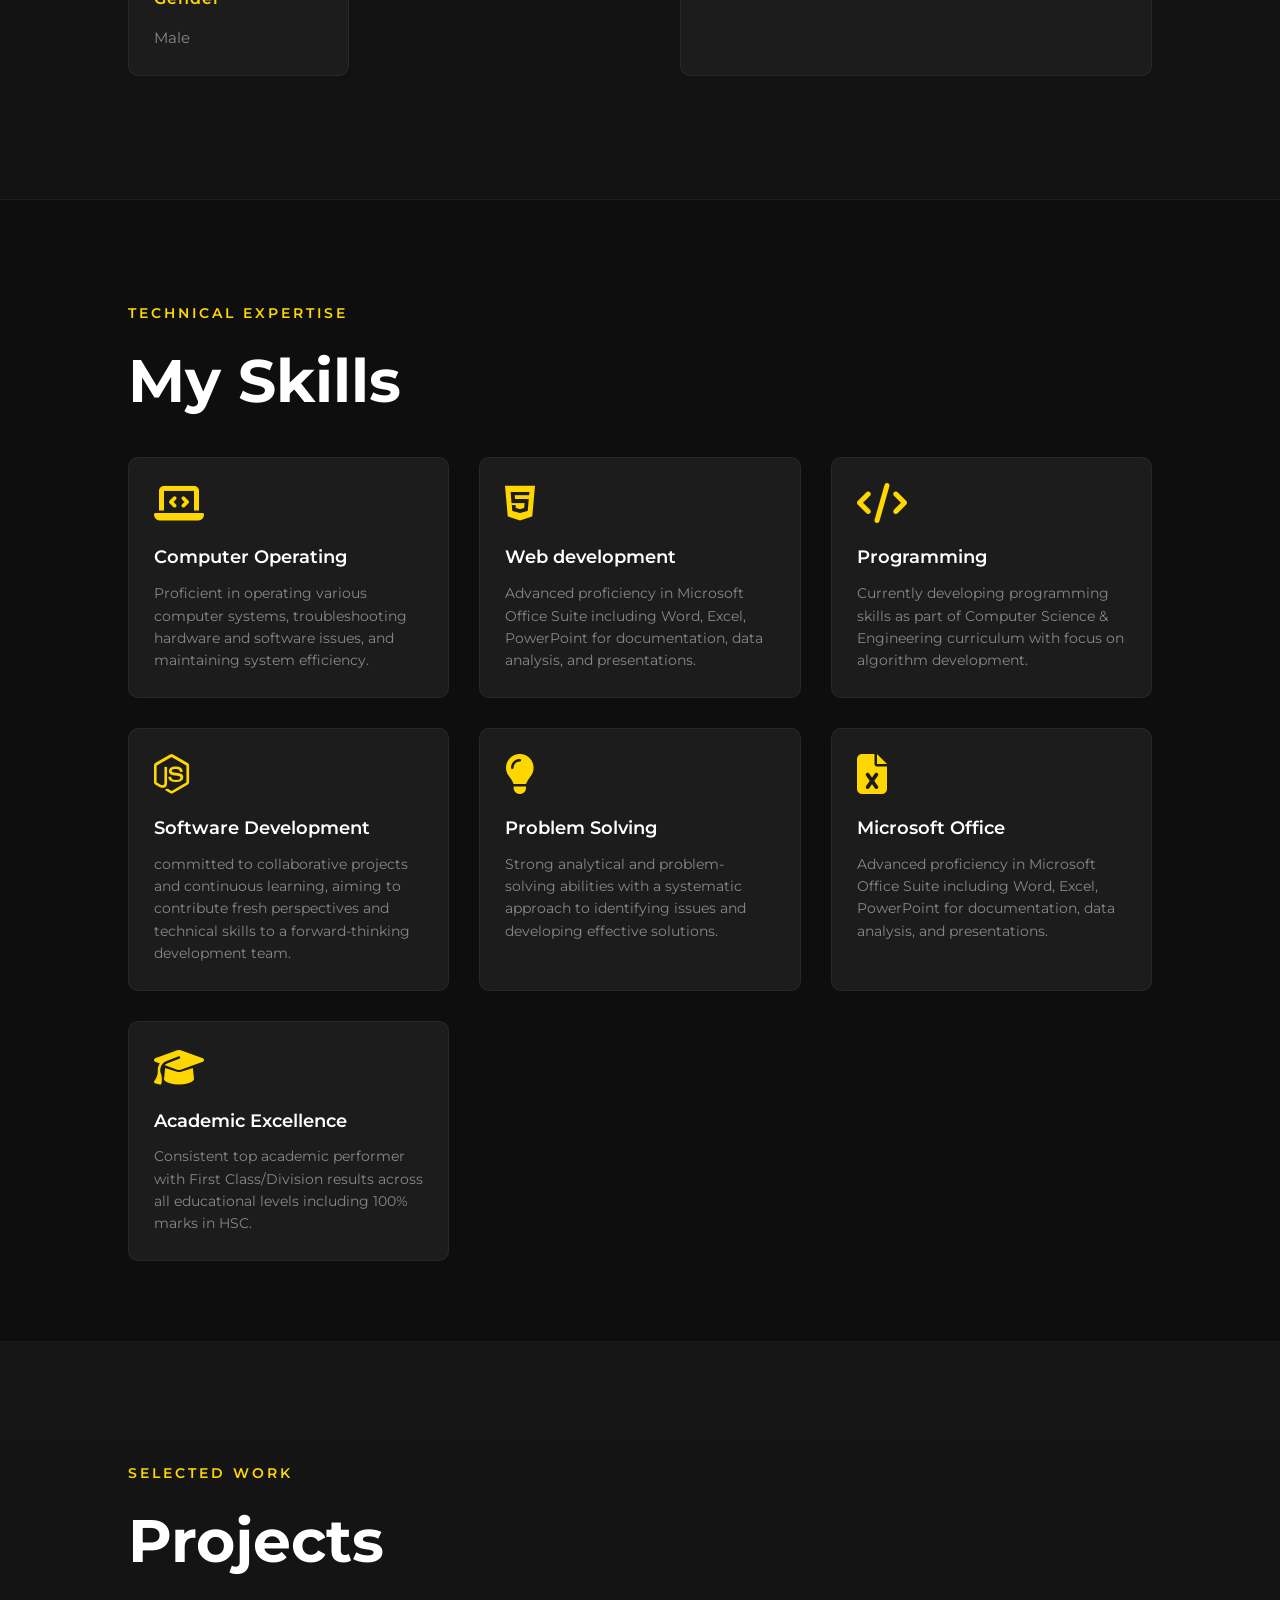
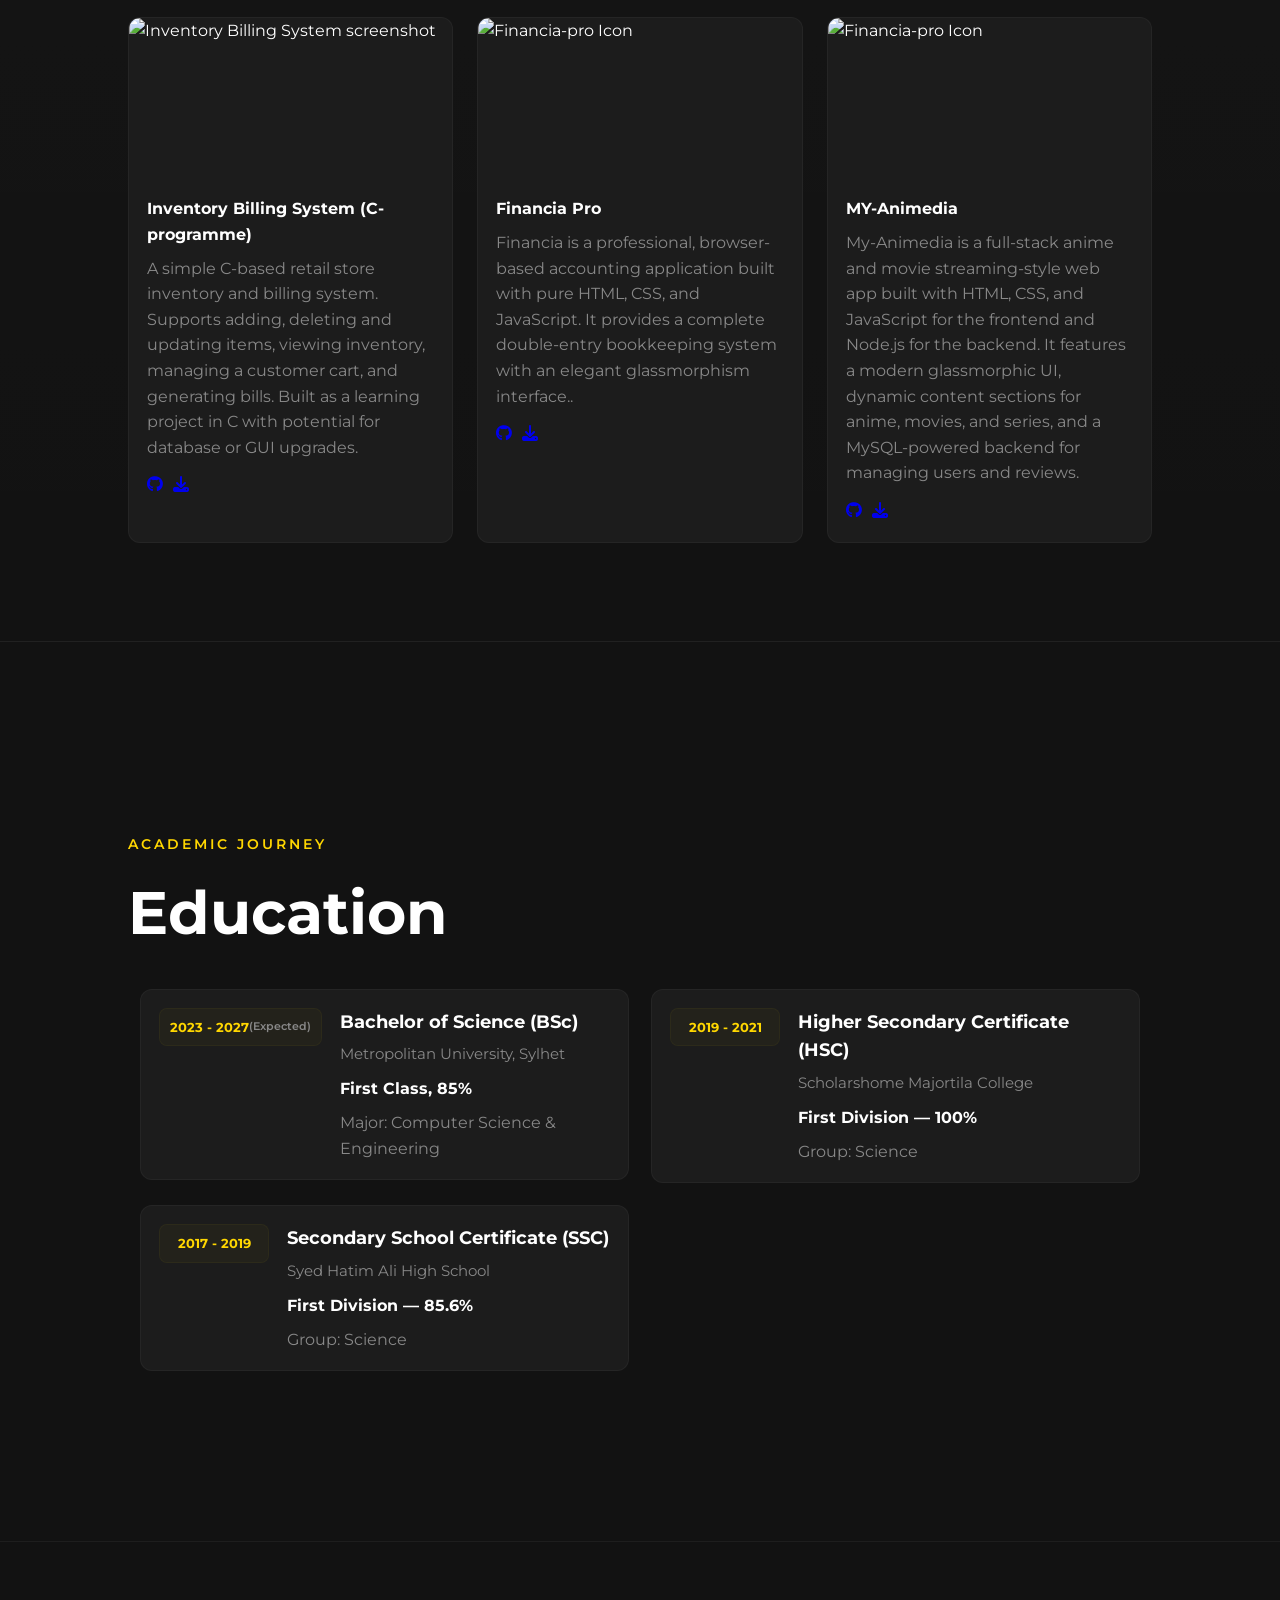
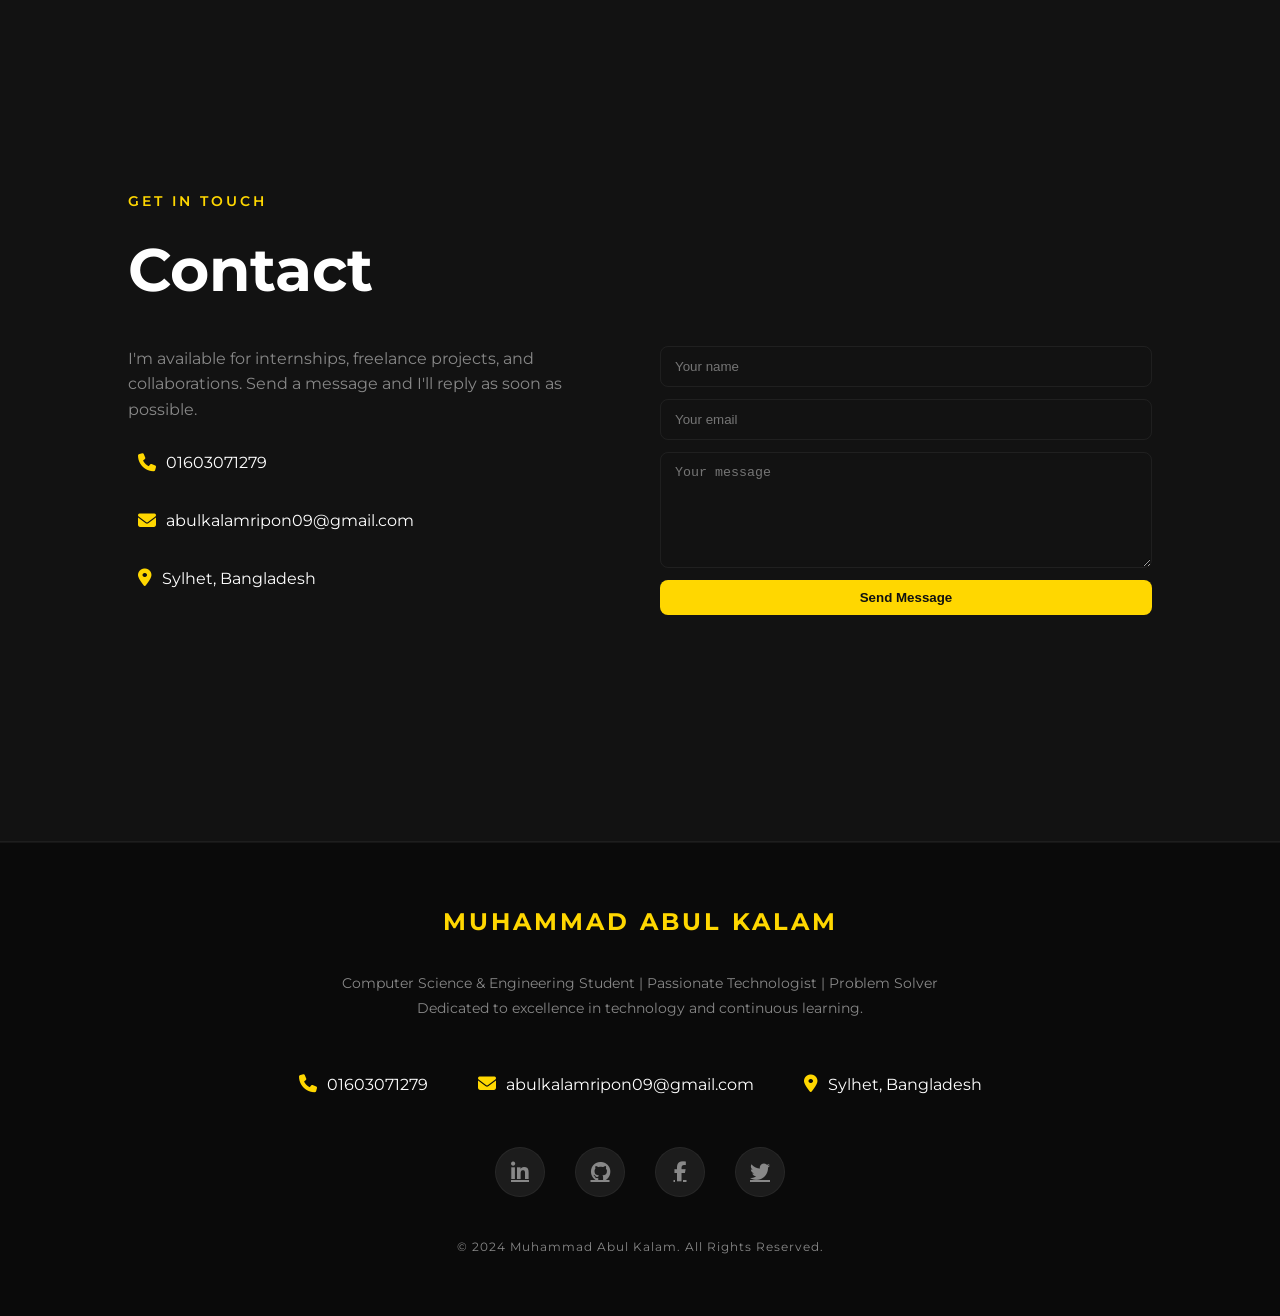
==== commit 74d47f01: "Update index.html" ====
--- a/index.html
+++ b/index.html
@@ -1106,14 +1106,7 @@
                     </div>
                 </div>
 
-                <div class="edu-card">
-                    <div class="edu-date">2016</div>
-                    <div class="edu-body">
-                        <h3>Junior School Certificate (JSC)</h3>
-                        <div class="institute">Jalalabad Cantoment Board High School</div>
-                        <div class="result">First Division — 100%</div>
-                    </div>
-                </div>
+               
             </div>
         </div>
     </section>
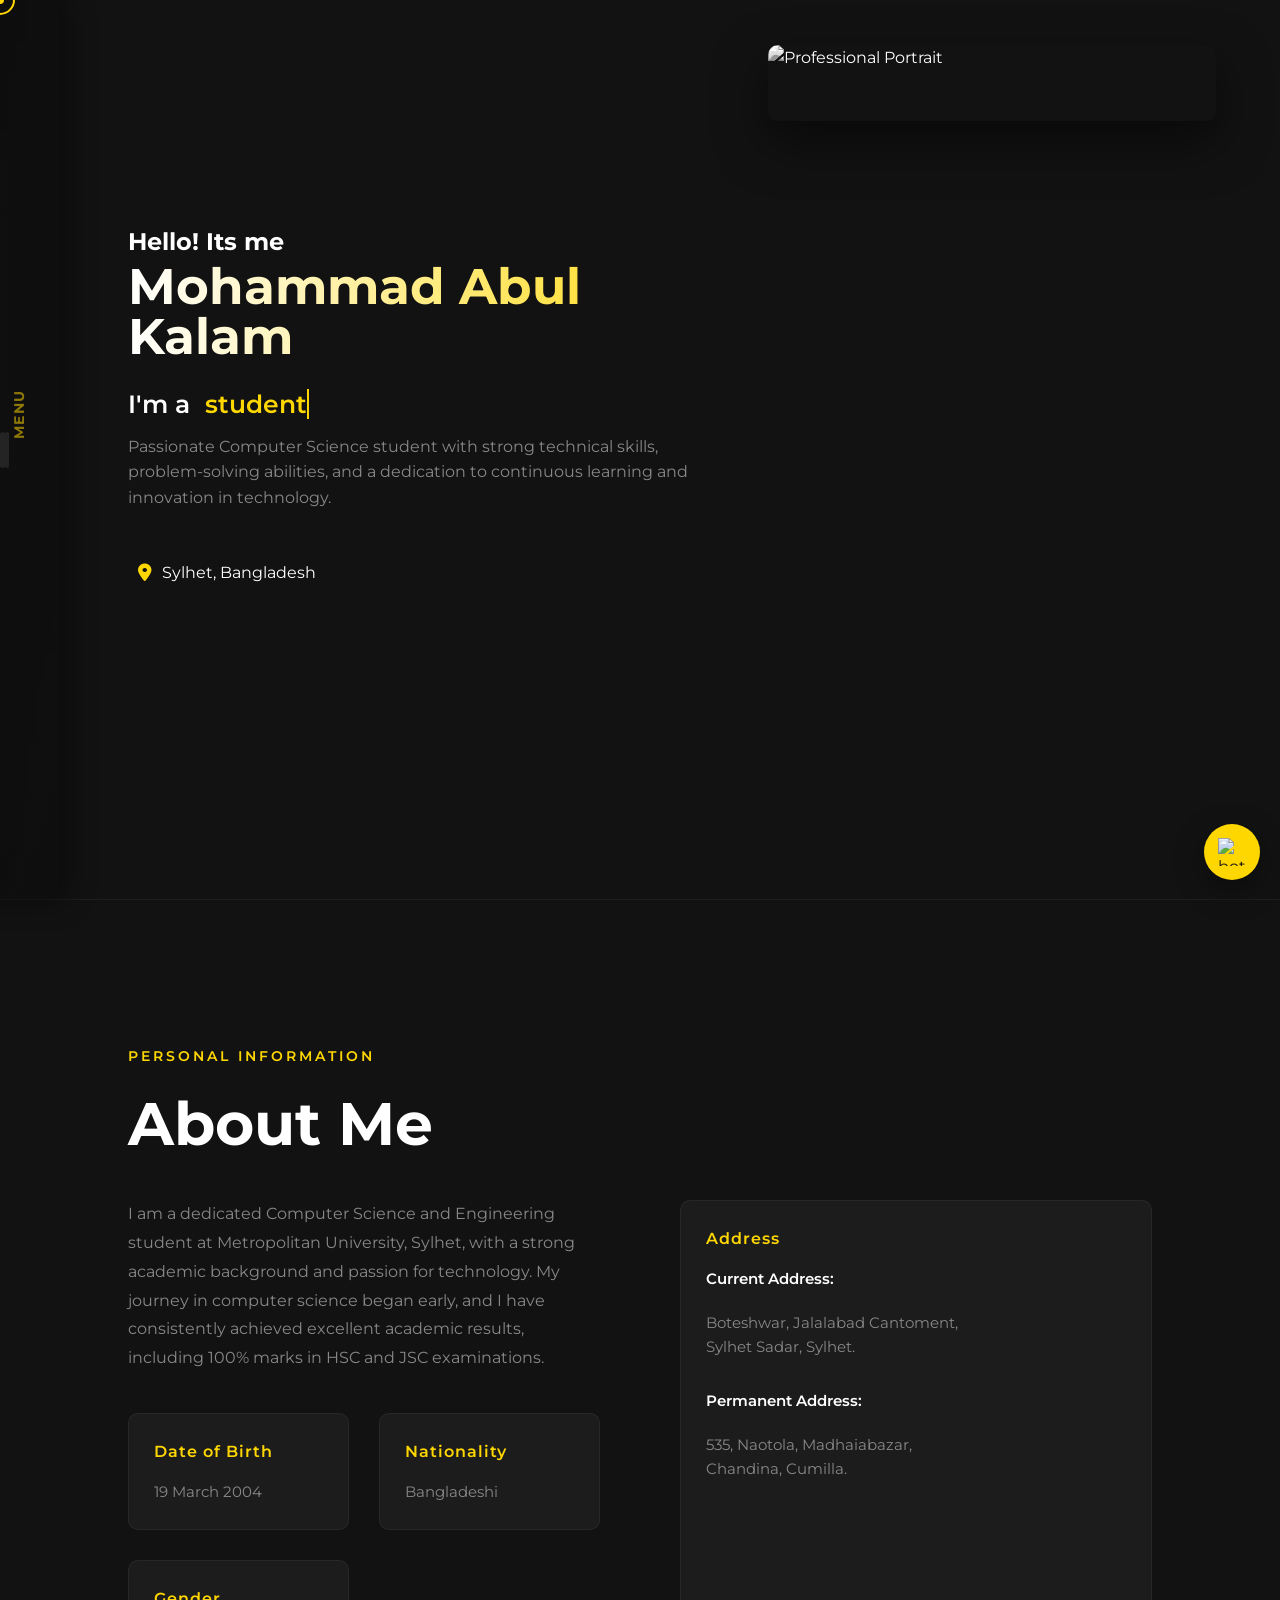
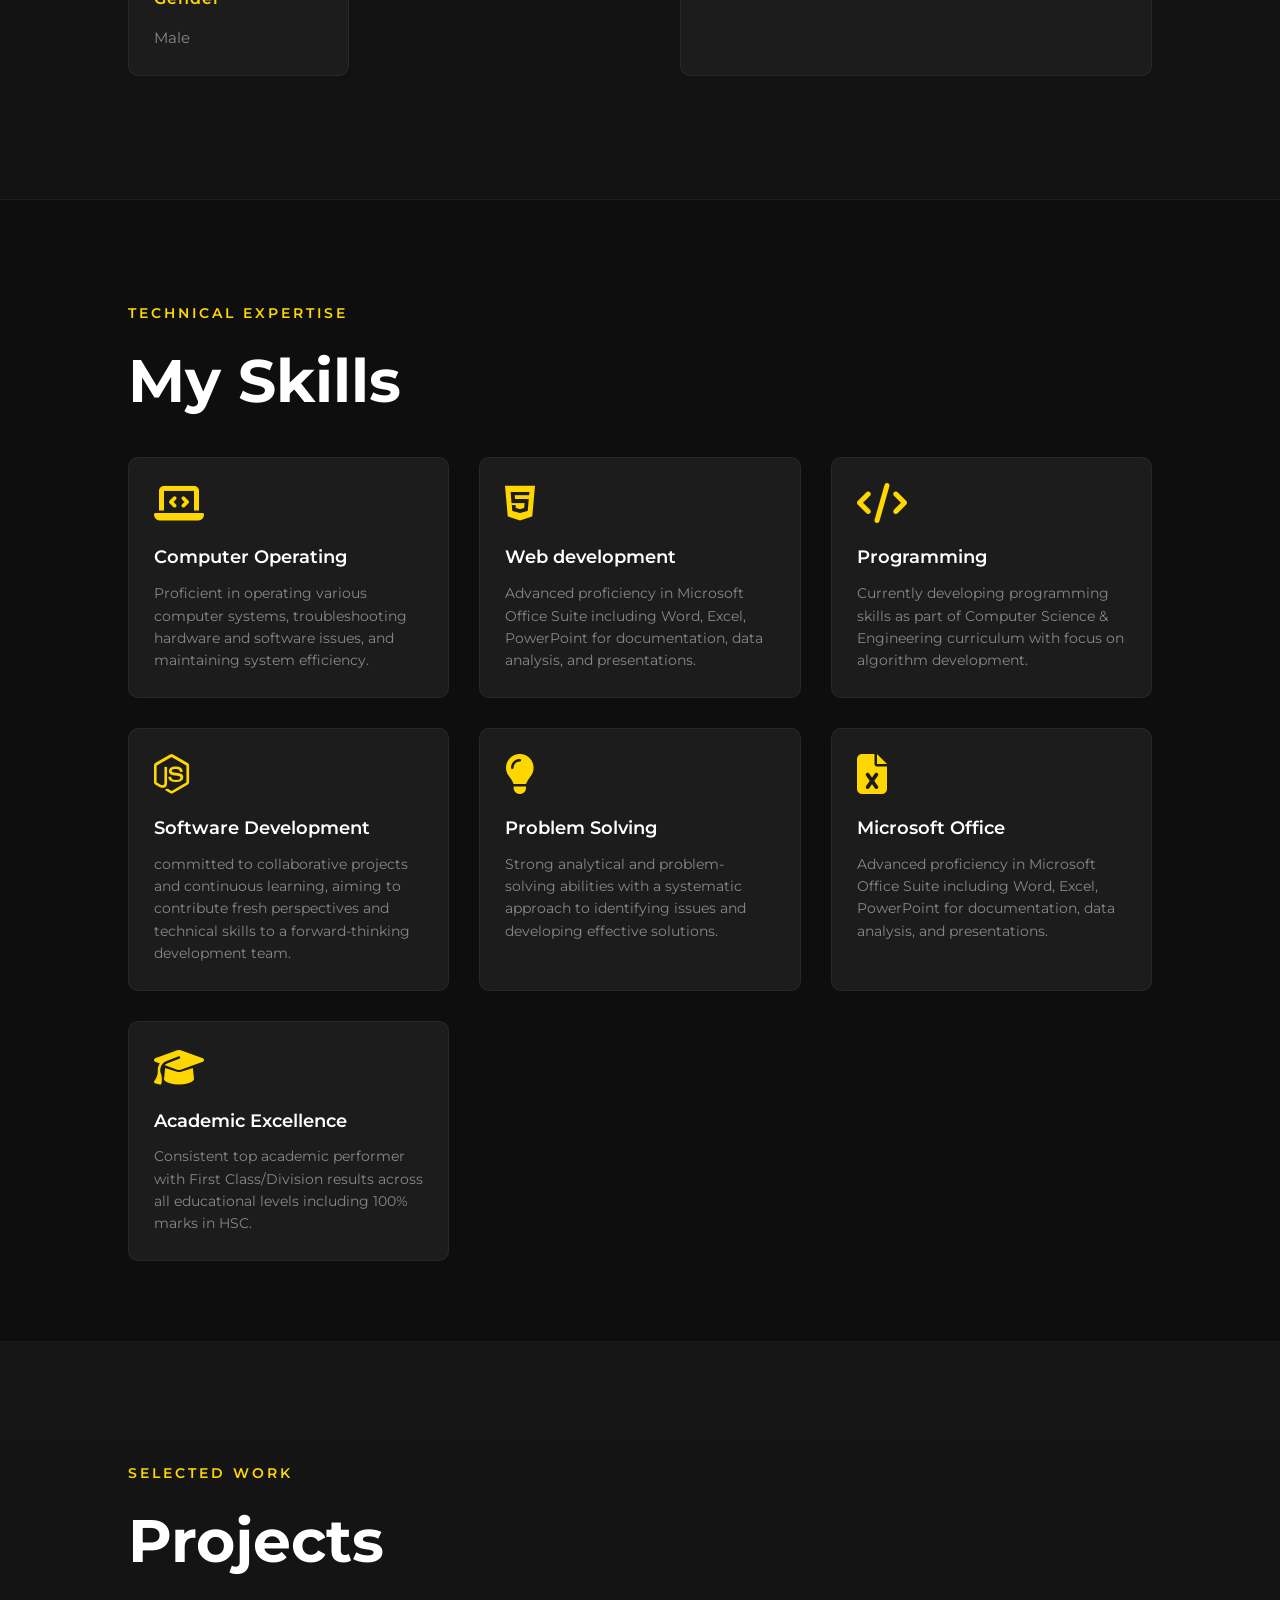
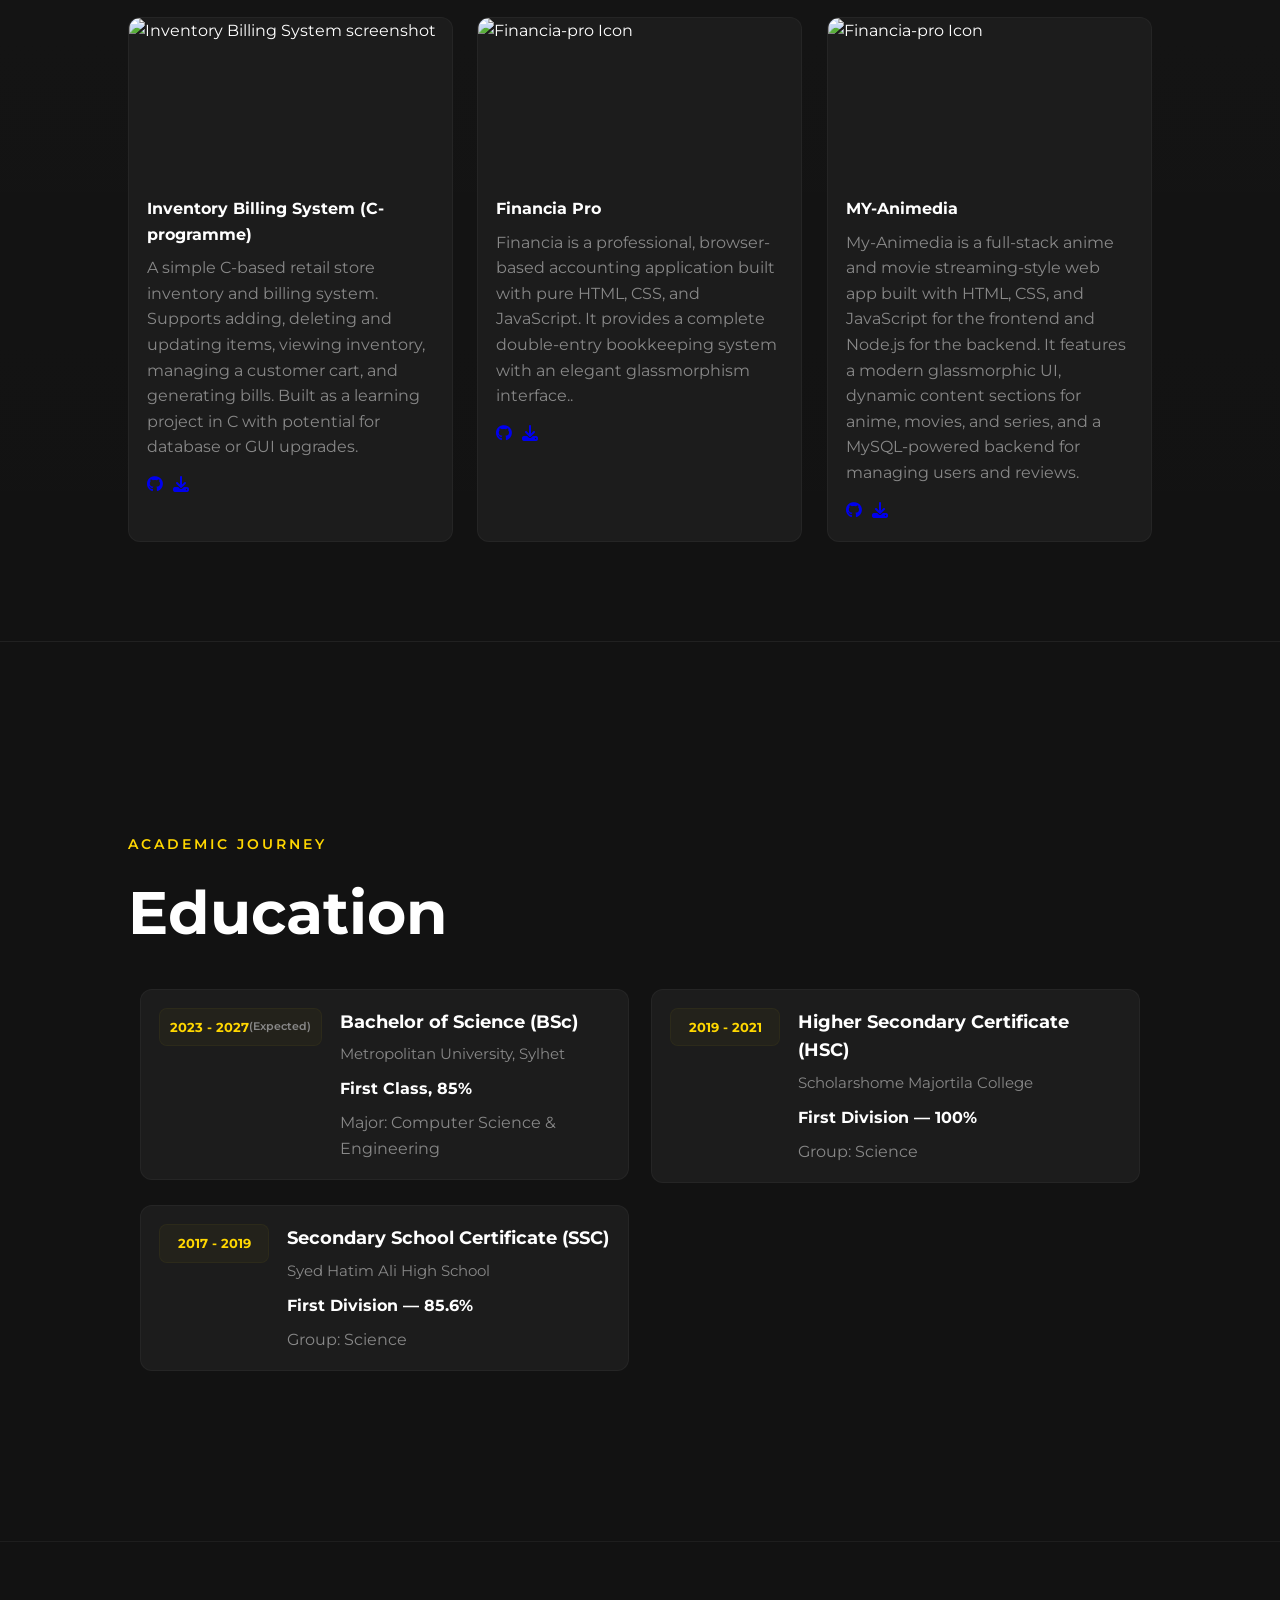
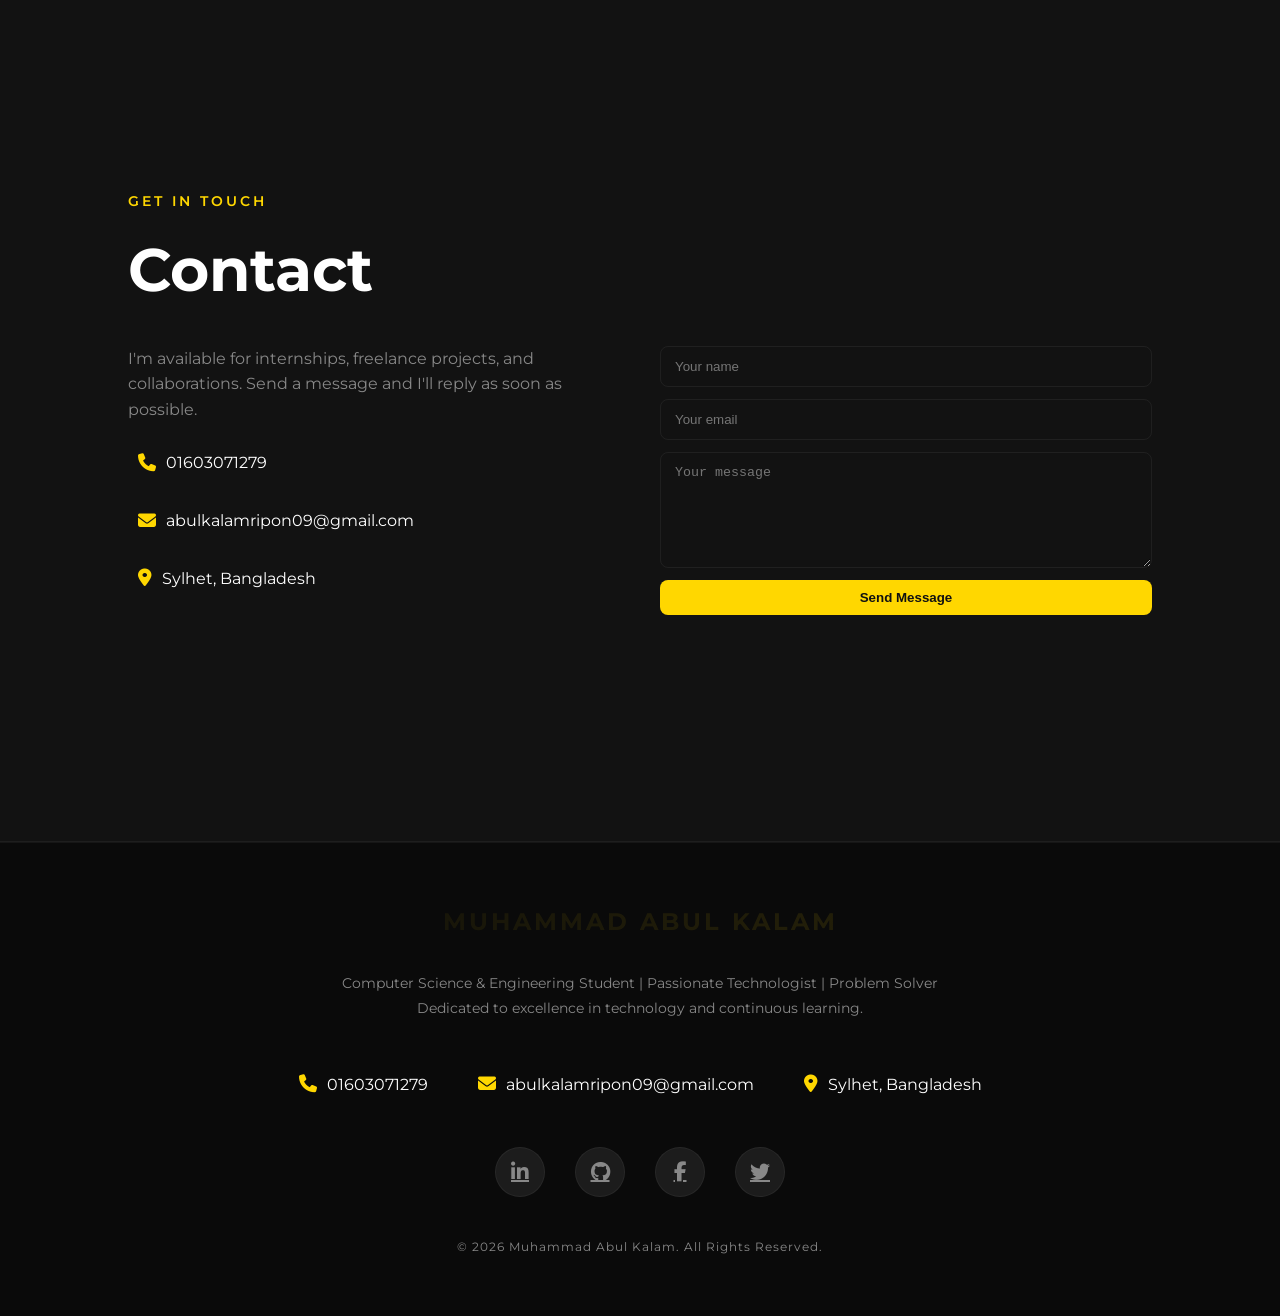
==== commit 8ac23fca: "Implement custom cursor and AI assistant features Added custom cursor functionality and AI assistant" ====
--- a/index.html
+++ b/index.html
@@ -8,7 +8,7 @@
     <meta name="keywords" content="Muhammad Abul Kalam, portfolio, computer science, programming, projects, Sylhet" />
     <meta name="author" content="Muhammad Abul Kalam" />
     <meta name="theme-color" content="#121212" />
-    <link rel="icon" href="https://fav.farm/🅼" />
+    <link rel="icon" href="https://github.com/dev-kalam/Pics/blob/main/1754150639244.jpg?raw=true" />
     <meta property="og:title" content="Muhammad Abul Kalam — Portfolio" />
     <meta property="og:description" content="Portfolio of Muhammad Abul Kalam — Computer Science & Engineering student. View projects, skills and contact information." />
     <meta property="og:image" content="https://images.unsplash.com/photo-1516321318423-f06f85e504b3?auto=format&fit=crop&w=1200&q=80" />
@@ -867,8 +867,129 @@
 
         .toast { position: fixed; right: 20px; bottom: 20px; background: rgba(0,0,0,0.8); color: var(--text-main); padding: 12px 16px; border-radius: 8px; display:none; z-index: 2000; }
     </style>
+        <!-- Custom Cursor CSS -->
+        <style>
+        /* Custom Cursor CSS */
+        body {
+            cursor: none; /* Hide the default system cursor */
+        }
+
+        .cursor {
+            width: 8px;
+            height: 8px;
+            background-color: var(--accent-gold);
+            border-radius: 50%;
+            position: fixed;
+            pointer-events: none;
+            z-index: 9999;
+            transform: translate(-50%, -50%);
+        }
+
+        .cursor-follower {
+            width: 30px;
+            height: 30px;
+            border: 2px solid var(--accent-gold);
+            border-radius: 50%;
+            position: fixed;
+            pointer-events: none;
+            z-index: 9998;
+            transform: translate(-50%, -50%);
+            /* Smooth transition for size changes */
+            transition: width 0.3s, height 0.3s, background-color 0.3s;
+        }
+
+        /* Hover state for links/buttons */
+        .cursor-hover .cursor-follower {
+            width: 50px;
+            height: 50px;
+            background-color: rgba(255, 215, 0, 0.1);
+        }
+
+        /* Ensure default cursor returns on mobile */
+        @media (max-width: 768px) {
+            .cursor, .cursor-follower { display: none; }
+            body { cursor: auto; }
+        }
+        </style>
+        <style>
+        /* AI Assistant UI */
+        .ai-chat { position: fixed; right: 20px; bottom: 20px; z-index: 2600; font-family: 'Montserrat', sans-serif; }
+        .chat-toggle {
+            width: 56px; height: 56px; border-radius: 50%; background: var(--accent-gold); color: #111; display:flex; align-items:center; justify-content:center; cursor:pointer; box-shadow: 0 10px 30px rgba(0,0,0,0.35); overflow:hidden; transition: transform .18s ease;
+        }
+        .chat-toggle img { width: 28px; height: 28px; object-fit: contain; display:block; filter: contrast(0.95); }
+        .chat-toggle:hover { transform: scale(1.06); }
+
+        /* active pulsing state when panel open */
+        .chat-toggle.active { transform: scale(1.08); animation: ai-pulse 1.8s infinite; }
+        @keyframes ai-pulse {
+            0% { box-shadow: 0 0 0 0 rgba(255,215,0,0.6); }
+            70% { box-shadow: 0 0 0 14px rgba(255,215,0,0); }
+            100% { box-shadow: 0 0 0 0 rgba(255,215,0,0); }
+        }
+
+        .chat-panel {
+            width: 340px; max-width: calc(100vw - 40px); height: 460px; background: var(--bg-card); color: var(--text-main); border-radius: 12px; box-shadow: 0 30px 60px rgba(0,0,0,0.6); overflow: hidden; display: flex; flex-direction: column; margin-bottom: 12px; margin-right: 0; margin-left: 0; transform-origin: bottom right;
+        }
+        .chat-panel.open { animation: chat-slide-in .28s cubic-bezier(.2,.9,.2,1) both; }
+        @keyframes chat-slide-in { from { transform: translateY(12px) scale(.98); opacity: 0; } to { transform: translateY(0) scale(1); opacity: 1; } }
+
+        .chat-header { padding: 12px 14px; display:flex; align-items:center; justify-content:space-between; border-bottom: 1px solid rgba(255,255,255,0.03); font-weight:700; }
+        .chat-messages { flex: 1; padding: 12px; overflow:auto; display:flex; flex-direction:column; gap:8px; }
+        .chat-msg { max-width: 86%; padding: 10px 12px; border-radius: 10px; line-height:1.4; }
+        .chat-msg.user { margin-left: auto; background: linear-gradient(180deg, rgba(255,255,255,0.95), rgba(255,255,255,0.9)); color: #111; }
+        .chat-msg.bot { margin-right: auto; background: rgba(255,255,255,0.03); color: var(--text-main); }
+        .chat-form { display:flex; gap:8px; padding: 10px; border-top: 1px solid rgba(255,255,255,0.02); }
+        .chat-form input { flex:1; padding:10px 12px; border-radius:8px; border:1px solid rgba(255,255,255,0.04); background: transparent; color: var(--text-main); }
+        .chat-form button { padding: 10px 12px; border-radius:8px; background: var(--accent-gold); border:none; cursor:pointer; color:#111; font-weight:700; }
+        .chat-hidden { display: none; }
+        @media (max-width: 720px) {
+            .chat-panel { width: calc(100vw - 32px); right: 16px; left: 16px; bottom: 80px; height: 60vh; }
+        }
+        </style>
+        <style>
+        /* Extra UI animations */
+        @keyframes float {
+            0% { transform: translateY(0); }
+            50% { transform: translateY(-12px); }
+            100% { transform: translateY(0); }
+        }
+
+        @keyframes shimmer {
+            0% { background-position: 200% 0; }
+            100% { background-position: -200% 0; }
+        }
+
+        .hero-image {
+            animation: float 6s ease-in-out infinite;
+            transform-origin: center;
+            will-change: transform;
+        }
+
+        .footer-logo {
+            background: linear-gradient(90deg, rgba(255,215,0,0.04) 0%, rgba(255,215,0,0.12) 50%, rgba(255,215,0,0.04) 100%);
+            background-size: 200% 100%;
+            -webkit-background-clip: text;
+            background-clip: text;
+            color: transparent;
+            animation: shimmer 4s linear infinite;
+        }
+
+        .social-link { transition: transform 280ms cubic-bezier(.22,.9,.35,1), box-shadow 280ms; }
+        .social-link:hover { transform: translateY(-6px) scale(1.06); box-shadow: 0 14px 30px rgba(255,215,0,0.08); }
+
+        .project-card { transform-style: preserve-3d; transition: transform 260ms ease, box-shadow 260ms ease; will-change: transform; }
+
+        /* Button ripple */
+        .btn { position: relative; overflow: hidden; }
+        .btn .ripple { position: absolute; border-radius: 50%; transform: scale(0); background: rgba(0,0,0,0.12); pointer-events: none; animation: ripple 600ms linear; }
+        @keyframes ripple { to { transform: scale(4); opacity: 0; } }
+        </style>
 </head>
 <body>
+
+    <div class="cursor"></div>
+    <div class="cursor-follower"></div>
 
     <a class="skip-link" href="#main">Skip to content</a>
 
@@ -1159,7 +1280,7 @@
                 Computer Science & Engineering Student | Passionate Technologist | Problem Solver<br>
                 Dedicated to excellence in technology and continuous learning.
             </div>
-            
+
             <div class="contact-info" style="justify-content: center; margin-bottom: 40px;">
                 <div class="contact-item">
                     <i class="fas fa-phone"></i>
@@ -1174,7 +1295,7 @@
                     <span>Sylhet, Bangladesh</span>
                 </div>
             </div>
-            
+
             <div class="social-links">
                 <a href="https://www.linkedin.com/in/abul-kalam-b87728360?utm_source=share&utm_campaign=share_via&utm_content=profile&utm_medium=android_app" class="social-link">
                     <i class="fab fa-linkedin-in"></i>
@@ -1189,13 +1310,176 @@
                     <i class="fab fa-twitter"></i>
                 </a>
             </div>
-            
+
             <div class="copyright">
                 © 2024 Muhammad Abul Kalam. All Rights Reserved.
             </div>
         </div>
     </footer>
 
+    <!-- AI Assistant HTML (moved outside footer) -->
+    <div class="ai-chat" id="aiChat">
+        <div id="chatToggle" class="chat-toggle" title="Ask About Me" aria-controls="chatPanel" aria-expanded="false">
+            <img src="https://cdn-icons-png.flaticon.com/512/1782/1782391.png" alt="bot icon" />
+        </div>
+        <div id="chatPanel" class="chat-panel chat-hidden" role="dialog" aria-label="About assistant" aria-hidden="true">
+            <div class="chat-header">
+                <div>AboutBot</div>
+                <div style="display:flex;gap:8px;align-items:center;">
+                    <button id="resetChat" title="Reset" style="background:transparent;border:none;color:var(--text-dim);cursor:pointer">Reset</button>
+                    <button id="closeChat" title="Close" style="background:transparent;border:none;color:var(--text-dim);font-size:20px;cursor:pointer">✕</button>
+                </div>
+            </div>
+            <div class="chat-messages" id="chatMessages">
+                <div class="chat-msg bot">Hi — I'm AboutBot. Ask me anything about Muhammad Abul Kalam: education, skills, projects, contact or resume.</div>
+            </div>
+            <form id="chatForm" class="chat-form" autocomplete="off">
+                <input id="chatInput" placeholder="Ask about me (e.g., 'tell me about your projects')" />
+                <button type="submit">Send</button>
+            </form>
+        </div>
+    </div>
+
+    <script>
+    // Local AI assistant: lightweight rule-based responder using page content
+    (function(){
+        const profile = {
+            name: 'Mohammad Abul Kalam',
+            bio: "Passionate Computer Science student with strong technical skills, problem-solving abilities, and a dedication to continuous learning and innovation in technology.",
+            skills: ['Web development','Programming','Software Development','Problem Solving','Microsoft Office','UI/UX design'],
+            education: [
+                {title: 'Bachelor of Science (BSc)', institute: 'Metropolitan University, Sylhet', year: '2023 - 2027 (Expected)'},
+                {title: 'Higher Secondary Certificate (HSC)', institute: 'Scholarshome Majortila College', year: '2019 - 2021 — 100%'},
+                {title: 'Secondary School Certificate (SSC)', institute: 'Syed Hatim Ali High School', year: '2017 - 2019 — 85.6%'}
+            ],
+            contact: { phone: '01603071279', email: 'abulkalamripon09@gmail.com', location: 'Sylhet, Bangladesh' },
+            resume: 'resume.pdf'
+        };
+
+        const chatToggle = document.getElementById('chatToggle');
+        const chatPanel = document.getElementById('chatPanel');
+        const chatClose = document.getElementById('closeChat');
+        const resetBtn = document.getElementById('resetChat');
+        const chatForm = document.getElementById('chatForm');
+        const chatInput = document.getElementById('chatInput');
+        const chatMessages = document.getElementById('chatMessages');
+
+        function openChat(){
+            chatPanel.classList.remove('chat-hidden');
+            chatPanel.classList.add('open');
+            chatPanel.setAttribute('aria-hidden','false');
+            chatToggle.classList.add('active');
+            chatToggle.setAttribute('aria-expanded','true');
+            chatInput.focus();
+        }
+        function closeChat(){
+            chatPanel.classList.add('chat-hidden');
+            chatPanel.classList.remove('open');
+            chatPanel.setAttribute('aria-hidden','true');
+            chatToggle.classList.remove('active');
+            chatToggle.setAttribute('aria-expanded','false');
+            chatToggle.focus();
+        }
+
+        chatToggle.addEventListener('click', () => {
+            if(chatPanel.classList.contains('chat-hidden')) openChat(); else closeChat();
+        });
+        chatClose.addEventListener('click', closeChat);
+        resetBtn.addEventListener('click', () => {
+            chatMessages.innerHTML = '<div class="chat-msg bot">Hi — I can answer questions about education, skills, projects, contact, or resume.</div>';
+            chatInput.focus();
+        });
+
+        function appendMessage(text, who='bot'){
+            const el = document.createElement('div');
+            el.className = 'chat-msg ' + (who === 'user' ? 'user' : 'bot');
+            el.textContent = text;
+            chatMessages.appendChild(el);
+            chatMessages.scrollTop = chatMessages.scrollHeight;
+        }
+
+        function listEducation(){ return profile.education.map(e=> `${e.title} — ${e.institute} (${e.year})`).join('\n'); }
+        function listSkills(){ return profile.skills.join(', '); }
+        function listProjects(){
+            const projects = Array.from(document.querySelectorAll('.project-body h4')).map(h => h.textContent.trim());
+            if(projects.length) return projects.join('; ');
+            return 'No projects found.';
+        }
+
+        // Enhanced keyword-mapping bot logic
+        const botData = {
+            intents: [
+                {
+                    keywords: ['skill', 'tech', 'stack', 'know', 'language', 'program'],
+                    response: "I'm proficient in Web Development (HTML/CSS), Computer Operations, and Software Development. I'm currently focusing on C/C++ and algorithm development as part of my CSE degree!"
+                },
+                {
+                    keywords: ['project', 'work', 'build', 'portfolio', 'develop'],
+                    response: "I have worked on several projects involving UI/UX design and Web Development. You can scroll down to the 'Projects' section to see them in detail!"
+                },
+                {
+                    keywords: ['education', 'study', 'university', 'college', 'degree', 'cse'],
+                    response: "I am a Computer Science & Engineering student at Metropolitan University, Sylhet. I've maintained an excellent academic record, including 100% marks in HSC and other academic examinations!"
+                },
+                {
+                    keywords: ['contact', 'email', 'reach', 'address', 'location', 'live'],
+                    response: "I'm based in Boteshwar, Sylhet. You can reach me through the contact form on this page or find my social links in the footer."
+                },
+                {
+                    keywords: ['hi', 'hello', 'hey', 'who'],
+                    response: "Hello! I'm Mohammad Abul Kalam's AI assistant. How can I help you learn more about my work today?"
+                }
+            ],
+            fallback: "I'm still learning! Try asking about my 'skills', 'projects', or 'education', or feel free to use the contact form below."
+        };
+
+        function getBotResponse(input) {
+            const userQuery = String(input || '').toLowerCase();
+
+            // Find matching intent by keywords
+            const matchedIntent = botData.intents.find(intent =>
+                intent.keywords.some(keyword => userQuery.includes(keyword))
+            );
+
+            if (matchedIntent) return matchedIntent.response;
+
+            // Additional fallbacks: check education, skills, projects, contact, resume, about
+            if(/education|school|college|university|degree|bsc/.test(userQuery)) return listEducation();
+            if(/resume|cv/.test(userQuery)) return `You can download the resume here: ${profile.resume}`;
+            if(/about|bio|who are you|introduce/.test(userQuery)) return profile.bio;
+            if(/contact|email|phone|call|reach/.test(userQuery)) return `Phone: ${profile.contact.phone} — Email: ${profile.contact.email}`;
+
+            // If the user mentions skills explicitly (matching profile.skills)
+            for(const s of profile.skills){ if(userQuery.includes(s.toLowerCase())) return `Yes — ${profile.name} has experience in ${s}.`; }
+
+            // If the user mentions a project title present on the page
+            const projElems = Array.from(document.querySelectorAll('.project-body h4'));
+            for(const p of projElems){ if(userQuery.includes(p.textContent.trim().toLowerCase())) return `Project: ${p.textContent.trim()} — see project links in the Projects section.`; }
+
+            return botData.fallback;
+        }
+
+        chatForm.addEventListener('submit', (e) => {
+            e.preventDefault();
+            const q = chatInput.value.trim();
+            if(!q) return;
+            appendMessage(q, 'user');
+            chatInput.value = '';
+            const typing = document.createElement('div'); typing.className = 'chat-msg bot'; typing.textContent = '...'; chatMessages.appendChild(typing); chatMessages.scrollTop = chatMessages.scrollHeight;
+            setTimeout(()=>{
+                typing.remove();
+                const answer = getBotResponse(q);
+                appendMessage(answer, 'bot');
+            }, 700 + Math.min(1200, q.length * 20));
+        });
+
+        document.addEventListener('keydown', (e) => {
+            if(e.key === '/' && !e.metaKey && !e.ctrlKey && !e.altKey){
+                e.preventDefault(); openChat();
+            }
+        });
+    })();
+    </script>
     <script>
         /* --- JAVASCRIPT FOR INTERACTION --- */
 
@@ -1241,7 +1525,7 @@
             const trigger = document.getElementById('menuTrigger');
             const sidebar = document.querySelector('nav');
             const navLinks = document.querySelector('.menu ul');
-            if(!toggle) return;
+            if(!trigger) return;
             // migrate to new trigger-based menu
             const toggle = trigger; // keep name used below
             if(sidebar) sidebar.setAttribute('aria-hidden', 'true');
@@ -1440,5 +1724,103 @@
         }
     })();
     </script>
+    <script>
+    // Extra UI interactions: button ripple and project-card tilt
+    (function(){
+        // Button ripple
+        document.querySelectorAll('.btn').forEach(btn => {
+            btn.addEventListener('click', function(e){
+                const rect = btn.getBoundingClientRect();
+                const ripple = document.createElement('span');
+                ripple.className = 'ripple';
+                const size = Math.max(rect.width, rect.height);
+                ripple.style.width = ripple.style.height = size + 'px';
+                ripple.style.left = (e.clientX - rect.left - size/2) + 'px';
+                ripple.style.top = (e.clientY - rect.top - size/2) + 'px';
+                btn.appendChild(ripple);
+                setTimeout(()=> ripple.remove(), 650);
+            });
+        });
+
+        // Project card tilt
+        document.querySelectorAll('.project-card').forEach(card => {
+            card.addEventListener('mousemove', (e) => {
+                const rect = card.getBoundingClientRect();
+                const x = (e.clientX - rect.left) / rect.width;
+                const y = (e.clientY - rect.top) / rect.height;
+                const rotY = (x - 0.5) * 12; // left/right tilt
+                const rotX = (0.5 - y) * 8;  // up/down tilt
+                card.style.transform = `rotateY(${rotY}deg) rotateX(${rotX}deg)`;
+                card.style.boxShadow = '0 20px 40px rgba(0,0,0,0.45)';
+            });
+            card.addEventListener('mouseleave', () => {
+                card.style.transform = '';
+                card.style.boxShadow = '';
+            });
+        });
+    })();
+
+    (function() {
+        const cursor = document.querySelector('.cursor');
+        const follower = document.querySelector('.cursor-follower');
+        
+        let mouseX = 0, mouseY = 0;     // Real mouse position
+        let ballX = 0, ballY = 0;       // Follower position
+        let speed = 0.15;               // Follower delay (lower = slower)
+
+        // Update real mouse coordinates
+        window.addEventListener('mousemove', (e) => {
+            mouseX = e.clientX;
+            mouseY = e.clientY;
+            
+            // Immediate move for the small dot
+            if(cursor) {
+                cursor.style.left = mouseX + 'px';
+                cursor.style.top = mouseY + 'px';
+            }
+
+            // Check for hover on links or buttons
+            if (e.target.closest('a, button, .menu-trigger, .project-card')) {
+                document.body.classList.add('cursor-hover');
+            } else {
+                document.body.classList.remove('cursor-hover');
+            }
+        });
+
+        // Animation loop for the trailing/stretching effect
+        function animate() {
+            // Calculate distance between dot and follower
+            let distX = mouseX - ballX;
+            let distY = mouseY - ballY;
+
+            // Move follower a fraction of the distance
+            ballX = ballX + (distX * speed);
+            ballY = ballY + (distY * speed);
+
+            if(follower) {
+                follower.style.left = ballX + 'px';
+                follower.style.top = ballY + 'px';
+
+                // Stretch the follower based on speed (distX and distY)
+                // This is the core "behavior" extracted from the horror.html logic
+                let scale = Math.min(Math.sqrt(distX * distX + distY * distY) / 100, 0.35);
+                follower.style.transform = `translate(-50%, -50%) scale(${1 + scale}, ${1 - scale})`;
+            }
+
+            requestAnimationFrame(animate);
+        }
+        animate();
+
+        // Hide when mouse leaves window
+        document.addEventListener('mouseleave', () => {
+            if(cursor) cursor.style.opacity = '0';
+            if(follower) follower.style.opacity = '0';
+        });
+        document.addEventListener('mouseenter', () => {
+            if(cursor) cursor.style.opacity = '1';
+            if(follower) follower.style.opacity = '1';
+        });
+    })();
+    </script>
 </body>
 </html>
